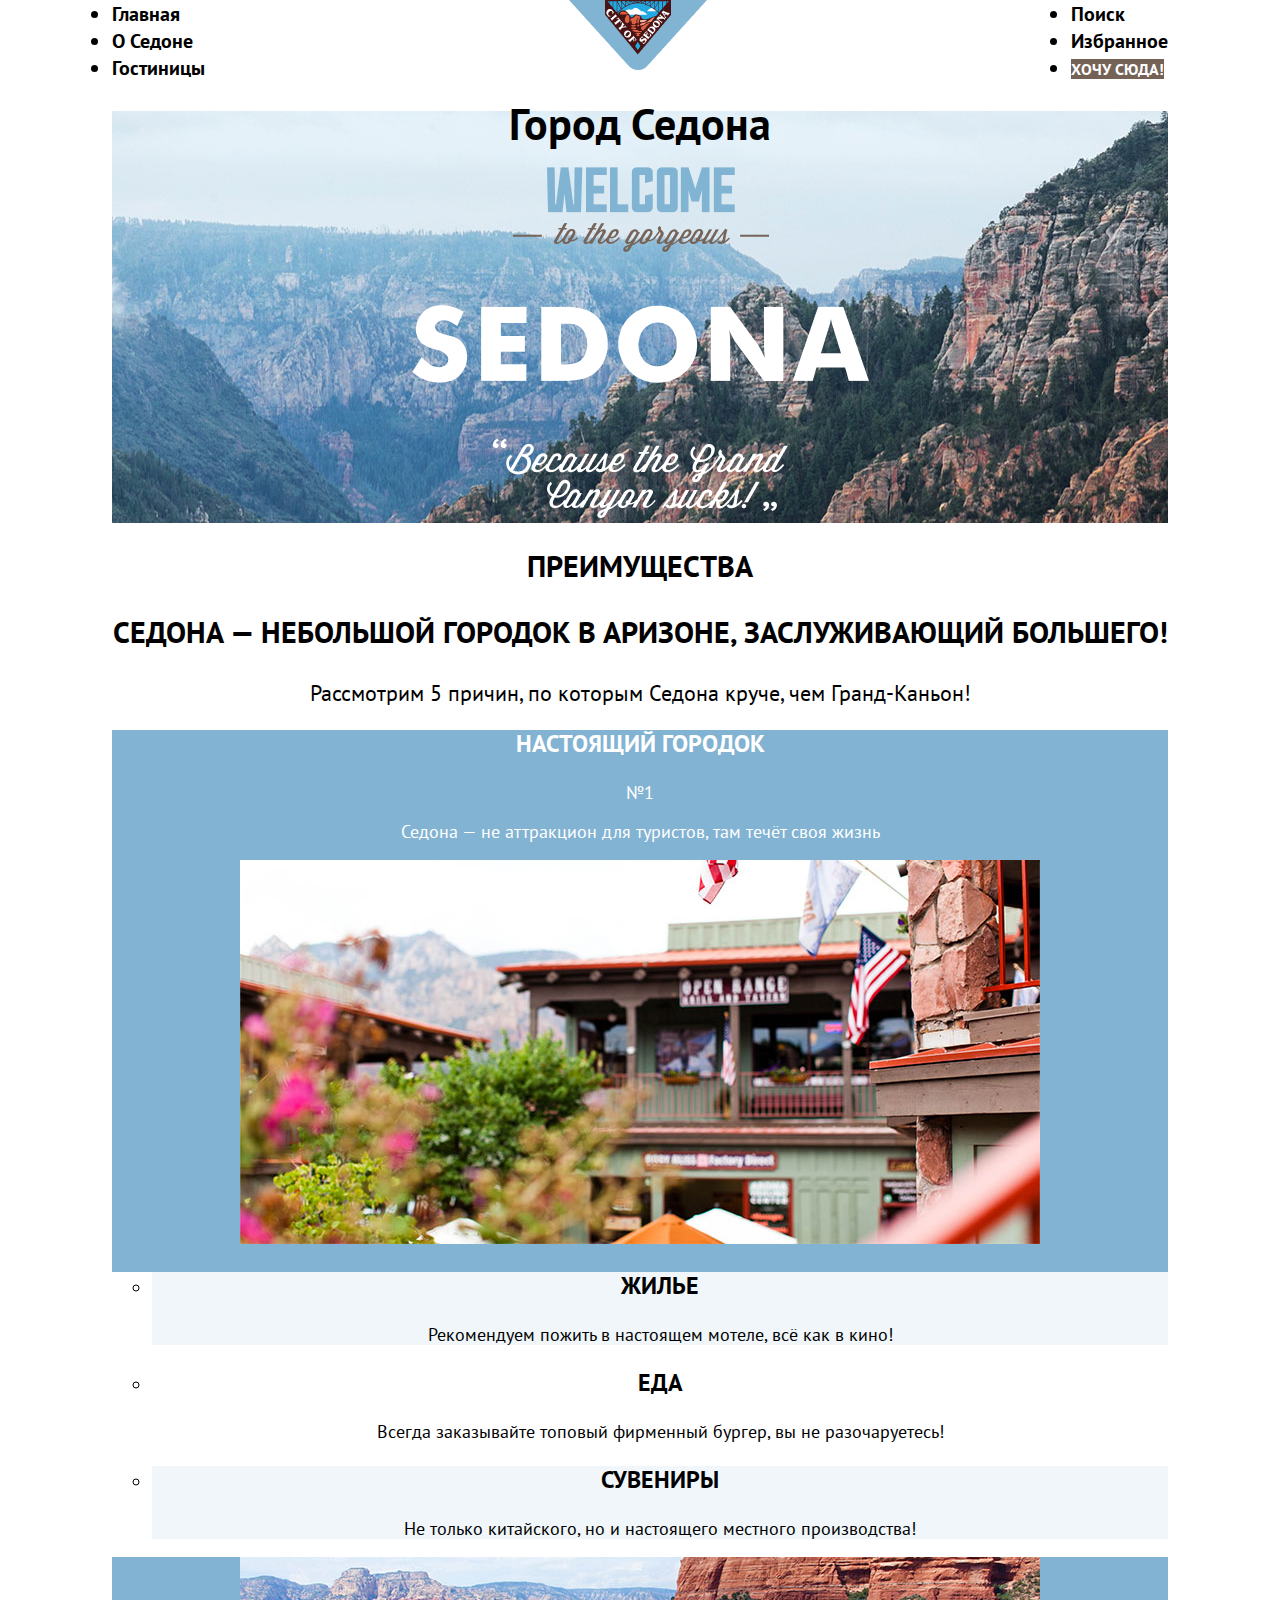
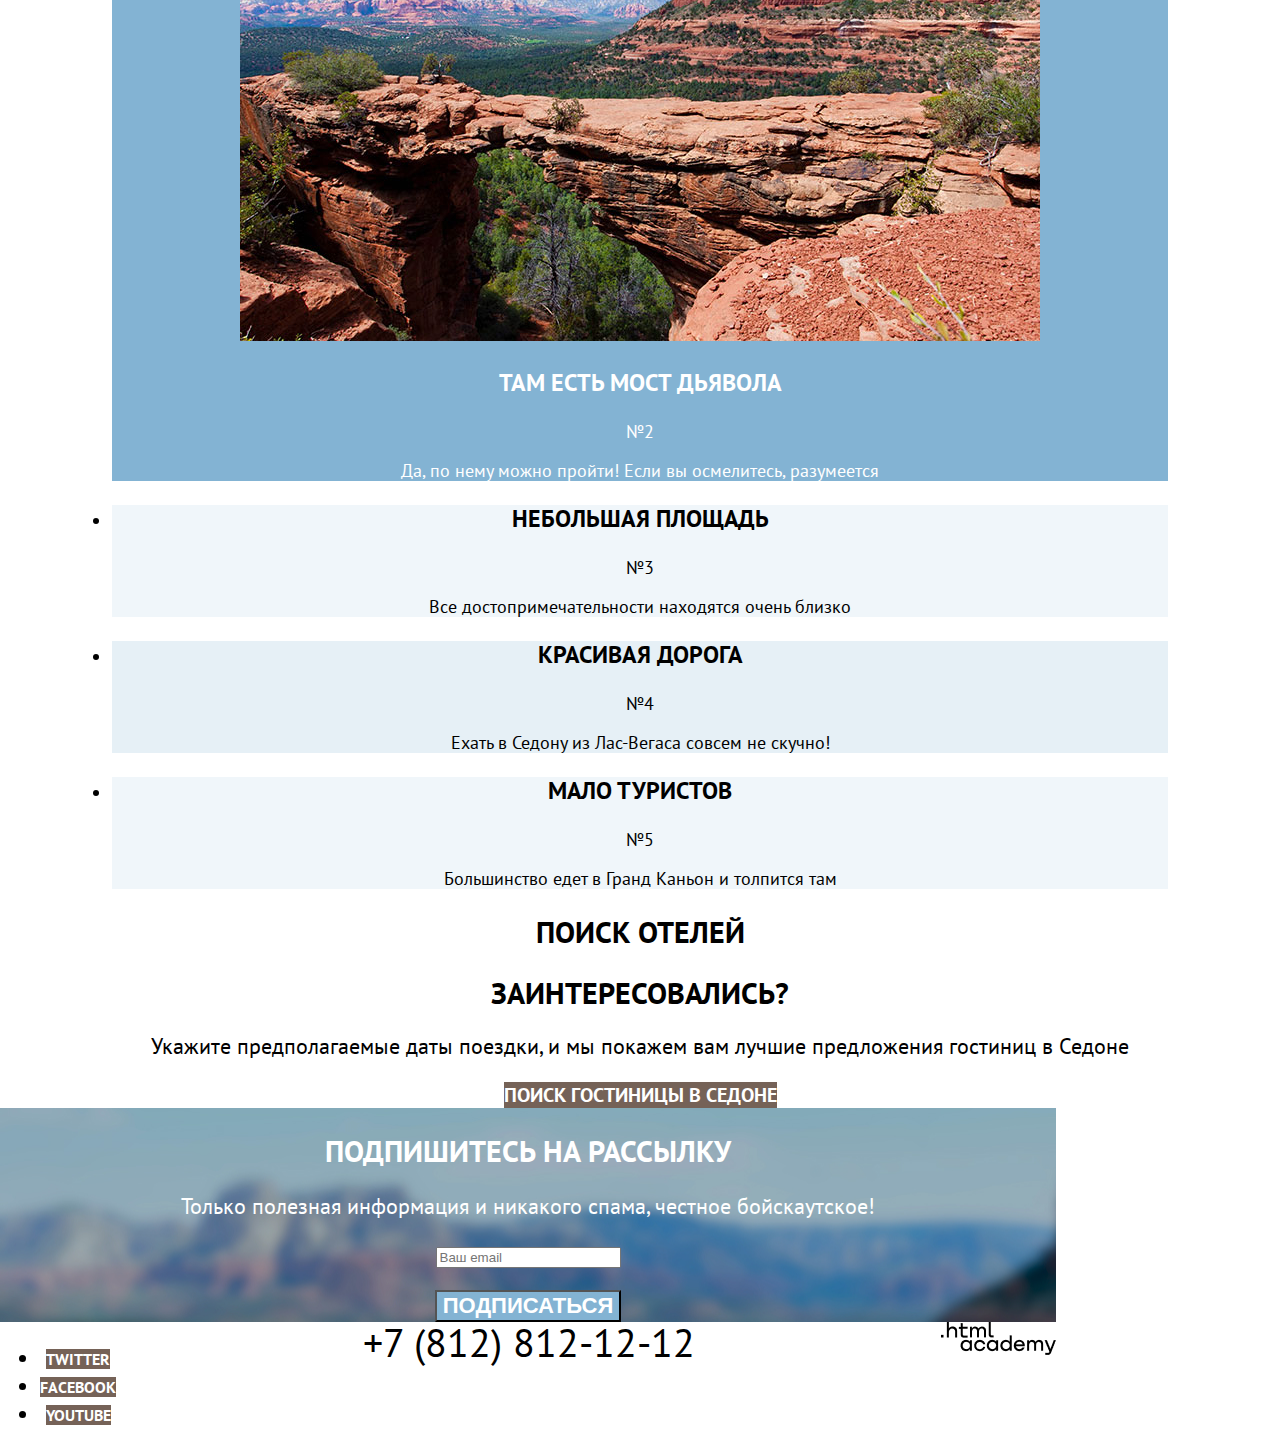
==== index.html @ 702e954a "Update index.html" ====
<!DOCTYPE html>
<html lang="ru">

<head>
    <meta charset="utf-8">
    <title>HTML Academy: Седона</title>
    <link rel="stylesheet" href="styles/styles.css">
</head>

<body>
    <div class="container">
        <header class="page-header">
            <nav class="main-navigation">
                <ul class="navigation-list">
                    <li class="navigation-item">
                        <a href="index.html" class="navigation-link navigation-link-current"> Главная </a>
                    </li>
                    <li class="navigation-item">
                        <a href="#" class="navigation-link">О Седоне </a>
                    </li>
                    <li class="navigation-item">
                        <a href="catalog.html" class="navigation-link">Гостиницы </a>
                    </li>
                </ul>

                <a href="" class="sedona-logo">
                    <img src="img/sedona.png" alt="Седона" width="138" height="70">
                </a>

                <ul class="navigation-list navigation-user">
                    <li class="navigation-item">
                        <a href="#" class="navigation-link">
                            <span class="visually-hidden">
                            Поиск
                        </span>
                        </a>
                    </li>
                    <li class="navigation-item">
                        <a href="#" class="navigation-link">
                            <span class="visually-hidden">
                            Избранное
                        </span>
                        </a>
                    </li>
                    <li class="navigation-item">
                        <a href="#" class="navigation-link button"> 
                        Хочу сюда! 
                        </a>
                    </li>
                </ul>
            </nav>
        </header>

        <main class="main-index main-container">
            <div class="page-container">
                <div class="welcome">
                    <h1 class="visually-hidden">
                        Город Седона
                    </h1>
                    <img src="img/welcome.png" alt="Welcome to Sedona" class="welcome-to-sedona" width="457" height="351">
                </div>
                <section class="advantages">
                    <div class="container-head-reasons">
                        <h2 class="visually-hidden h2">
                            Преимущества
                        </h2>
                        <p class="sedona-description">
                            Седона — небольшой городок в Аризоне, заслуживающий большего!
                        </p>
                        <p class="sedona-reasons">
                            Рассмотрим 5 причин, по которым Седона круче, чем Гранд-Каньон!
                        </p>
                    </div>
                    <ul class="advantages-list">
                        <li class="advantages-item real-town">
                            <div class="container-advantage">
                                <h3 class="advantages-name">
                                    Настоящий городок
                                </h3>
                                <p class="advantages-number">
                                    №1
                                </p>
                                <p class="advantages-description">
                                    Седона — не аттракцион для туристов, там течёт своя жизнь
                                </p>
                            </div>
                            <img src="img/real-town.jpg" class="real-town-img" alt="Вид города Седона" width="800" height="384">
                            <ul class="real-town-reasons-list">
                                <li class="real-town-reasons-item">
                                    <h3 class="reason-name">
                                        Жилье
                                    </h3>
                                    <p class="reason-description">
                                        Рекомендуем пожить в настоящем мотеле, всё как в кино!
                                    </p>
                                </li>
                                <li class="real-town-reasons-item">
                                    <h3 class="reason-name">
                                        Еда
                                    </h3>
                                    <p class="reason-description">
                                        Всегда заказывайте топовый фирменный бургер, вы не разочаруетесь!
                                    </p>
                                </li>
                                <li class="real-town-reasons-item">
                                    <h3 class="reason-name">
                                        Сувениры
                                    </h3>
                                    <p class="reason-description">
                                        Не только китайского, но и настоящего местного производства!
                                    </p>
                                </li>
                            </ul>
                        </li>
                        <li class="advantages-item">
                            <img src="img/devil-bridge.jpg" class="devil-bridge-img" alt="Мост дьявола" width="800" height="384">
                            <div class="container-advantage">
                                <h3 class="advantages-name">
                                    Там есть мост дьявола
                                </h3>
                                <p class="advantages-number">
                                    №2
                                </p>
                                <p class="advantages-description">
                                    Да, по нему можно пройти! Если вы осмелитесь, разумеется
                                </p>
                            </div>
                        </li>
                        <li class="advantages-item">
                            <div class="container-advantage">
                                <h3 class="advantages-name">
                                    Небольшая площадь
                                </h3>
                                <p class="advantages-number">
                                    №3
                                </p>
                                <p class="advantages-description">
                                    Все достопримечательности находятся очень близко
                                </p>
                            </div>
                        </li>
                        <li class="advantages-item">
                            <div class="container-advantage">
                                <h3 class="advantages-name">
                                    Красивая дорога
                                </h3>
                                <p class="advantages-number">
                                    №4
                                </p>
                                <p class="advantages-description">
                                    Ехать в Седону из Лас-Вегаса совсем не скучно!
                                </p>
                            </div>
                        </li>
                        <li class="advantages-item">
                            <div class="container-advantage">
                                <h3 class="advantages-name">
                                    Мало туристов
                                </h3>
                                <p class="advantages-number">
                                    №5
                                </p>
                                <p class="advantages-description">
                                    Большинство едет в Гранд Каньон и толпится там
                                </p>
                            </div>
                        </li>
                    </ul>
                </section>
                <section class="search-hotel">
                    <h2 class="visually-hidden h2">
                        Поиск отелей
                    </h2>
                    <div class="interested">
                        Заинтересовались?
                    </div>
                    <p class="interested-description">
                        Укажите предполагаемые даты поездки, и мы покажем вам лучшие предложения гостиниц в Седоне
                    </p>
                    <a href="" class="button search-hotel-button">
                        ПОИСК ГОСТИНИЦЫ В седоне
                    </a>
                </section>
            </div>
        </main>
        <footer class="page-footer">
            <div class="page-footer-container">
                <section class="index-mailing">
                    <h2 class="h2">
                        Подпишитесь на рассылку
                    </h2>
                    <p class="mailing-text">
                        Только полезная информация и никакого спама, честное бойскаутское!
                    </p>
                    <form class="mailing-form">
                        <p class="mailing-email">
                            <input class="field" placeholder="Ваш email" type="email" name="mailing-email" required>
                        </p>
                        <button class="mailing-button button" type="submit">
                        Подписаться
                        </button>
                    </form>
                </section>
                <section class="contacts">
                    <ul class="links-list">
                        <li class="links-item">
                            <a class="button" href="#">
                                <span class="visually-hidden">Twitter</span>
                            </a>
                        </li>
                        <li class="links-item">
                            <a class="button" href="#">
                                <span class="visually-hidden">Facebook</span>
                            </a>
                        </li>
                        <li class="links-item">
                            <a class="button" href="#">
                                <span class="visually-hidden">Youtube</span>
                            </a>
                        </li>
                    </ul>

                    <a href="tel: +78128121212" class="phone-number"> +7 (812) 812-12-12 </a>

                    <a class="html-academy" href="https://htmlacademy.ru/">
                        <img src="img/logo_htmlacademy.png" class="academy-logo" href="#" alt="html academy" width="115" height="34">
                    </a>
                </section>
            </div>
        </footer>
    </div>
</body>

</html>
---- styles/styles.css ----
@font-face {
    font-family: "PT Sans";
    font-style: normal;
    font-weight: 400;
    src: url("../fonts/ptsans-400.woff2") format("woff2");
    font-display: swap;
}

@font-face {
    font-family: "PT Sans";
    font-style: normal;
    font-weight: 700;
    src: url("../fonts/ptsans-700.woff2") format("woff2");
    font-display: swap;
}

html {
    height: 100%;
}

body {
    margin: 0;
    display: flex;
    flex-direction: column;
    min-height: 100%;
    font-family: "PT Sans", sans-serif;
    font-size: 22px;
    line-height: 26px;
    color: #000000;
    background-color: #ffffff;
}

.main-container {
    flex-grow: 1;
}

.main-navigation {
    display: flex;
    margin: 0 auto;
    width: 1056px;
}

.navigation-list {
    margin: 0;
    padding: 0;
}

.sedona-logo {
    margin: 0 auto;
}

.page-container {
    width: 1056px;
    margin: 0 auto;
}

.welcome {
    display: block;
    margin: 0 auto;
}

.advantages-list {
    margin: 0;
    padding: 0;
}

.page-footer-container {
    width: 1056px;
    display: flex;
    flex-direction: column;
}

.contacts {
    display: flex;
}

.contacts .phone-number {
    margin: 0 auto;
}

.filters-form {
    display: flex;
}

.hotel-list-head {
    display: flex;
}

.page-navigation {
    display: flex;
    margin: 0;
}

.hotels {
    display: flex;
    flex-direction: column;
}

.pagination {
    margin-right: auto;
    display: flex;
    gap: 8px;
}

.pagination-item {
    display: block;
    width: 55px;
    height: 55px;
    background-color: #83B3D3;
    text-align: center;
}

.pagination-current-item {
    background-color: #F2F2F2;
}

.main-index {
    text-align: center;
}

.page-header {
    color: #000000;
    background-color: #FFFFFF;
}

.navigation-link {
    font-weight: 700;
    font-size: 20px;
    line-height: 26px;
    color: #000000;
    text-align: center;
    background-color: #FFFFFF;
    text-decoration: none;
}

.button {
    color: #000000;
    text-decoration: none;
    text-transform: uppercase;
    color: #ffffff;
    background-color: #756257;
    font-weight: 700;
    font-size: 16px;
}

.welcome {
    background-image: url(../img/index-background.jpg);
}

.index-mailing {
    background-image: url(../img/footer-background.jpg);
}

.sedona-description,
.h2,
.interested {
    text-transform: uppercase;
    font-weight: 700;
    font-size: 30px;
    line-height: 36px;
}

.advantages-item:nth-child(1),
.advantages-item:nth-child(2) {
    background: #83B3D3;
    color: #FFFFFF;
}

.advantages-item:nth-child(2n+3) {
    background: rgba(131, 179, 211, 0.12);
}

.advantages-item:nth-child(1) ul {
    color: black;
    background-color: #ffffff;
}

.advantages-item:nth-child(1) .real-town-reasons-item:nth-child(2n+1) {
    background-color: rgba(131, 179, 211, 0.12);
}

.advantages-item:nth-last-child(2) {
    background: rgba(131, 179, 211, 0.2);
}

.advantages-name,
.reason-name {
    text-transform: uppercase;
    font-size: 24px;
    line-height: 28px;
}

.advantages-list,
.real-town-reasons-list {
    font-size: 18px;
    line-height: 21px;
}

.phone-number {
    color: #000000;
    text-decoration: none;
    font-size: 40px;
    line-height: 40px;
}

.index-mailing {
    color: #ffffff;
}

.mailing-button {
    background-color: #83B3D3;
    text-transform: uppercase;
    color: #ffffff;
    font-weight: 700;
    font-size: 22px;
    line-height: 26px;
}

.pages-link {
    font-weight: normal;
    font-size: 16px;
    line-height: 21px;
    color: #FFFFFF;
    text-decoration: none;
}

.inner-header {
    color: #ffffff;
    background-color: #83B3D3;
}

.filters {
    background-color: #83B3D3;
    background: url(../img/catalog-background-filters.jpg);
    color: #ffffff;
}

.submit-button {
    color: #ffffff;
    background-color: #83B3D3;
    line-height: 21px;
}

.reset-button {
    text-transform: capitalize;
    background-color: rgba(0, 0, 0, 0);
    font-weight: 400;
    color: #ffffff;
}

.searched {
    font-weight: bold;
    font-size: 30px;
    line-height: 39px;
    text-transform: uppercase;
}

.button-more {
    font-size: 16px;
    background: #756257;
    color: #ffffff;
}

.button-favorite {
    font-size: 16px;
    background-color: #83B3D3;
    color: #ffffff;
}

.favorited {
    background-color: #7DB54F;
}

.rank {
    text-align: center;
    text-transform: uppercase;
    background: #F2F2F2;
}

.pagination-link {
    font-weight: bold;
    font-size: 20px;
    line-height: 26px;
    text-align: center;
    background-color: #83B3D3;
    color: #ffffff;
    text-decoration: none;
}

.pagination-current-link {
    color: #000000;
    background-color: #F2F2F2;
}

.button-show-more {
    font-weight: bold;
    font-size: 20px;
    line-height: 26px;
    text-align: center;
    background-color: #83B3D3;
    align-self: center;
}

.filter-title {
    font-size: 20px;
    line-height: 26px;
    font-weight: 700;
}

.inner-header-title {
    font-weight: 700;
    font-size: 60px;
    line-height: 78px;
}

.page-footer {
    text-align: center;
    font-size: 22px;
    line-height: 26px;
}

.hotel-name {
    font-weight: bold;
    font-size: 24px;
    line-height: 31px;
}

.search-hotel-button {
    font-size: 20px;
}

.num-per-page {
    font-size: 18px;
    line-height: 23px;
}

.mailing-text {
    font-size: 22px;
    line-height: 26px;
}
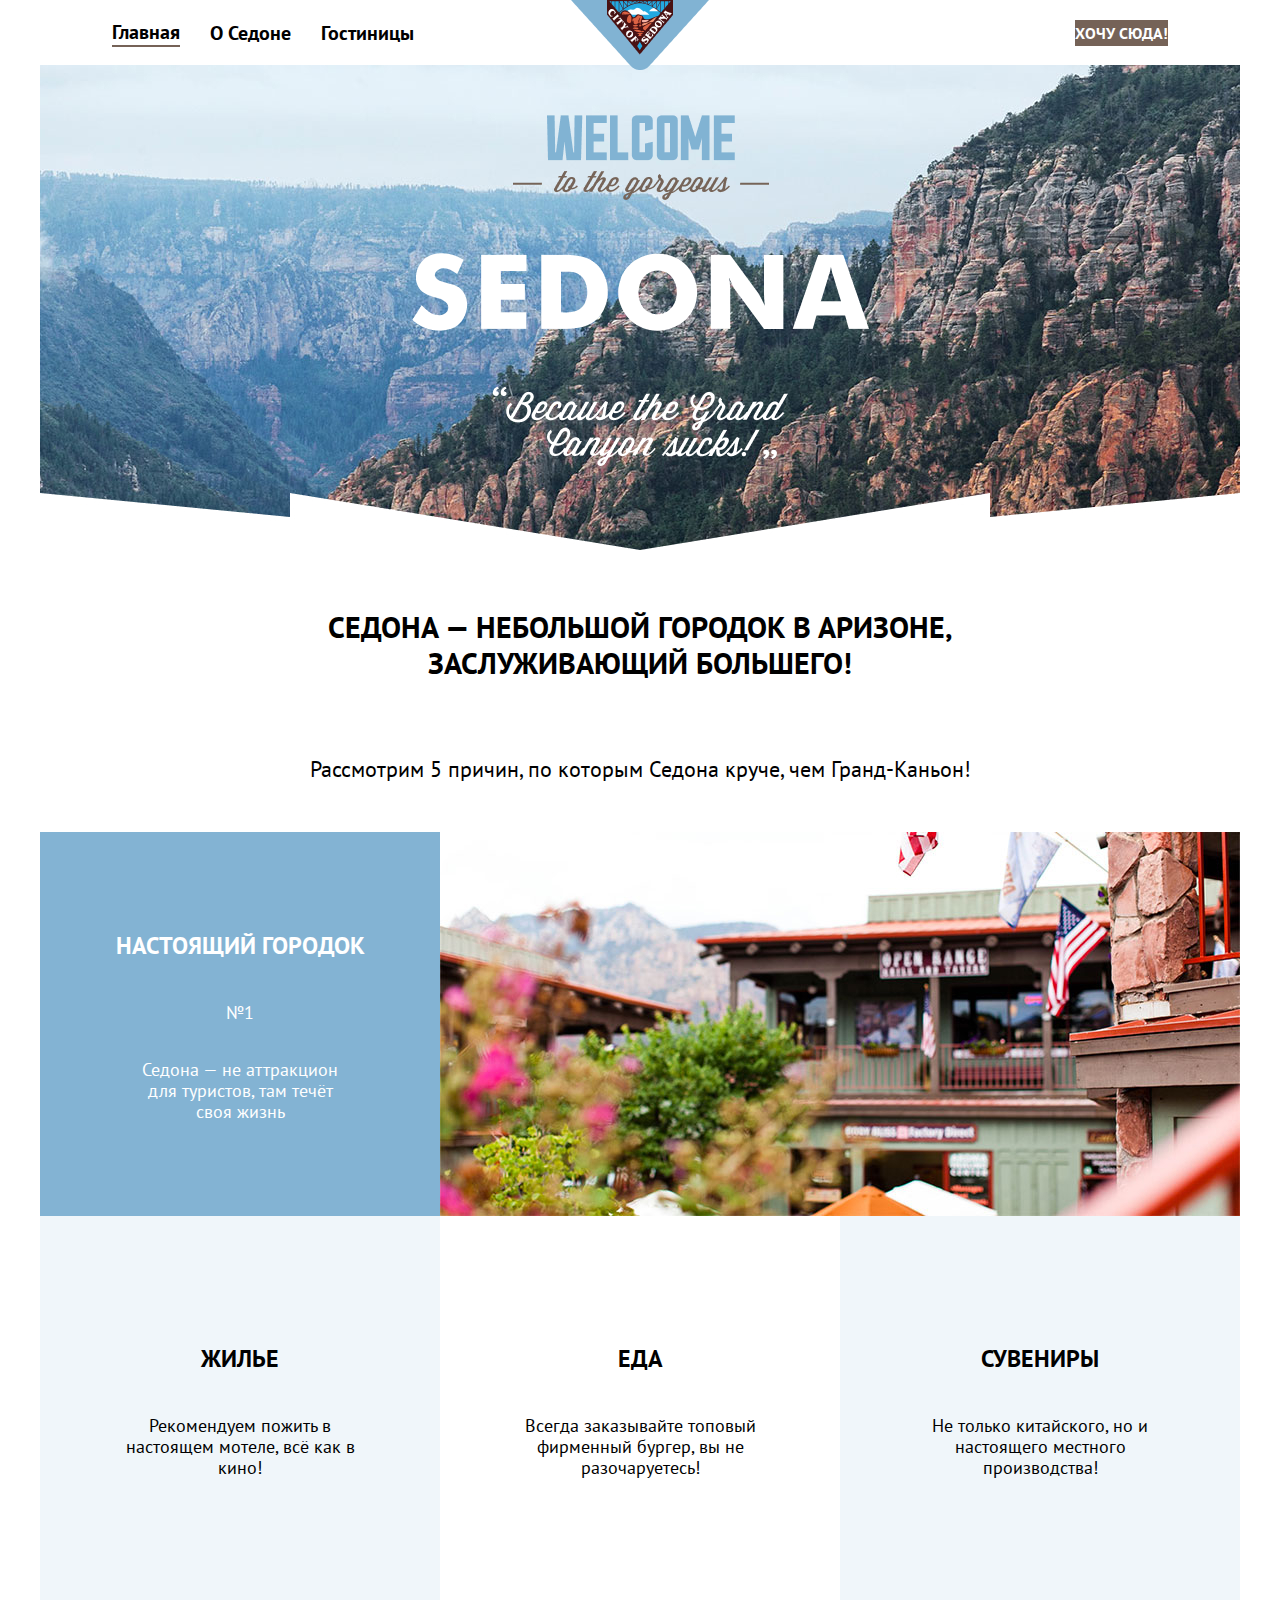
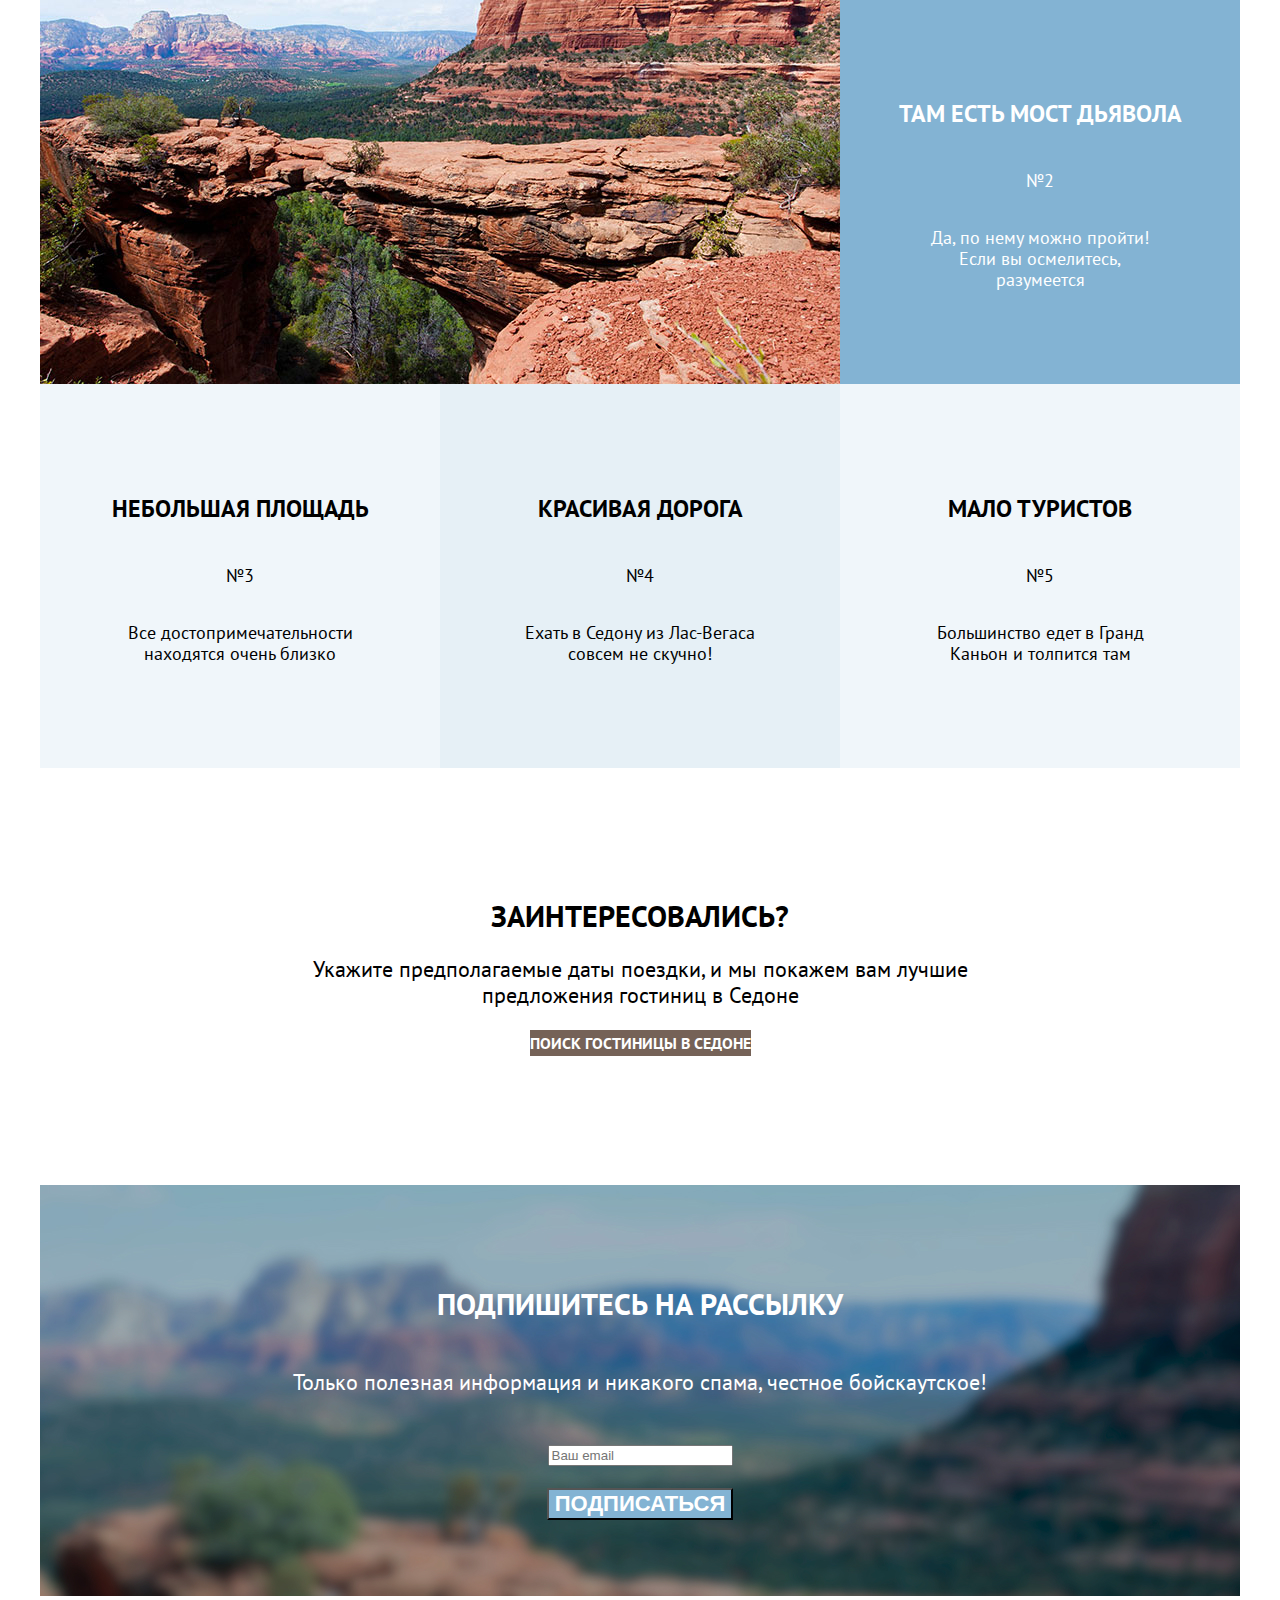
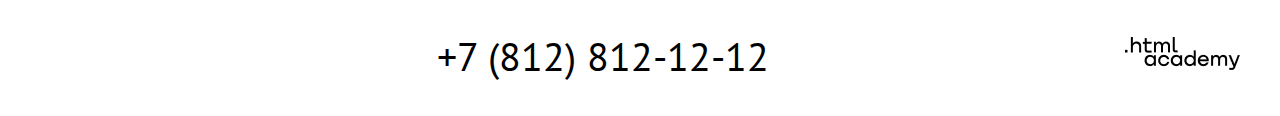
==== commit 213ad428: "Update index.html" ====
--- a/index.html
+++ b/index.html
@@ -177,7 +177,7 @@
                     <p class="interested-description">
                         Укажите предполагаемые даты поездки, и мы покажем вам лучшие предложения гостиниц в Седоне
                     </p>
-                    <a href="" class="button search-hotel-button">
+                    <a href="" class="button">
                         ПОИСК ГОСТИНИЦЫ В седоне
                     </a>
                 </section>
--- a/styles/styles.css
+++ b/styles/styles.css
@@ -34,29 +34,82 @@
     flex-grow: 1;
 }
 
+.visually-hidden {
+    position: absolute;
+    width: 1px;
+    height: 1px;
+    margin: -1px;
+    padding: 0;
+    border: 0;
+    clip: rect(0 0 0 0);
+    overflow: hidden;
+}
+
+.container {
+    margin: 0 auto;
+    width: 1200px;
+}
+
 .main-navigation {
     display: flex;
-    margin: 0 auto;
-    width: 1056px;
+    padding-left: 72px;
+    padding-right: 72px;
+    height: 65px;
+    justify-content: center;
+}
+
+.navigation-link-current {
+    border-bottom: 2px solid #756257;
 }
 
 .navigation-list {
     margin: 0;
     padding: 0;
+    list-style-type: none;
+    display: flex;
+    flex-wrap: wrap;
+    gap: 30px;
+    align-items: center;
+    margin-right: auto;
+}
+
+.navigation-list.navigation-user {
+    margin-right: 0;
+    margin-left: auto;
+}
+
+.navigation-user .navigation-link {
+    min-width: 16px;
+    min-height: 16px;
 }
 
 .sedona-logo {
-    margin: 0 auto;
-}
-
-.page-container {
-    width: 1056px;
-    margin: 0 auto;
+    position: absolute;
+    left: auto;
+    right: auto;
 }
 
 .welcome {
     display: block;
     margin: 0 auto;
+    height: 485px;
+}
+
+.welcome-to-sedona {
+    padding-top: 50px;
+}
+
+.container-head-reasons {
+    height: 282px;
+    display: flex;
+    flex-direction: column;
+    align-items: center;
+    justify-content: center;
+    gap: 23px;
+}
+
+.sedona-description {
+    width: 720px;
 }
 
 .advantages-list {
@@ -65,13 +118,14 @@
 }
 
 .page-footer-container {
-    width: 1056px;
     display: flex;
     flex-direction: column;
 }
 
 .contacts {
     display: flex;
+    height: 120px;
+    align-items: center;
 }
 
 .contacts .phone-number {
@@ -100,6 +154,113 @@
     margin-right: auto;
     display: flex;
     gap: 8px;
+}
+
+.links-list {
+    display: flex;
+    list-style-type: none;
+}
+
+.advantages-list {
+    display: grid;
+    grid-template-columns: 400px 400px 400px;
+    grid-template-rows: 384px 384px 384px 384px;
+    grid-template-areas: "r1 r1 r1" "r1 r1 r1" "r2 r2 r2" "r3 r4 r5";
+}
+
+.advantages-description {
+    width: 250px;
+}
+
+.reason-description {
+    width: 250px;
+}
+
+.real-town {
+    grid-area: r1;
+    display: grid;
+    grid-template-columns: 400px 400px 400px;
+    grid-template-rows: 384px 384px;
+    grid-template-areas: "reason photo photo" "r r r";
+}
+
+.container-town {
+    grid-area: reason;
+}
+
+.real-town-img {
+    grid-area: photo;
+}
+
+.real-town .advantages-description {
+    width: 220px;
+}
+
+.real-town-reasons-list {
+    grid-area: r;
+    display: grid;
+    grid-template-columns: 400px 400px 400px;
+}
+
+.real-town-reasons-item,
+.container-advantage {
+    height: 100%;
+    display: flex;
+    flex-direction: column;
+    justify-content: center;
+    align-items: center;
+    column-gap: 25px;
+}
+
+.advantages-item:nth-child(2) {
+    grid-area: r2;
+    display: grid;
+    grid-template-columns: 400px 400px 400px;
+}
+
+.devil-bridge-img {
+    grid-column: 1/3;
+}
+
+.advantages-item:nth-child(3) {
+    grid-area: r3;
+}
+
+.advantages-item:nth-child(4) {
+    grid-area: r4;
+}
+
+.advantages-item:nth-child(5) {
+    grid-area: r5;
+}
+
+.real-town-reasons-list {
+    padding: 0;
+    list-style-type: none;
+}
+
+.advantages-list {
+    list-style-type: none;
+}
+
+.search-hotel {
+    height: 417px;
+    display: flex;
+    flex-direction: column;
+    justify-content: center;
+    align-items: center;
+}
+
+.interested-description {
+    width: 720px;
+}
+
+.index-mailing {
+    height: 411px;
+    display: flex;
+    flex-direction: column;
+    justify-content: center;
+    align-items: center;
 }
 
 .pagination-item {
@@ -124,6 +285,7 @@
 }
 
 .navigation-link {
+    display: block;
     font-weight: 700;
     font-size: 20px;
     line-height: 26px;
@@ -224,15 +386,13 @@
     text-decoration: none;
 }
 
-.inner-header {
-    color: #ffffff;
-    background-color: #83B3D3;
-}
-
-.filters {
+.catalog-head {
+    margin: 0 auto;
     background-color: #83B3D3;
     background: url(../img/catalog-background-filters.jpg);
     color: #ffffff;
+    height: 408px;
+    padding: auto 72px;
 }
 
 .submit-button {
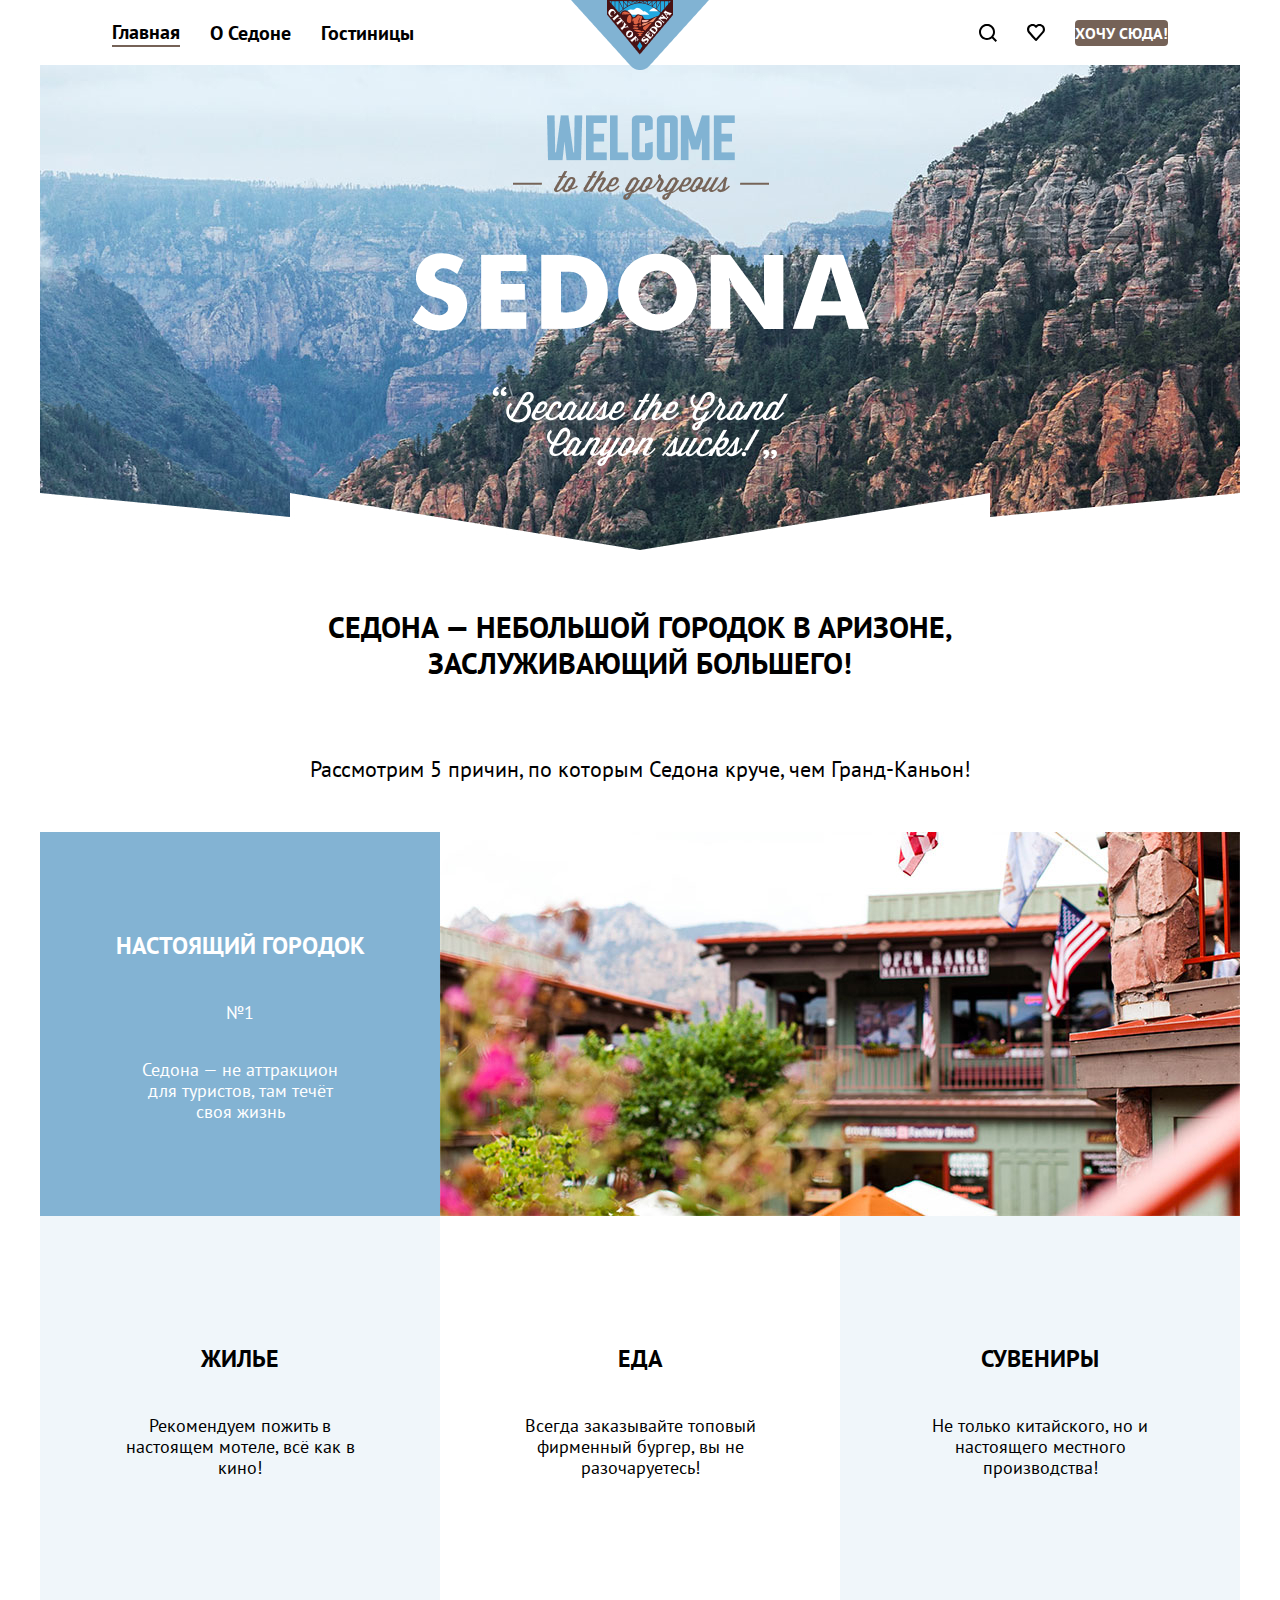
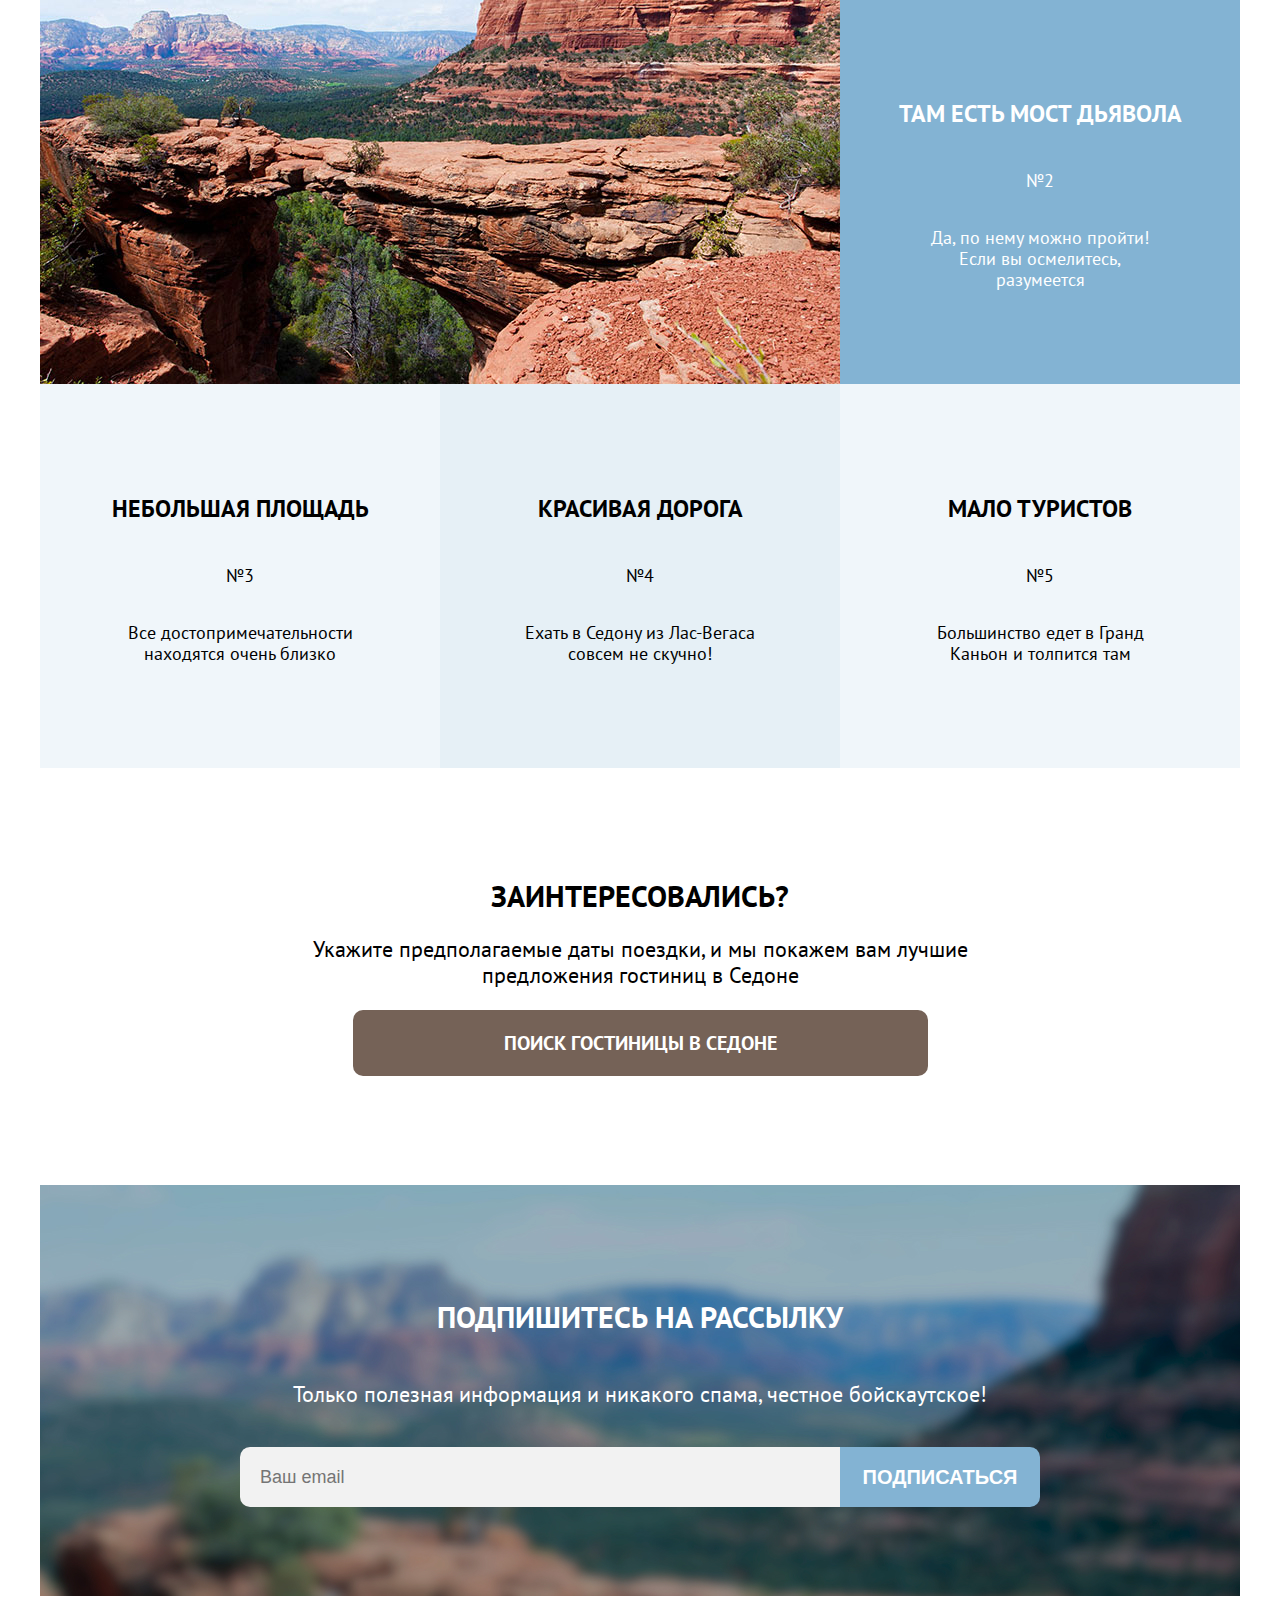
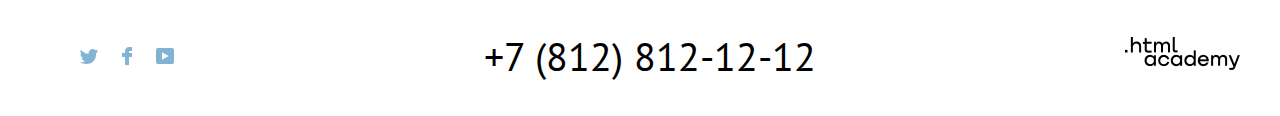
==== commit dfd340e6: "Update index.html" ====
--- a/index.html
+++ b/index.html
@@ -52,136 +52,134 @@
         </header>
 
         <main class="main-index main-container">
-            <div class="page-container">
-                <div class="welcome">
-                    <h1 class="visually-hidden">
-                        Город Седона
-                    </h1>
-                    <img src="img/welcome.png" alt="Welcome to Sedona" class="welcome-to-sedona" width="457" height="351">
+            <div class="welcome">
+                <h1 class="visually-hidden">
+                    Город Седона
+                </h1>
+                <img src="img/welcome.png" alt="Welcome to Sedona" class="welcome-to-sedona" width="457" height="351">
+            </div>
+            <section class="advantages">
+                <div class="container-head-reasons">
+                    <h2 class="visually-hidden h2">
+                        Преимущества
+                    </h2>
+                    <p class="sedona-description">
+                        Седона — небольшой городок в Аризоне, заслуживающий большего!
+                    </p>
+                    <p class="sedona-reasons">
+                        Рассмотрим 5 причин, по которым Седона круче, чем Гранд-Каньон!
+                    </p>
                 </div>
-                <section class="advantages">
-                    <div class="container-head-reasons">
-                        <h2 class="visually-hidden h2">
-                            Преимущества
-                        </h2>
-                        <p class="sedona-description">
-                            Седона — небольшой городок в Аризоне, заслуживающий большего!
-                        </p>
-                        <p class="sedona-reasons">
-                            Рассмотрим 5 причин, по которым Седона круче, чем Гранд-Каньон!
-                        </p>
-                    </div>
-                    <ul class="advantages-list">
-                        <li class="advantages-item real-town">
-                            <div class="container-advantage">
-                                <h3 class="advantages-name">
-                                    Настоящий городок
+                <ul class="advantages-list">
+                    <li class="advantages-item real-town">
+                        <div class="container-advantage">
+                            <h3 class="advantages-name">
+                                Настоящий городок
+                            </h3>
+                            <p class="advantages-number">
+                                №1
+                            </p>
+                            <p class="advantages-description">
+                                Седона — не аттракцион для туристов, там течёт своя жизнь
+                            </p>
+                        </div>
+                        <img src="img/real-town.jpg" class="real-town-img" alt="Вид города Седона" width="800" height="384">
+                        <ul class="real-town-reasons-list">
+                            <li class="real-town-reasons-item">
+                                <h3 class="reason-name">
+                                    Жилье
                                 </h3>
-                                <p class="advantages-number">
-                                    №1
+                                <p class="reason-description">
+                                    Рекомендуем пожить в настоящем мотеле, всё как в кино!
                                 </p>
-                                <p class="advantages-description">
-                                    Седона — не аттракцион для туристов, там течёт своя жизнь
+                            </li>
+                            <li class="real-town-reasons-item">
+                                <h3 class="reason-name">
+                                    Еда
+                                </h3>
+                                <p class="reason-description">
+                                    Всегда заказывайте топовый фирменный бургер, вы не разочаруетесь!
                                 </p>
-                            </div>
-                            <img src="img/real-town.jpg" class="real-town-img" alt="Вид города Седона" width="800" height="384">
-                            <ul class="real-town-reasons-list">
-                                <li class="real-town-reasons-item">
-                                    <h3 class="reason-name">
-                                        Жилье
-                                    </h3>
-                                    <p class="reason-description">
-                                        Рекомендуем пожить в настоящем мотеле, всё как в кино!
-                                    </p>
-                                </li>
-                                <li class="real-town-reasons-item">
-                                    <h3 class="reason-name">
-                                        Еда
-                                    </h3>
-                                    <p class="reason-description">
-                                        Всегда заказывайте топовый фирменный бургер, вы не разочаруетесь!
-                                    </p>
-                                </li>
-                                <li class="real-town-reasons-item">
-                                    <h3 class="reason-name">
-                                        Сувениры
-                                    </h3>
-                                    <p class="reason-description">
-                                        Не только китайского, но и настоящего местного производства!
-                                    </p>
-                                </li>
-                            </ul>
-                        </li>
-                        <li class="advantages-item">
-                            <img src="img/devil-bridge.jpg" class="devil-bridge-img" alt="Мост дьявола" width="800" height="384">
-                            <div class="container-advantage">
-                                <h3 class="advantages-name">
-                                    Там есть мост дьявола
+                            </li>
+                            <li class="real-town-reasons-item">
+                                <h3 class="reason-name">
+                                    Сувениры
                                 </h3>
-                                <p class="advantages-number">
-                                    №2
+                                <p class="reason-description">
+                                    Не только китайского, но и настоящего местного производства!
                                 </p>
-                                <p class="advantages-description">
-                                    Да, по нему можно пройти! Если вы осмелитесь, разумеется
-                                </p>
-                            </div>
-                        </li>
-                        <li class="advantages-item">
-                            <div class="container-advantage">
-                                <h3 class="advantages-name">
-                                    Небольшая площадь
-                                </h3>
-                                <p class="advantages-number">
-                                    №3
-                                </p>
-                                <p class="advantages-description">
-                                    Все достопримечательности находятся очень близко
-                                </p>
-                            </div>
-                        </li>
-                        <li class="advantages-item">
-                            <div class="container-advantage">
-                                <h3 class="advantages-name">
-                                    Красивая дорога
-                                </h3>
-                                <p class="advantages-number">
-                                    №4
-                                </p>
-                                <p class="advantages-description">
-                                    Ехать в Седону из Лас-Вегаса совсем не скучно!
-                                </p>
-                            </div>
-                        </li>
-                        <li class="advantages-item">
-                            <div class="container-advantage">
-                                <h3 class="advantages-name">
-                                    Мало туристов
-                                </h3>
-                                <p class="advantages-number">
-                                    №5
-                                </p>
-                                <p class="advantages-description">
-                                    Большинство едет в Гранд Каньон и толпится там
-                                </p>
-                            </div>
-                        </li>
-                    </ul>
-                </section>
-                <section class="search-hotel">
-                    <h2 class="visually-hidden h2">
-                        Поиск отелей
-                    </h2>
-                    <div class="interested">
-                        Заинтересовались?
-                    </div>
-                    <p class="interested-description">
-                        Укажите предполагаемые даты поездки, и мы покажем вам лучшие предложения гостиниц в Седоне
-                    </p>
-                    <a href="" class="button">
+                            </li>
+                        </ul>
+                    </li>
+                    <li class="advantages-item">
+                        <img src="img/devil-bridge.jpg" class="devil-bridge-img" alt="Мост дьявола" width="800" height="384">
+                        <div class="container-advantage">
+                            <h3 class="advantages-name">
+                                Там есть мост дьявола
+                            </h3>
+                            <p class="advantages-number">
+                                №2
+                            </p>
+                            <p class="advantages-description">
+                                Да, по нему можно пройти! Если вы осмелитесь, разумеется
+                            </p>
+                        </div>
+                    </li>
+                    <li class="advantages-item">
+                        <div class="container-advantage">
+                            <h3 class="advantages-name">
+                                Небольшая площадь
+                            </h3>
+                            <p class="advantages-number">
+                                №3
+                            </p>
+                            <p class="advantages-description">
+                                Все достопримечательности находятся очень близко
+                            </p>
+                        </div>
+                    </li>
+                    <li class="advantages-item">
+                        <div class="container-advantage">
+                            <h3 class="advantages-name">
+                                Красивая дорога
+                            </h3>
+                            <p class="advantages-number">
+                                №4
+                            </p>
+                            <p class="advantages-description">
+                                Ехать в Седону из Лас-Вегаса совсем не скучно!
+                            </p>
+                        </div>
+                    </li>
+                    <li class="advantages-item">
+                        <div class="container-advantage">
+                            <h3 class="advantages-name">
+                                Мало туристов
+                            </h3>
+                            <p class="advantages-number">
+                                №5
+                            </p>
+                            <p class="advantages-description">
+                                Большинство едет в Гранд Каньон и толпится там
+                            </p>
+                        </div>
+                    </li>
+                </ul>
+            </section>
+            <section class="search-hotel">
+                <h2 class="visually-hidden h2">
+                    Поиск отелей
+                </h2>
+                <div class="interested">
+                    Заинтересовались?
+                </div>
+                <p class="interested-description">
+                    Укажите предполагаемые даты поездки, и мы покажем вам лучшие предложения гостиниц в Седоне
+                </p>
+                <a href="" class="button">
                         ПОИСК ГОСТИНИЦЫ В седоне
                     </a>
-                </section>
-            </div>
+            </section>
         </main>
         <footer class="page-footer">
             <div class="page-footer-container">
@@ -220,10 +218,10 @@
                         </li>
                     </ul>
 
-                    <a href="tel: +78128121212" class="phone-number"> +7 (812) 812-12-12 </a>
+                    <a href="tel:+78128121212" class="phone-number"> +7 (812) 812-12-12 </a>
 
                     <a class="html-academy" href="https://htmlacademy.ru/">
-                        <img src="img/logo_htmlacademy.png" class="academy-logo" href="#" alt="html academy" width="115" height="34">
+                        <img src="img/logo_htmlacademy.png" class="academy-logo" alt="html academy" width="115" height="34">
                     </a>
                 </section>
             </div>
--- a/styles/styles.css
+++ b/styles/styles.css
@@ -79,8 +79,8 @@
 }
 
 .navigation-user .navigation-link {
-    min-width: 16px;
-    min-height: 16px;
+    min-width: 18px;
+    min-height: 18px;
 }
 
 .sedona-logo {
@@ -133,21 +133,147 @@
 }
 
 .filters-form {
-    display: flex;
+    display: grid;
+    grid-template-columns: 210px 310px 290px 160px;
+}
+
+.filter-group {
+    border: 0;
+    padding: 0;
+}
+
+.filter-list {
+    list-style-type: none;
+    padding: 0;
+    margin-top: 30px;
+}
+
+.filter-item {
+    margin-bottom: 13px;
 }
 
 .hotel-list-head {
     display: flex;
+    height: 48px;
+    margin: 48px 0;
+    padding: 0;
+}
+
+.sorting-form {
+    height: 100%;
+    margin-left: auto;
+    margin-right: 80px;
+}
+
+#sorting {
+    height: 100%;
+}
+
+.hotel-list-head .button {
+    display: block;
+    width: 48px;
+    height: 48px;
+    border: 2px solid #E6E6E6;
+    border-radius: 4px;
+    background: none;
+    margin-left: 8px;
+}
+
+.hotel-list-head .button:nth-child(1) {
+    background-image: url(../img/table.svg);
+    background-repeat: no-repeat;
+    background-position: center;
+}
+
+.hotel-list-head .button:nth-child(2) {
+    background-image: url(../img/slideshow.svg);
+    background-repeat: no-repeat;
+    background-position: center;
+}
+
+.hotel-list-head .button:nth-child(3) {
+    background-image: url(../img/list.svg);
+    background-repeat: no-repeat;
+    background-position: center;
+    margin: 0;
+}
+
+.cost-input {
+    display: flex;
+    width: 290px;
+    margin-top: 30px;
+}
+
+.cost-label {
+    position: absolute;
+    width: 130px;
+    height: 48px;
+    color: rgba(255, 255, 255, 0.3);
+    text-align: end;
+    vertical-align: middle;
+    padding-top: 12px;
+}
+
+.cost {
+    display: inline-block;
+    background: none;
+    font-size: 18px;
+    line-height: 23px;
+    color: rgba(255, 255, 255);
+    width: 130px;
+    height: 48px;
+    border: none;
+    padding-left: 10px;
+}
+
+.cost-from {
+    border: 2px solid #FFFFFF;
+    border-radius: 4px 0 0 4px;
+}
+
+.cost-to {
+    border: 2px solid #FFFFFF;
+    border-radius: 0 4px 4px 0;
+}
+
+.cost-range-container {
+    height: 48px;
+    width: 290px;
+}
+
+.cost-range {
+    width: 290px;
+    position: absolute;
 }
 
 .page-navigation {
     display: flex;
     margin: 0;
+    align-items: center;
+    justify-content: space-between;
+    width: 100%;
+}
+
+.num-per-page-form {
+    height: 48px;
+}
+
+.num-per-page-options {
+    width: 160px;
+    height: 100%;
+    border: 2px solid #E6E6E6;
+    border-radius: 4px;
+    font-size: 18px;
+    line-height: 23px;
+    color: #333333;
+    margin-left: 50px;
+    padding-left: 17px;
 }
 
 .hotels {
     display: flex;
     flex-direction: column;
+    padding: 0 72px;
 }
 
 .pagination {
@@ -159,6 +285,7 @@
 .links-list {
     display: flex;
     list-style-type: none;
+    gap: 20px;
 }
 
 .advantages-list {
@@ -190,6 +317,7 @@
 
 .real-town-img {
     grid-area: photo;
+    display: block;
 }
 
 .real-town .advantages-description {
@@ -220,6 +348,7 @@
 
 .devil-bridge-img {
     grid-column: 1/3;
+    display: block;
 }
 
 .advantages-item:nth-child(3) {
@@ -261,6 +390,95 @@
     flex-direction: column;
     justify-content: center;
     align-items: center;
+}
+
+.hotels-item {
+    padding: 0;
+    margin: 0;
+}
+
+.hotels-list {
+    list-style-type: none;
+    padding: 0;
+}
+
+.hotel-card {
+    display: grid;
+    grid-template-columns: auto 1fr 160px;
+    column-gap: 37px;
+    border-top: 1px solid #E6E6E6;
+    padding-bottom: 28px;
+    padding-top: 28px;
+}
+
+.hotel-description {
+    height: 120px;
+    display: grid;
+    grid-template-columns: 150px 1fr;
+    grid-template-rows: 30px 53px 37px;
+    column-gap: 8px;
+}
+
+.hotel-name {
+    grid-column: 1/3;
+    margin: 0;
+}
+
+.hotel-type,
+.hotel-price {
+    margin: 0;
+}
+
+.hotel-rank {
+    display: flex;
+    flex-direction: column;
+    justify-content: space-between;
+    align-items: center;
+}
+
+.stars {
+    background-image: url('../img/star.svg');
+    background-repeat: repeat-x;
+    background-position-y: center;
+    background-position-x: left;
+    width: 18px;
+    height: 18px;
+}
+
+.hotels-item:nth-child(1) .stars {
+    width: 72px;
+}
+
+.hotels-item:nth-child(2) .stars {
+    width: 54px;
+}
+
+.hotels-item:nth-child(3) .stars {
+    width: 36px;
+}
+
+.hotels-item:nth-child(4) .stars {
+    width: 36px;
+}
+
+.rank {
+    display: block;
+    background-color: background: #F2F2F2;
+    border-radius: 4px;
+    width: 160px;
+    padding-top: 8px;
+    padding-bottom: 8px;
+    font-size: 16px;
+    line-height: 21px;
+    text-align: center;
+    text-transform: uppercase;
+}
+
+.button-more,
+.button-favorite {
+    padding-top: 7px;
+    padding-bottom: 7px;
+    text-align: center;
 }
 
 .pagination-item {
@@ -269,6 +487,7 @@
     height: 55px;
     background-color: #83B3D3;
     text-align: center;
+    border-radius: 4px;
 }
 
 .pagination-current-item {
@@ -303,14 +522,12 @@
     background-color: #756257;
     font-weight: 700;
     font-size: 16px;
+    border-radius: 4px;
+    cursor: pointer;
 }
 
 .welcome {
     background-image: url(../img/index-background.jpg);
-}
-
-.index-mailing {
-    background-image: url(../img/footer-background.jpg);
 }
 
 .sedona-description,
@@ -378,6 +595,10 @@
     line-height: 26px;
 }
 
+.pages-item {
+    display: inline-block;
+}
+
 .pages-link {
     font-weight: normal;
     font-size: 16px;
@@ -387,12 +608,28 @@
 }
 
 .catalog-head {
+    display: flex;
+    flex-direction: column;
     margin: 0 auto;
     background-color: #83B3D3;
     background: url(../img/catalog-background-filters.jpg);
     color: #ffffff;
     height: 408px;
-    padding: auto 72px;
+    padding: 0 72px;
+}
+
+.buttons {
+    display: flex;
+    flex-direction: column;
+    margin-top: 56px;
+    margin-left: 80px;
+    width: 160px;
+}
+
+.submit-button,
+.reset-button {
+    height: 48px;
+    border: 0;
 }
 
 .submit-button {
@@ -413,18 +650,21 @@
     font-size: 30px;
     line-height: 39px;
     text-transform: uppercase;
+    margin: 0;
 }
 
 .button-more {
     font-size: 16px;
     background: #756257;
     color: #ffffff;
+    width: 150px;
 }
 
 .button-favorite {
     font-size: 16px;
     background-color: #83B3D3;
     color: #ffffff;
+    width: 160px;
 }
 
 .favorited {
@@ -442,9 +682,10 @@
     font-size: 20px;
     line-height: 26px;
     text-align: center;
-    background-color: #83B3D3;
     color: #ffffff;
     text-decoration: none;
+    display: block;
+    padding-top: 15px;
 }
 
 .pagination-current-link {
@@ -452,25 +693,46 @@
     background-color: #F2F2F2;
 }
 
+.hotels-list {
+    margin: 0;
+}
+
+.show-more {
+    margin: 0;
+    display: block;
+    border-top: 1px solid #E6E6E6;
+    border-bottom: 1px solid #E6E6E6;
+    width: 100%;
+    text-align: center;
+    padding-top: 30px;
+    padding-bottom: 30px;
+}
+
 .button-show-more {
+    margin: auto;
     font-weight: bold;
     font-size: 20px;
     line-height: 26px;
     text-align: center;
     background-color: #83B3D3;
-    align-self: center;
+    padding-bottom: 9px;
+    padding-top: 9px;
+    width: 625px;
+    border: none;
 }
 
 .filter-title {
     font-size: 20px;
     line-height: 26px;
     font-weight: 700;
+    margin: 0;
 }
 
 .inner-header-title {
     font-weight: 700;
     font-size: 60px;
     line-height: 78px;
+    margin-bottom: 0;
 }
 
 .page-footer {
@@ -485,8 +747,12 @@
     line-height: 31px;
 }
 
-.search-hotel-button {
+.search-hotel .button {
     font-size: 20px;
+    width: 575px;
+    padding-top: 20px;
+    padding-bottom: 20px;
+    border-radius: 10px;
 }
 
 .num-per-page {
@@ -497,4 +763,114 @@
 .mailing-text {
     font-size: 22px;
     line-height: 26px;
+    margin-bottom: 40px;
+}
+
+.navigation-user .navigation-item:nth-child(1) .navigation-link {
+    background-image: url('../img/search.svg');
+    background-repeat: no-repeat;
+    background-position: center;
+}
+
+.navigation-user .navigation-item:nth-child(2) .navigation-link {
+    background-image: url('../img/heart.svg');
+    background-repeat: no-repeat;
+    background-position: center;
+}
+
+.pages {
+    display: flex;
+    margin: 0;
+    padding: 0;
+    padding-left: 2px;
+    margin-top: 10px;
+    margin-bottom: 45px;
+}
+
+.pages-item {
+    padding-right: 10px;
+}
+
+.pages-link {
+    display: block;
+}
+
+.pages .pages-item:nth-child(1) .pages-link {
+    min-width: 28px;
+    min-height: 21px;
+    background-image: url('../img/home2.svg');
+    background-repeat: no-repeat;
+    background-position: center;
+}
+
+.links-list .links-item .button {
+    display: block;
+    width: 18px;
+    height: 18px;
+    background-color: #ffffff;
+}
+
+.links-list .links-item:nth-child(1) .button {
+    background-image: url('../img/twitter.svg');
+    background-repeat: no-repeat;
+    background-position: center;
+}
+
+.links-list .links-item:nth-child(2) .button {
+    background-image: url('../img/facebook.svg');
+    background-repeat: no-repeat;
+    background-position: center;
+}
+
+.links-list .links-item:nth-child(3) .button {
+    background-image: url('../img/youtube.svg');
+    background-repeat: no-repeat;
+    background-position: center;
+}
+
+.index-mailing {
+    background-image: url(../img/footer-background.jpg);
+}
+
+.mailing {
+    padding-top: 70px;
+    padding-bottom: 130px;
+}
+
+.mailing-form {
+    margin-left: auto;
+    margin-right: auto;
+    width: 800px;
+    display: grid;
+    gap: 0;
+    grid-template-columns: 3fr 1fr;
+    height: 60px;
+}
+
+.mailing-form .mailing-email {
+    margin: 0;
+    width: 100%;
+    height: 60px;
+}
+
+.mailing-form .mailing-email .field {
+    margin: 0;
+    width: 580px;
+    font-size: 18px;
+    line-height: 26px;
+    padding: 0;
+    padding-left: 20px;
+    border: 0;
+    color: #000000;
+    background-color: #F2F2F2;
+    border-radius: 10px 0px 0px 10px;
+    height: 60px;
+}
+
+.mailing-form .mailing-button {
+    border: 0;
+    border-radius: 0px 10px 10px 0px;
+    font-size: 20px;
+    line-height: 26px;
+    height: 60px;
 }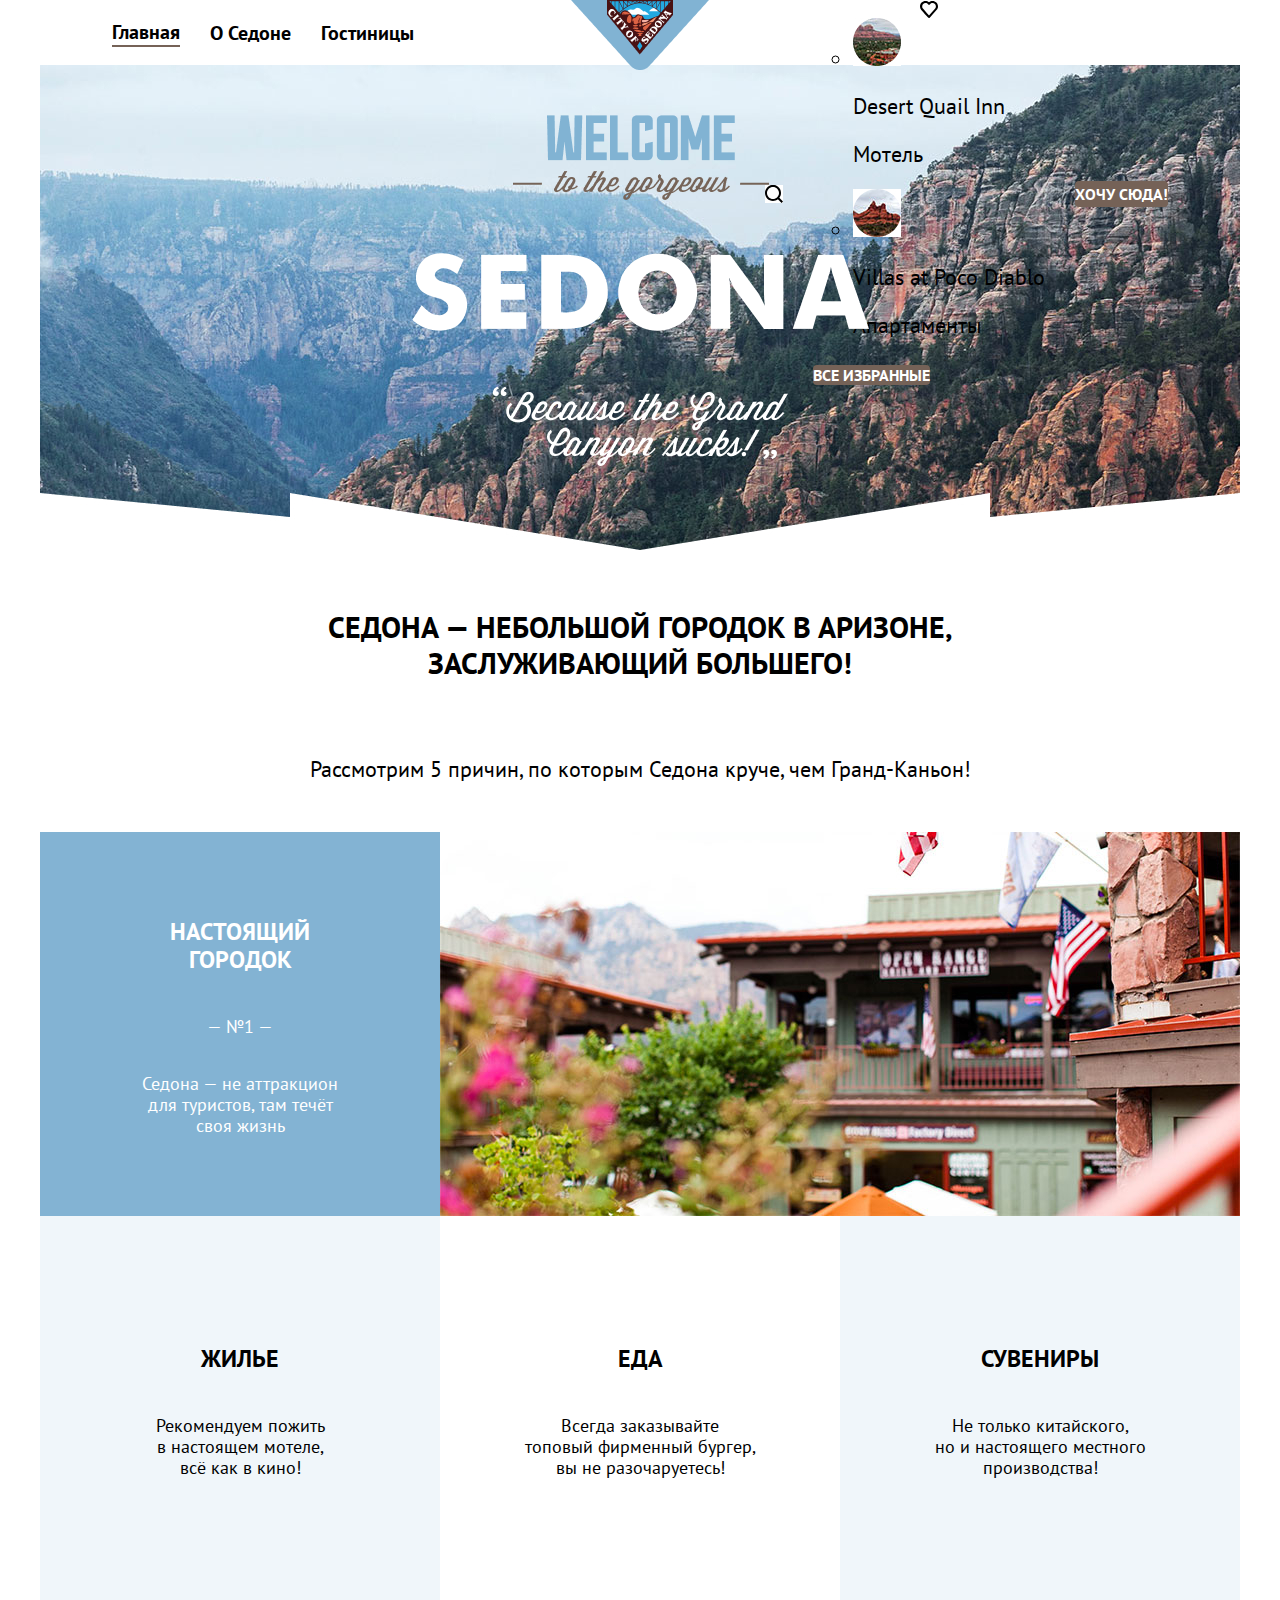
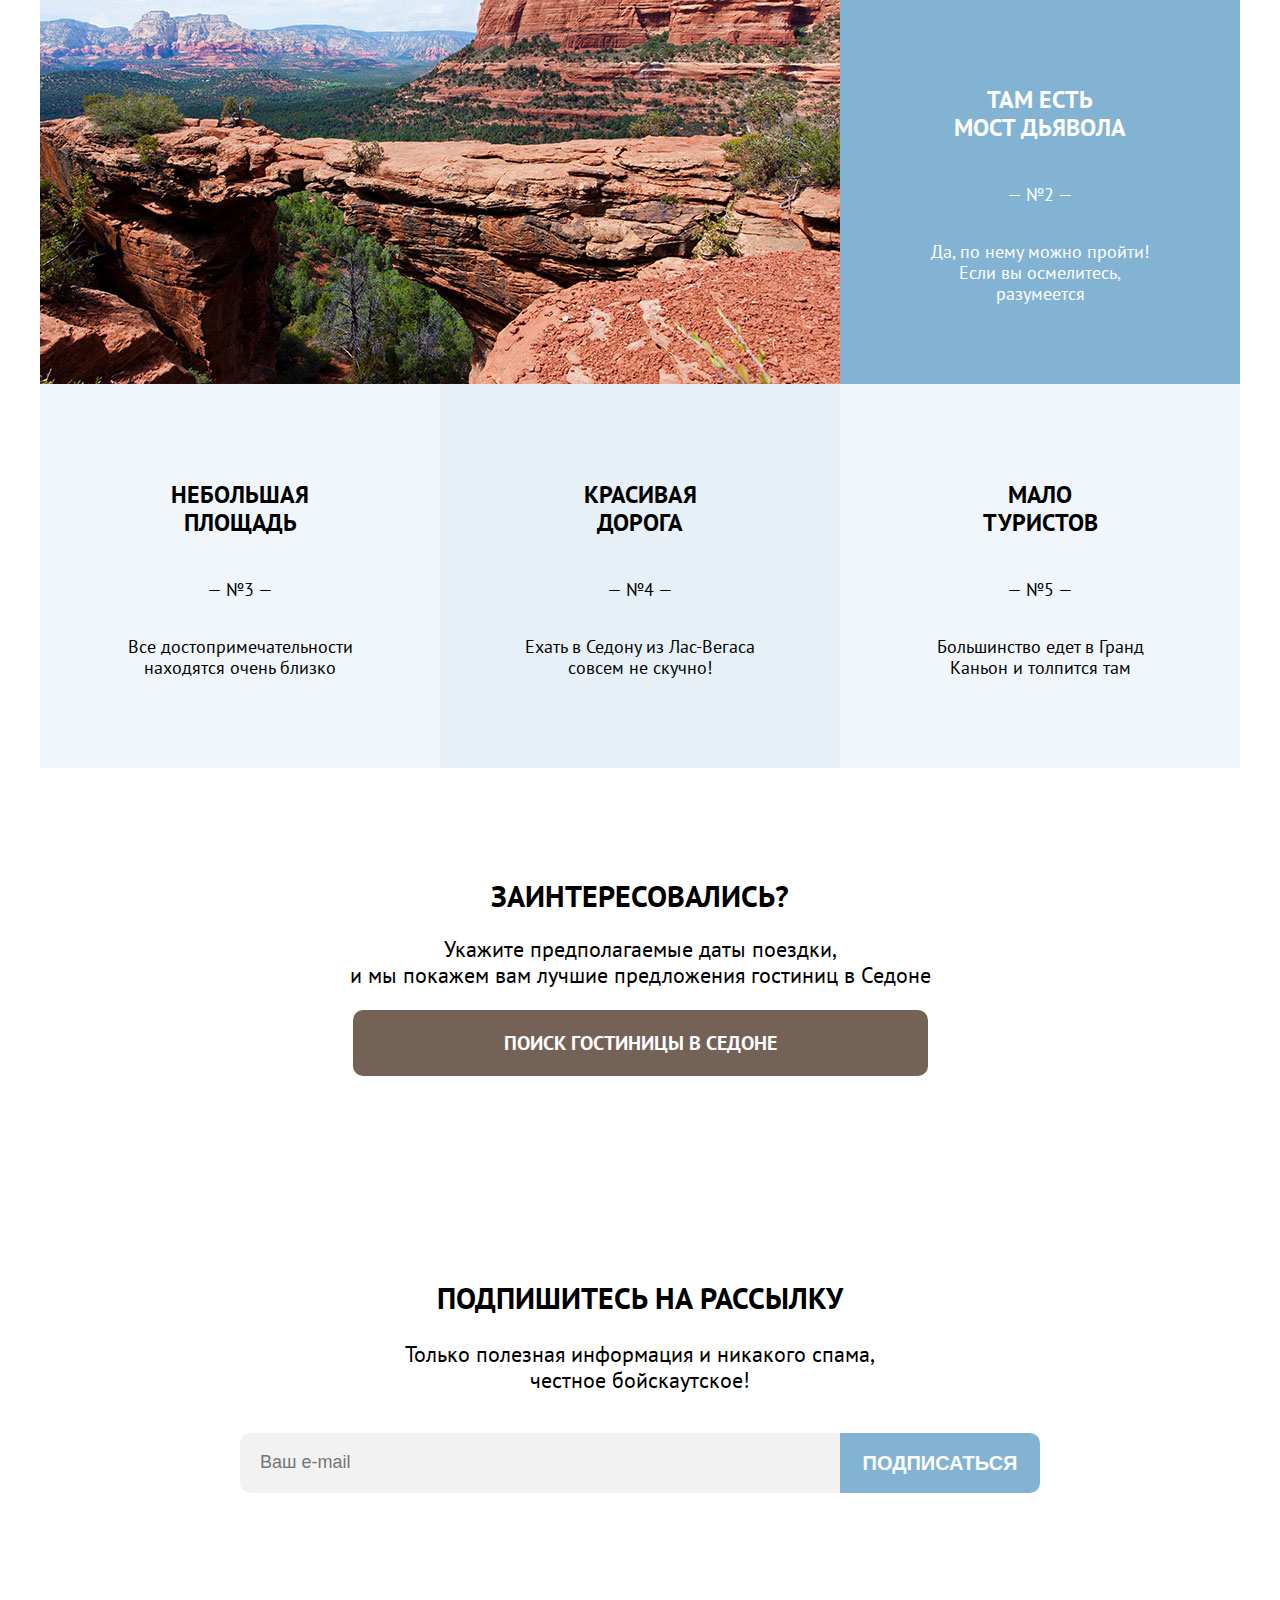
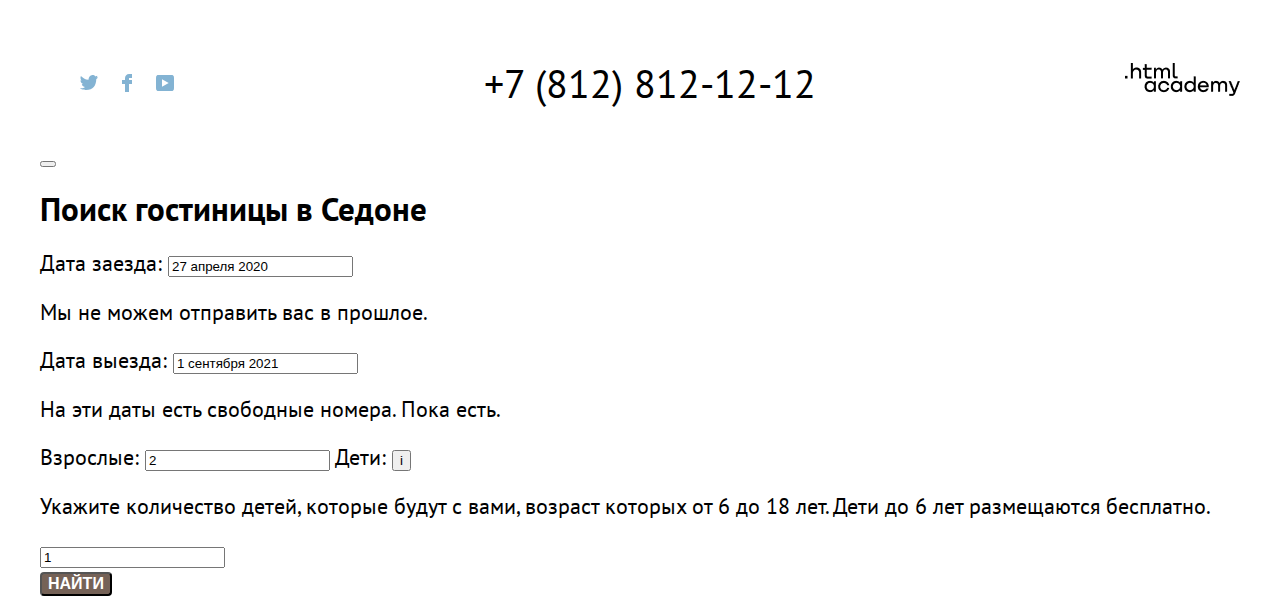
==== commit e8983c20: "Update index.html" ====
--- a/index.html
+++ b/index.html
@@ -41,6 +41,32 @@
                             Избранное
                         </span>
                         </a>
+                        <div class="popover popover-cart">
+                            <span class="triangle"></span>
+                            <ul class="favorite-hotel-list">
+                                <li class="favorite-hotel-item">
+                                    <img src="img/desert_small.jpg" class="favorite-hotel-pic" alt="Desert Quail Inn" width="48" height="48">
+                                    <div class="favorite-hotel-description">
+                                        <p class="favorite-hotel-name"> Desert Quail Inn </p>
+                                        <p class="favorite-hotel-type"> Мотель </p>
+                                    </div>
+                                    <a href="#" class="button-delete">
+                                        <span class="visually-hidden"> Удалить </span>
+                                    </a>
+                                </li>
+                                <li class="favorite-hotel-item">
+                                    <img src="img/villas_small.jpg" class="favorite-hotel-pic" alt="Villas at Poco Diablo" width="48" height="48">
+                                    <div class="favorite-hotel-description">
+                                        <p class="favorite-hotel-name"> Villas at Poco Diablo </p>
+                                        <p class="favorite-hotel-type"> Апартаменты </p>
+                                    </div>
+                                    <a href="#" class="button-delete">
+                                        <span class="visually-hidden"> Удалить </span>
+                                    </a>
+                                </li>
+                            </ul>
+                            <a class="all-favorite button"> <span> ВСЕ ИЗБРАННЫЕ </span> </a>
+                        </div>
                     </li>
                     <li class="navigation-item">
                         <a href="#" class="navigation-link button"> 
@@ -74,10 +100,10 @@
                     <li class="advantages-item real-town">
                         <div class="container-advantage">
                             <h3 class="advantages-name">
-                                Настоящий городок
-                            </h3>
-                            <p class="advantages-number">
-                                №1
+                                Настоящий <br> городок
+                            </h3>
+                            <p class="advantages-number">
+                                &#8212; №1 &#8212;
                             </p>
                             <p class="advantages-description">
                                 Седона — не аттракцион для туристов, там течёт своя жизнь
@@ -90,7 +116,7 @@
                                     Жилье
                                 </h3>
                                 <p class="reason-description">
-                                    Рекомендуем пожить в настоящем мотеле, всё как в кино!
+                                    Рекомендуем пожить<br> в настоящем мотеле, <br>всё как в кино!
                                 </p>
                             </li>
                             <li class="real-town-reasons-item">
@@ -98,7 +124,7 @@
                                     Еда
                                 </h3>
                                 <p class="reason-description">
-                                    Всегда заказывайте топовый фирменный бургер, вы не разочаруетесь!
+                                    Всегда заказывайте <br> топовый фирменный бургер,<br> вы не разочаруетесь!
                                 </p>
                             </li>
                             <li class="real-town-reasons-item">
@@ -106,7 +132,7 @@
                                     Сувениры
                                 </h3>
                                 <p class="reason-description">
-                                    Не только китайского, но и настоящего местного производства!
+                                    Не только китайского,<br> но и настоящего местного <br>производства!
                                 </p>
                             </li>
                         </ul>
@@ -115,10 +141,10 @@
                         <img src="img/devil-bridge.jpg" class="devil-bridge-img" alt="Мост дьявола" width="800" height="384">
                         <div class="container-advantage">
                             <h3 class="advantages-name">
-                                Там есть мост дьявола
-                            </h3>
-                            <p class="advantages-number">
-                                №2
+                                Там есть <br> мост дьявола
+                            </h3>
+                            <p class="advantages-number">
+                                &#8212; №2 &#8212;
                             </p>
                             <p class="advantages-description">
                                 Да, по нему можно пройти! Если вы осмелитесь, разумеется
@@ -128,10 +154,10 @@
                     <li class="advantages-item">
                         <div class="container-advantage">
                             <h3 class="advantages-name">
-                                Небольшая площадь
-                            </h3>
-                            <p class="advantages-number">
-                                №3
+                                Небольшая <br> площадь
+                            </h3>
+                            <p class="advantages-number">
+                                &#8212; №3 &#8212;
                             </p>
                             <p class="advantages-description">
                                 Все достопримечательности находятся очень близко
@@ -141,10 +167,10 @@
                     <li class="advantages-item">
                         <div class="container-advantage">
                             <h3 class="advantages-name">
-                                Красивая дорога
-                            </h3>
-                            <p class="advantages-number">
-                                №4
+                                Красивая <br> дорога
+                            </h3>
+                            <p class="advantages-number">
+                                &#8212; №4 &#8212;
                             </p>
                             <p class="advantages-description">
                                 Ехать в Седону из Лас-Вегаса совсем не скучно!
@@ -154,10 +180,10 @@
                     <li class="advantages-item">
                         <div class="container-advantage">
                             <h3 class="advantages-name">
-                                Мало туристов
-                            </h3>
-                            <p class="advantages-number">
-                                №5
+                                Мало <br> туристов
+                            </h3>
+                            <p class="advantages-number">
+                                &#8212; №5 &#8212;
                             </p>
                             <p class="advantages-description">
                                 Большинство едет в Гранд Каньон и толпится там
@@ -174,7 +200,7 @@
                     Заинтересовались?
                 </div>
                 <p class="interested-description">
-                    Укажите предполагаемые даты поездки, и мы покажем вам лучшие предложения гостиниц в Седоне
+                    Укажите предполагаемые даты поездки, <br> и мы покажем вам лучшие предложения гостиниц в Седоне
                 </p>
                 <a href="" class="button">
                         ПОИСК ГОСТИНИЦЫ В седоне
@@ -183,16 +209,16 @@
         </main>
         <footer class="page-footer">
             <div class="page-footer-container">
-                <section class="index-mailing">
+                <section class="mailing">
                     <h2 class="h2">
                         Подпишитесь на рассылку
                     </h2>
                     <p class="mailing-text">
-                        Только полезная информация и никакого спама, честное бойскаутское!
+                        Только полезная информация и никакого спама, <br> честное бойскаутское!
                     </p>
                     <form class="mailing-form">
                         <p class="mailing-email">
-                            <input class="field" placeholder="Ваш email" type="email" name="mailing-email" required>
+                            <input class="field" placeholder="Ваш e-mail" type="email" name="mailing-email" required>
                         </p>
                         <button class="mailing-button button" type="submit">
                         Подписаться
@@ -226,6 +252,44 @@
                 </section>
             </div>
         </footer>
+        <div class="modal-container modal-container-close">
+            <div class="modal">
+                <button class="modal-close-button">
+                <span class="visually-hidden">Закрыть</span>
+                </button>
+                <section class="modal-content">
+                    <h2 class="modal-title">Поиск гостиницы в Седоне</h2>
+                    <form class="modal-form" action="" method="post">
+                        <div class="field-group">
+                            <label for="date-start"> Дата заезда:</label>
+                            <input class="field" type="text" id="date-start" name="date-start" placeholder="01.01.2020" value="27 апреля 2020">
+                            <p class="form-comment  form-comment-error"> Мы не можем отправить вас в прошлое. </p>
+                        </div>
+                        <div class="field-group">
+                            <label for="date-end"> Дата выезда:</label>
+                            <input class="field" type="text" id="date-end" name="date-end" placeholder="01.01.2020" value="1 сентября 2021">
+                            <p class="form-comment"> На эти даты есть свободные номера. Пока есть. </p>
+                        </div>
+                        <div class="field-group">
+                            <label for="num-adults"> Взрослые:</label>
+                            <input class="field" type="number" id="num-adults" name="num-adults" placeholder="01.01.2020" value="2">
+                            <span class="children">
+                            <label for="num-children"> Дети: </label>
+                            <button class="info" type="button">
+                                i
+                                <span class="visually-hidden">Посмотреть дополнительную информацию</span>
+                            </button>
+                            <p class="info-pop">
+                                <span class="modal-triangle"></span> Укажите количество детей, которые будут с вами, возраст которых от 6 до 18 лет. Дети до 6 лет размещаются бесплатно.
+                            </p>
+                            </span>
+                            <input class="field" type="number" id="num-children" name="num-children" value="1">
+                        </div>
+                        <button class="button modal-form-submit" type="submit">Найти</button>
+                    </form>
+                </section>
+            </div>
+        </div>
     </div>
 </body>
 
--- a/styles/styles.css
+++ b/styles/styles.css
@@ -210,7 +210,6 @@
     height: 48px;
     color: rgba(255, 255, 255, 0.3);
     text-align: end;
-    vertical-align: middle;
     padding-top: 12px;
 }
 
@@ -463,7 +462,7 @@
 
 .rank {
     display: block;
-    background-color: background: #F2F2F2;
+    background-color: #F2F2F2;
     border-radius: 4px;
     width: 160px;
     padding-top: 8px;
@@ -597,6 +596,7 @@
 
 .pages-item {
     display: inline-block;
+    vertical-align: middle;
 }
 
 .pages-link {
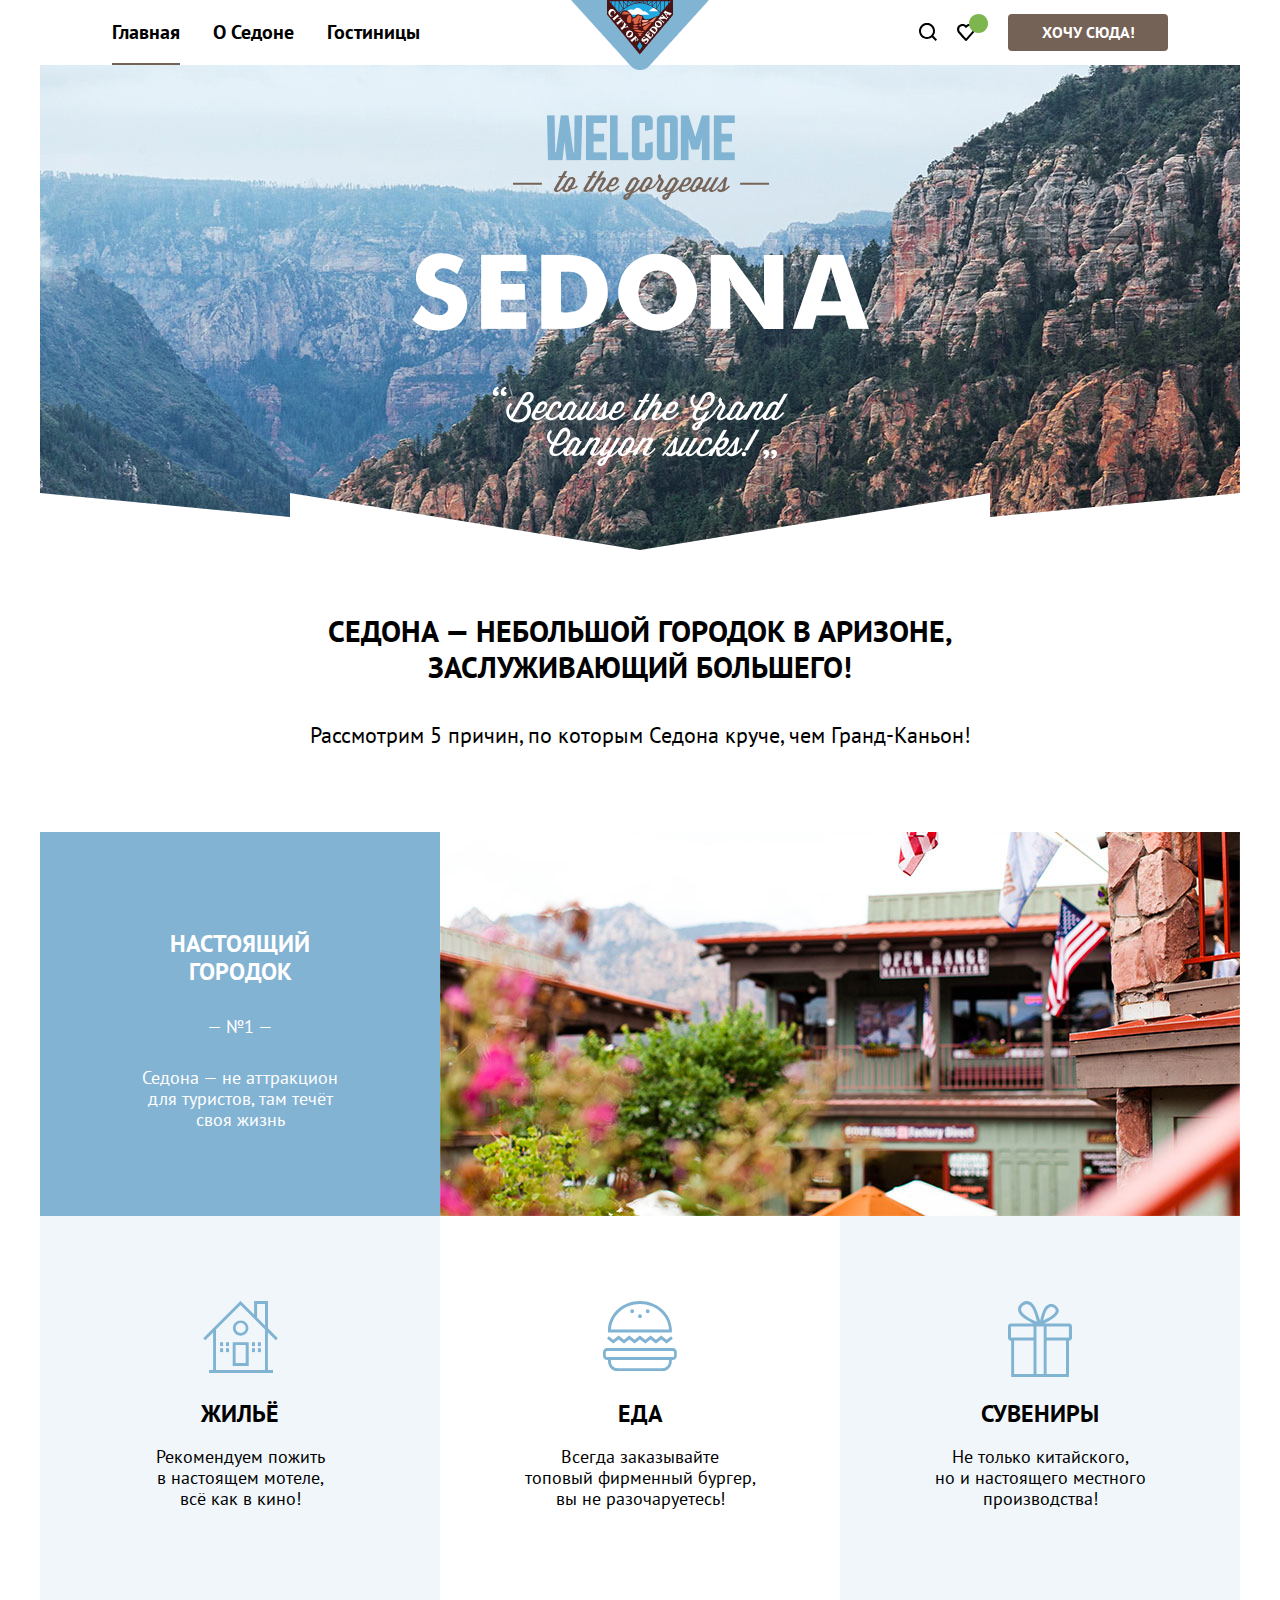
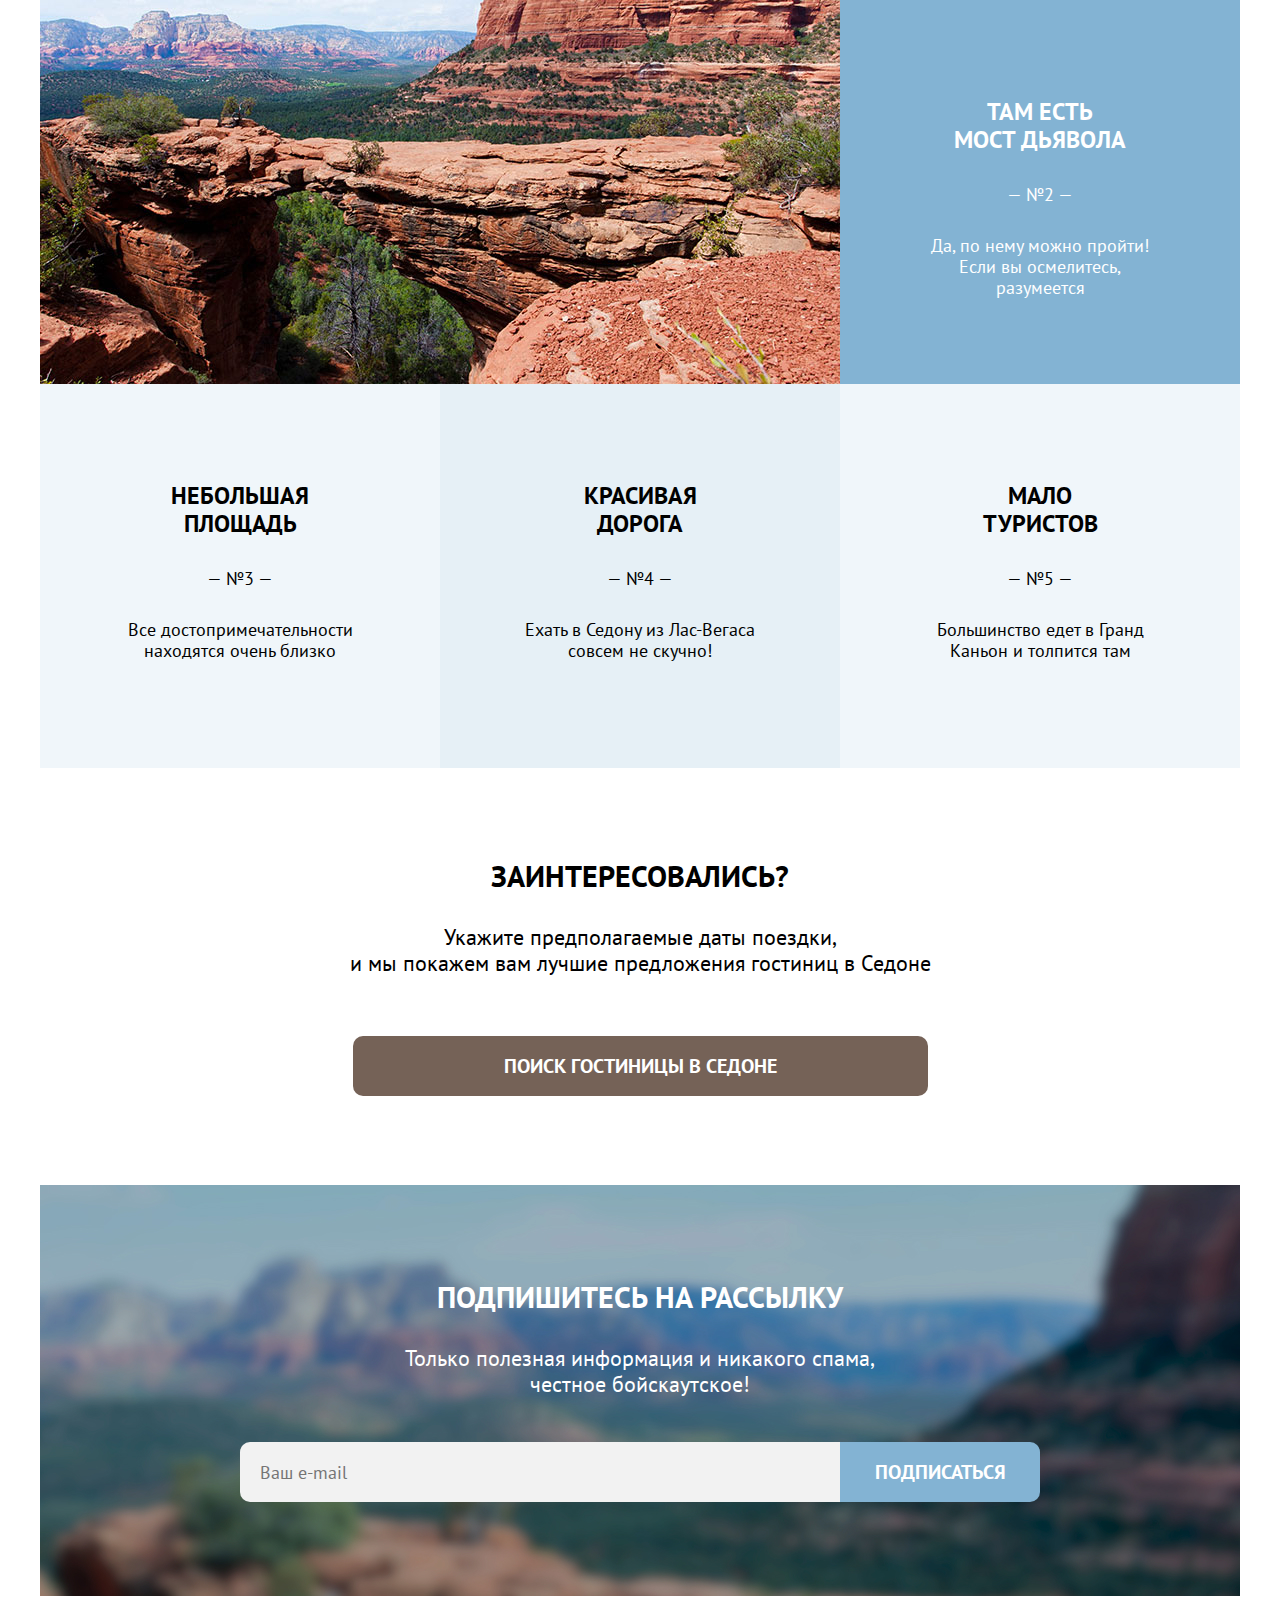
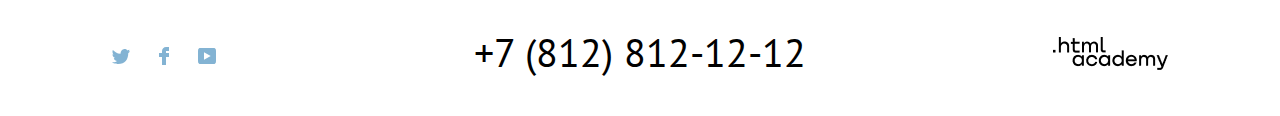
==== commit 0813f264: "Update index.html" ====
--- a/index.html
+++ b/index.html
@@ -65,7 +65,9 @@
                                     </a>
                                 </li>
                             </ul>
-                            <a class="all-favorite button"> <span> ВСЕ ИЗБРАННЫЕ </span> </a>
+                            <a class="all-favorite button">
+                                <div class="all-favotite-text">ВСЕ ИЗБРАННЫЕ</div>
+                            </a>
                         </div>
                     </li>
                     <li class="navigation-item">
@@ -113,7 +115,7 @@
                         <ul class="real-town-reasons-list">
                             <li class="real-town-reasons-item">
                                 <h3 class="reason-name">
-                                    Жилье
+                                    Жильё
                                 </h3>
                                 <p class="reason-description">
                                     Рекомендуем пожить<br> в настоящем мотеле, <br>всё как в кино!
@@ -203,8 +205,8 @@
                     Укажите предполагаемые даты поездки, <br> и мы покажем вам лучшие предложения гостиниц в Седоне
                 </p>
                 <a href="" class="button">
-                        ПОИСК ГОСТИНИЦЫ В седоне
-                    </a>
+                    ПОИСК ГОСТИНИЦЫ В седоне
+                </a>
             </section>
         </main>
         <footer class="page-footer">
@@ -254,7 +256,7 @@
         </footer>
         <div class="modal-container modal-container-close">
             <div class="modal">
-                <button class="modal-close-button">
+                <button class="modal-close-button button">
                 <span class="visually-hidden">Закрыть</span>
                 </button>
                 <section class="modal-content">
@@ -272,7 +274,11 @@
                         </div>
                         <div class="field-group">
                             <label for="num-adults"> Взрослые:</label>
-                            <input class="field" type="number" id="num-adults" name="num-adults" placeholder="01.01.2020" value="2">
+                            <input class="field" type="number" id="num-adults" name="num-adults" value="2" min="0">
+                            <div class="plus plus-1"> </div>
+                            <div class="plus plus-2"> </div>
+                            <div class="minus minus-1"> </div>
+                            <div class="minus minus-2"> </div>
                             <span class="children">
                             <label for="num-children"> Дети: </label>
                             <button class="info" type="button">
@@ -283,7 +289,7 @@
                                 <span class="modal-triangle"></span> Укажите количество детей, которые будут с вами, возраст которых от 6 до 18 лет. Дети до 6 лет размещаются бесплатно.
                             </p>
                             </span>
-                            <input class="field" type="number" id="num-children" name="num-children" value="1">
+                            <input class="field" type="number" id="num-children" name="num-children" value="1" min="0">
                         </div>
                         <button class="button modal-form-submit" type="submit">Найти</button>
                     </form>
--- a/styles/styles.css
+++ b/styles/styles.css
@@ -48,39 +48,35 @@
 .container {
     margin: 0 auto;
     width: 1200px;
+    text-align: center;
 }
 
 .main-navigation {
     display: flex;
     padding-left: 72px;
     padding-right: 72px;
-    height: 65px;
+    min-height: 65px;
     justify-content: center;
 }
 
-.navigation-link-current {
-    border-bottom: 2px solid #756257;
-}
-
 .navigation-list {
     margin: 0;
     padding: 0;
     list-style-type: none;
     display: flex;
     flex-wrap: wrap;
-    gap: 30px;
+    gap: 33px;
     align-items: center;
     margin-right: auto;
+    max-width: 450px;
 }
 
 .navigation-list.navigation-user {
+    margin: auto;
     margin-right: 0;
-    margin-left: auto;
-}
-
-.navigation-user .navigation-link {
-    min-width: 18px;
-    min-height: 18px;
+    gap: 20px;
+    height: 37px;
+    align-items: flex-start;
 }
 
 .sedona-logo {
@@ -105,11 +101,12 @@
     flex-direction: column;
     align-items: center;
     justify-content: center;
-    gap: 23px;
 }
 
 .sedona-description {
     width: 720px;
+    margin-top: 0;
+    margin-bottom: 15px;
 }
 
 .advantages-list {
@@ -125,16 +122,18 @@
 .contacts {
     display: flex;
     height: 120px;
+    margin: 0 72px;
     align-items: center;
-}
-
-.contacts .phone-number {
-    margin: 0 auto;
+    justify-content: space-between;
+}
+
+.catalog-head {
+    text-align: left;
 }
 
 .filters-form {
     display: grid;
-    grid-template-columns: 210px 310px 290px 160px;
+    grid-template-columns: 215px 310px 290px 160px;
 }
 
 .filter-group {
@@ -149,7 +148,9 @@
 }
 
 .filter-item {
-    margin-bottom: 13px;
+    margin-bottom: 12px;
+    font-size: 18px;
+    line-height: 24px;
 }
 
 .hotel-list-head {
@@ -157,45 +158,75 @@
     height: 48px;
     margin: 48px 0;
     padding: 0;
+    margin-bottom: 38px;
 }
 
 .sorting-form {
     height: 100%;
+    width: 287px;
     margin-left: auto;
     margin-right: 80px;
 }
 
 #sorting {
     height: 100%;
+    width: 100%;
+    padding-left: 20px;
+    font: inherit;
+    font-size: 18px;
+    line-height: 23px;
+    border: 2px solid #E6E6E6;
+    box-sizing: border-box;
+    border-radius: 4px;
+}
+
+#sorting:hover,
+#sorting:active,
+#sorting:focus {
+    border-color: #83B3D3;
+}
+
+.hotels-list {
+    margin: 0;
+    padding: 0;
 }
 
 .hotel-list-head .button {
     display: block;
-    width: 48px;
-    height: 48px;
+    width: 44px;
+    height: 44px;
     border: 2px solid #E6E6E6;
     border-radius: 4px;
     background: none;
     margin-left: 8px;
 }
 
-.hotel-list-head .button:nth-child(1) {
+.hotel-list-head .button:hover,
+.hotel-list-head .button:active,
+.hotel-list-head .button:focus {
+    border-color: #83B3D3;
+}
+
+.hotel-list-head .button+.selected {
+    border: 2px solid #000000;
+}
+
+.hotel-list-head .button:nth-of-type(1) {
     background-image: url(../img/table.svg);
     background-repeat: no-repeat;
     background-position: center;
 }
 
-.hotel-list-head .button:nth-child(2) {
+.hotel-list-head .button:nth-of-type(2) {
     background-image: url(../img/slideshow.svg);
     background-repeat: no-repeat;
     background-position: center;
 }
 
-.hotel-list-head .button:nth-child(3) {
+.hotel-list-head .button:nth-of-type(3) {
     background-image: url(../img/list.svg);
     background-repeat: no-repeat;
     background-position: center;
-    margin: 0;
 }
 
 .cost-input {
@@ -211,43 +242,50 @@
     color: rgba(255, 255, 255, 0.3);
     text-align: end;
     padding-top: 12px;
+    font-size: 18px;
+    line-height: 23px;
 }
 
 .cost {
     display: inline-block;
+    font: inherit;
     background: none;
     font-size: 18px;
     line-height: 23px;
     color: rgba(255, 255, 255);
-    width: 130px;
-    height: 48px;
+    width: 80px;
+    height: 40px;
     border: none;
-    padding-left: 10px;
+    padding-left: 20px;
+    padding-right: 40px;
 }
 
 .cost-from {
     border: 2px solid #FFFFFF;
+    border-right: 1px solid #FFFFFF;
     border-radius: 4px 0 0 4px;
+}
+
+.cost-from:hover,
+.cost-from:active,
+.cost-from:focus,
+.cost-to:hover,
+.cost-to:active,
+.cost-to:focus {
+    border: 2px solid #83B3D3;
 }
 
 .cost-to {
     border: 2px solid #FFFFFF;
+    border-left: 1px solid #FFFFFF;
     border-radius: 0 4px 4px 0;
 }
 
-.cost-range-container {
-    height: 48px;
-    width: 290px;
-}
-
-.cost-range {
-    width: 290px;
-    position: absolute;
-}
-
 .page-navigation {
     display: flex;
     margin: 0;
+    padding: 0;
+    margin-top: 8px;
     align-items: center;
     justify-content: space-between;
     width: 100%;
@@ -266,7 +304,14 @@
     line-height: 23px;
     color: #333333;
     margin-left: 50px;
-    padding-left: 17px;
+    padding-left: 10px;
+    padding-right: 20px;
+}
+
+.num-per-page-options:hover,
+.num-per-page-options:focus,
+.num-per-page-options:active {
+    border-color: #83B3D3;
 }
 
 .hotels {
@@ -279,12 +324,14 @@
     margin-right: auto;
     display: flex;
     gap: 8px;
+    padding: 0;
 }
 
 .links-list {
+    padding: 0;
     display: flex;
     list-style-type: none;
-    gap: 20px;
+    gap: 25px;
 }
 
 .advantages-list {
@@ -329,14 +376,32 @@
     grid-template-columns: 400px 400px 400px;
 }
 
-.real-town-reasons-item,
+.real-town-reasons-item {
+    height: 100%;
+    display: flex;
+    flex-direction: column;
+    align-items: center;
+    column-gap: 25px;
+}
+
+.reason-name {
+    margin-top: 184px;
+    margin-bottom: 0px;
+}
+
 .container-advantage {
     height: 100%;
     display: flex;
     flex-direction: column;
-    justify-content: center;
     align-items: center;
-    column-gap: 25px;
+    gap: 30px;
+    padding-top: 98px;
+}
+
+.advantages-name,
+.advantages-number,
+.advantages-description {
+    margin: 0;
 }
 
 .advantages-item:nth-child(2) {
@@ -379,16 +444,14 @@
     align-items: center;
 }
 
+.interested {
+    margin: 0;
+}
+
 .interested-description {
     width: 720px;
-}
-
-.index-mailing {
-    height: 411px;
-    display: flex;
-    flex-direction: column;
-    justify-content: center;
-    align-items: center;
+    margin-top: 30px;
+    margin-bottom: 60px;
 }
 
 .hotels-item {
@@ -406,15 +469,16 @@
     grid-template-columns: auto 1fr 160px;
     column-gap: 37px;
     border-top: 1px solid #E6E6E6;
-    padding-bottom: 28px;
+    padding-bottom: 32px;
     padding-top: 28px;
+    text-align: left;
 }
 
 .hotel-description {
     height: 120px;
     display: grid;
     grid-template-columns: 150px 1fr;
-    grid-template-rows: 30px 53px 37px;
+    grid-template-rows: 30px 55px 37px;
     column-gap: 8px;
 }
 
@@ -426,6 +490,8 @@
 .hotel-type,
 .hotel-price {
     margin: 0;
+    font-size: 18px;
+    line-height: 23px;
 }
 
 .hotel-rank {
@@ -433,31 +499,32 @@
     flex-direction: column;
     justify-content: space-between;
     align-items: center;
+    padding-top: 6px;
 }
 
 .stars {
-    background-image: url('../img/star.svg');
+    background-image: url('../img/star2.svg');
     background-repeat: repeat-x;
     background-position-y: center;
     background-position-x: left;
-    width: 18px;
+    width: 24px;
     height: 18px;
 }
 
 .hotels-item:nth-child(1) .stars {
+    width: 96px;
+}
+
+.hotels-item:nth-child(2) .stars {
     width: 72px;
 }
 
-.hotels-item:nth-child(2) .stars {
-    width: 54px;
-}
-
 .hotels-item:nth-child(3) .stars {
-    width: 36px;
+    width: 48px;
 }
 
 .hotels-item:nth-child(4) .stars {
-    width: 36px;
+    width: 48px;
 }
 
 .rank {
@@ -514,6 +581,7 @@
 }
 
 .button {
+    font: inherit;
     color: #000000;
     text-decoration: none;
     text-transform: uppercase;
@@ -525,6 +593,40 @@
     cursor: pointer;
 }
 
+.navigation-link:hover,
+.navigation-link:focus,
+.navigation-link:active {
+    color: rgba(0, 0, 0, 0.5);
+}
+
+.button:hover,
+.button:active,
+.button:focus,
+.pagination-link:hover,
+.pagination-link:active,
+.pagination-link:focus,
+.pages-link:hover,
+.pages-link:active,
+.pages-link:focus {
+    color: #E6E6E6;
+    text-decoration: underline;
+}
+
+.pages-item:nth-child(1):hover,
+.pages-item:nth-child(1):active,
+.pages-item:nth-child(1):focus {
+    border-bottom: 2px solid #E6E6E6;
+}
+
+.pagination-current-link:hover,
+.pagination-current-link:active,
+.pagination-current-link:focus,
+.phone-number:hover,
+.phone-number:active,
+.phone-number:focus {
+    color: rgba(0, 0, 0, 0.5);
+}
+
 .welcome {
     background-image: url(../img/index-background.jpg);
 }
@@ -549,7 +651,7 @@
 }
 
 .advantages-item:nth-child(1) ul {
-    color: black;
+    color: #000000;
     background-color: #ffffff;
 }
 
@@ -574,15 +676,19 @@
     line-height: 21px;
 }
 
+.contacts {
+    position: relative;
+}
+
 .phone-number {
+    position: absolute;
+    top: 36px;
+    left: 362px;
+    font: inherit;
     color: #000000;
     text-decoration: none;
     font-size: 40px;
     line-height: 40px;
-}
-
-.index-mailing {
-    color: #ffffff;
 }
 
 .mailing-button {
@@ -639,8 +745,11 @@
 }
 
 .reset-button {
+    margin-top: 10px;
     text-transform: capitalize;
     background-color: rgba(0, 0, 0, 0);
+    font-size: 18px;
+    line-height: 23px;
     font-weight: 400;
     color: #ffffff;
 }
@@ -715,8 +824,8 @@
     line-height: 26px;
     text-align: center;
     background-color: #83B3D3;
-    padding-bottom: 9px;
-    padding-top: 9px;
+    padding-bottom: 15px;
+    padding-top: 15px;
     width: 625px;
     border: none;
 }
@@ -732,7 +841,8 @@
     font-weight: 700;
     font-size: 60px;
     line-height: 78px;
-    margin-bottom: 0;
+    margin: 0;
+    margin-top: 32px;
 }
 
 .page-footer {
@@ -749,10 +859,12 @@
 
 .search-hotel .button {
     font-size: 20px;
+    line-height: 36px;
     width: 575px;
-    padding-top: 20px;
-    padding-bottom: 20px;
+    padding-top: 12px;
+    padding-bottom: 12px;
     border-radius: 10px;
+    margin: 0;
 }
 
 .num-per-page {
@@ -769,13 +881,17 @@
 .navigation-user .navigation-item:nth-child(1) .navigation-link {
     background-image: url('../img/search.svg');
     background-repeat: no-repeat;
-    background-position: center;
+    background-position: left bottom;
+    width: 18px;
+    height: 27px;
 }
 
 .navigation-user .navigation-item:nth-child(2) .navigation-link {
-    background-image: url('../img/heart.svg');
-    background-repeat: no-repeat;
-    background-position: center;
+    background-image: url('../img/favourites.svg');
+    background-repeat: no-repeat;
+    background-position: left bottom;
+    width: 31px;
+    height: 27px;
 }
 
 .pages {
@@ -783,7 +899,7 @@
     margin: 0;
     padding: 0;
     padding-left: 2px;
-    margin-top: 10px;
+    margin-top: 0px;
     margin-bottom: 45px;
 }
 
@@ -828,13 +944,35 @@
     background-position: center;
 }
 
-.index-mailing {
+.mailing {
+    height: 317px;
+    display: flex;
+    flex-direction: column;
+    align-items: center;
     background-image: url(../img/footer-background.jpg);
-}
-
-.mailing {
-    padding-top: 70px;
-    padding-bottom: 130px;
+    color: #ffffff;
+    padding-top: 94px;
+}
+
+.catalog {
+    padding-top: 60px;
+    background: none;
+    color: #000000;
+    padding-bottom: 50px;
+}
+
+.mailing .h2 {
+    margin: 0;
+}
+
+.mailing .mailing-text {
+    margin: 0;
+    margin-top: 30px;
+}
+
+.mailing .mailing-form {
+    margin: 0;
+    margin-top: 45px;
 }
 
 .mailing-form {
@@ -856,6 +994,7 @@
 .mailing-form .mailing-email .field {
     margin: 0;
     width: 580px;
+    font: inherit;
     font-size: 18px;
     line-height: 26px;
     padding: 0;
@@ -873,4 +1012,437 @@
     font-size: 20px;
     line-height: 26px;
     height: 60px;
+}
+
+.navigation-item .button {
+    display: inline-block;
+    width: 160px;
+    height: 29px;
+    padding-top: 8px;
+    font-size: 16px;
+    line-height: 21px;
+}
+
+.navigation-list:nth-child(1) .navigation-item {
+    height: 46px;
+    padding-top: 19px;
+}
+
+.navigation-list:nth-child(1) .navigation-item .navigation-link {
+    height: 44px;
+    background: none;
+}
+
+.navigation-link-current {
+    border-bottom: 2px solid #756257;
+}
+
+.real-town-reasons-item:nth-child(1) {
+    background-image: url(../img/housing.svg);
+    background-repeat: no-repeat;
+    background-position: center 85px;
+}
+
+.real-town-reasons-item:nth-child(2) {
+    background-image: url(../img/food.svg);
+    background-repeat: no-repeat;
+    background-position: center 85px;
+}
+
+.real-town-reasons-item:nth-child(3) {
+    background-image: url(../img/gift.svg);
+    background-repeat: no-repeat;
+    background-position: center 85px;
+}
+
+.control {
+    position: relative;
+    display: block;
+    padding-left: 39px;
+}
+
+.control-input[type="checkbox"]+.control-mark {
+    position: absolute;
+    top: 2px;
+    left: 0;
+    width: 20px;
+    height: 20px;
+    border-radius: 4px;
+    background-color: #ffffff;
+}
+
+.control-input[type="radio"]+.control-mark {
+    position: absolute;
+    top: 2px;
+    left: 0;
+    width: 20px;
+    height: 20px;
+    border-radius: 50%;
+    background-color: #ffffff;
+}
+
+.control:hover .control-mark,
+.control:active .control-mark,
+.control:focus .control-mark {
+    background-color: #83b3d3;
+}
+
+.control-input[type="checkbox"]:checked+.control-mark {
+    background-image: url(../img/checked.svg);
+    background-repeat: no-repeat;
+    background-position: center;
+}
+
+.control-input[type="radio"]:checked+.control-mark::before {
+    position: absolute;
+    top: 5px;
+    left: 5px;
+    width: 10px;
+    height: 10px;
+    background-color: #3F5E72;
+    border-radius: 50%;
+    content: "";
+}
+
+.range-scale {
+    margin-top: 32px;
+    position: relative;
+    height: 4px;
+    margin-bottom: 16px;
+    background-color: rgba(255, 255, 255, 0.3);
+}
+
+.range-bar {
+    position: absolute;
+    height: 4px;
+    background-color: #ffffff;
+}
+
+.range-toggle {
+    position: absolute;
+    width: 20px;
+    height: 20px;
+    background: #FFFFFF;
+    border-radius: 5px;
+    cursor: pointer;
+    border: none;
+}
+
+.range-toggle:hover {
+    background-color: #83B3D3;
+}
+
+.range-toggle:active,
+.range-toggle:focus {
+    outline: 3px solid #83B3D3;
+}
+
+.toggle-min {
+    top: -8px;
+    left: 0px;
+}
+
+.toggle-max {
+    top: -8px;
+    right: 0px;
+}
+
+.range-wrapper-inputs {
+    display: flex;
+    justify-content: center;
+}
+
+.cost::-webkit-outer-spin-button,
+.cost::-webkit-inner-spin-button {
+    appearance: none;
+    margin: 0;
+}
+
+.catalog-filter-label {
+    display: flex;
+    margin-right: 5px;
+}
+
+.range-input {
+    width: 30px;
+    padding: 0 2px;
+    font: inherit;
+    text-align: center;
+    background-color: transparent;
+    border: none;
+    appearance: textfield;
+}
+
+.range-input::-webkit-outer-spin-button,
+.range-input::-webkit-inner-spin-button {
+    appearance: none;
+    margin: 0;
+}
+
+.mailing-form:hover,
+.mailing-form:active,
+.mailing-form:focus {
+    border: 1px solid #83B3D3;
+    border-radius: 10px;
+}
+
+.navigation-item {
+    position: relative;
+}
+
+.popover {
+    position: absolute;
+    width: 398px;
+    min-height: 232px;
+    left: -190px;
+    top: 40px;
+    background: #FFFFFF;
+    border: 1px solid #E6E6E6;
+    box-sizing: border-box;
+    box-shadow: 0px 25px 50px rgba(0, 0, 0, 0.15);
+    border-radius: 20px;
+    z-index: 1;
+    box-sizing: border-box;
+    display: none;
+}
+
+.popover-open {
+    display: block;
+}
+
+.favorite-hotel-list {
+    list-style-type: none;
+    margin: 0;
+    padding: 0;
+    width: 350px;
+}
+
+.favorite-hotel-item {
+    width: 350px;
+    margin: 25px;
+    margin-bottom: 0;
+    padding: 0;
+    display: grid;
+    grid-template-columns: 48px 1fr 16px;
+    gap: 17px;
+}
+
+.button-delete {
+    width: 16px;
+    background-color: #ffffff;
+    background-image: url(../img/delete.svg);
+    background-repeat: no-repeat;
+    background-position: center;
+}
+
+.favorite-hotel-name {
+    font-weight: bold;
+    font-size: 18px;
+    line-height: 21px;
+    text-align: left;
+    padding: 0;
+    margin: 0;
+}
+
+.favorite-hotel-type {
+    padding: 0;
+    margin: 0;
+    text-align: left;
+    font-size: 16px;
+    line-height: 21px;
+}
+
+.all-favorite {
+    position: absolute;
+    bottom: -2px;
+    left: -2px;
+    padding: 20px 120px;
+    width: 100%;
+    height: 60px;
+    background-color: #756257;
+    border-radius: 0px 0px 20px 20px;
+    font-size: 16px;
+    line-height: 21px;
+}
+
+.triangle {
+    width: 20px;
+    height: 9px;
+    background-image: url(../img/triangle.svg);
+    background-position: center;
+    background-repeat: no-repeat;
+    position: absolute;
+    top: -9px;
+    left: 188px;
+}
+
+.modal-container {
+    font: inherit;
+    position: fixed;
+    top: 0;
+    left: 0;
+    display: flex;
+    width: 100%;
+    height: 100%;
+    background-color: rgba(255, 255, 255, 0.8);
+}
+
+.modal-container-close {
+    display: none;
+}
+
+.modal {
+    position: relative;
+    margin: auto;
+    width: 575px;
+    height: 421px;
+    background: #FFFFFF;
+    border-radius: 30px;
+    padding: 70px;
+}
+
+.modal-close-button {
+    position: absolute;
+    right: 70px;
+    top: 70px;
+    width: 53px;
+    height: 53px;
+    border-radius: 50%;
+    background: #F2F2F2;
+    border: none;
+}
+
+.modal-close-button::before,
+.modal-close-button::after {
+    position: absolute;
+    top: 24px;
+    left: 16px;
+    width: 20px;
+    height: 2px;
+    background-color: #242424;
+    content: "";
+}
+
+.modal-close-button::before {
+    transform: rotate(45deg);
+}
+
+.modal-close-button::after {
+    transform: rotate(-45deg);
+}
+
+.modal-content {
+    text-align: left;
+}
+
+.modal-form {
+    font-weight: bold;
+    font-size: 18px;
+    line-height: 40px;
+    padding: 0;
+    margin: 0;
+}
+
+.field-group {
+    margin: 0;
+    padding: 0;
+    display: grid;
+    grid-template-columns: 155px 420px;
+    grid-template-rows: 50px auto;
+    gap: 0;
+    margin-bottom: 20px;
+    font-weight: bold;
+    font-size: 18px;
+}
+
+.field-group:nth-of-type(3) {
+    height: 50px;
+    grid-template-columns: 155px 133px 153px 133px;
+}
+
+.field-group .field {
+    font-weight: bold;
+    font-size: 18px;
+    padding-left: 20px;
+    padding-right: 20px;
+    border: 0;
+    background: #F2F2F2;
+    border-radius: 4px;
+}
+
+.field-group .field[type="number"] {
+    text-align: center;
+}
+
+.children {
+    margin-left: 56px;
+}
+
+.form-comment {
+    grid-row: 2;
+    grid-column: 2;
+    font-weight: normal;
+    font-size: 16px;
+    line-height: 20px;
+    margin: 0;
+    padding: 0;
+}
+
+.modal-form-submit {
+    position: absolute;
+    bottom: 70px;
+    width: 575px;
+    height: 60px;
+    background-color: #83B3D3;
+    font: inherit;
+    font-weight: bold;
+    font-size: 20px;
+    line-height: 40px;
+    border: 0;
+}
+
+.form-comment-error {
+    color: red;
+}
+
+.info {
+    color: #ffffff;
+    background-color: #83B3D3;
+    width: 25px;
+    height: 25px;
+    border: 0;
+    border-radius: 50%;
+    margin-left: 4px;
+}
+
+.info-pop {
+    z-index: 1;
+    position: absolute;
+    right: 100px;
+    font-weight: normal;
+    padding: 18px 22px 18px 18px;
+    font-size: 16px;
+    line-height: 20px;
+    color: #FFFFFF;
+    width: 216px;
+    height: 107px;
+    background: #333333;
+    box-shadow: 0px 15px 30px rgba(0, 0, 0, 0.3);
+    border-radius: 10px;
+    display: none;
+}
+
+.info-pop-open {
+    display: block;
+}
+
+.modal-triangle {
+    position: absolute;
+    top: -9px;
+    left: 110px;
+    width: 20px;
+    height: 10px;
+    background-image: url(../img/modal-triangle.svg);
+    background-repeat: no-repeat;
+    background-position: center;
 }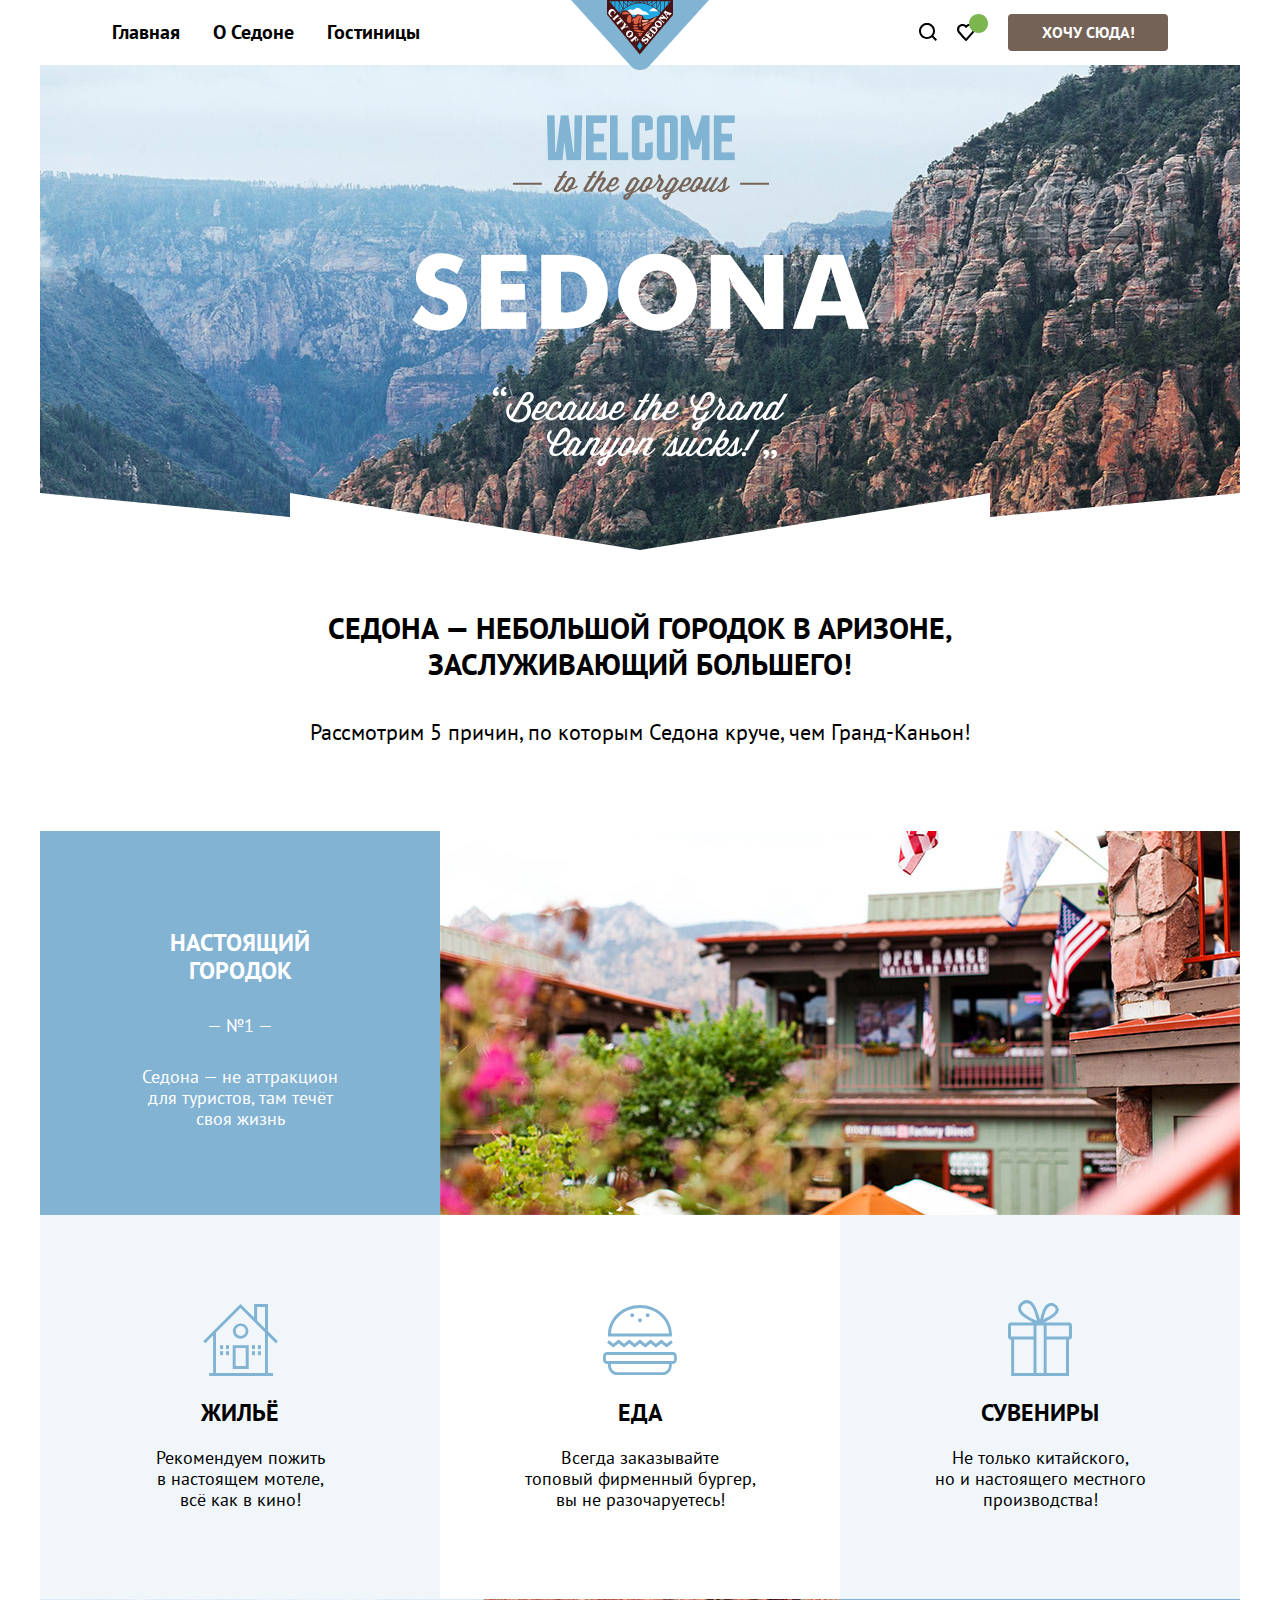
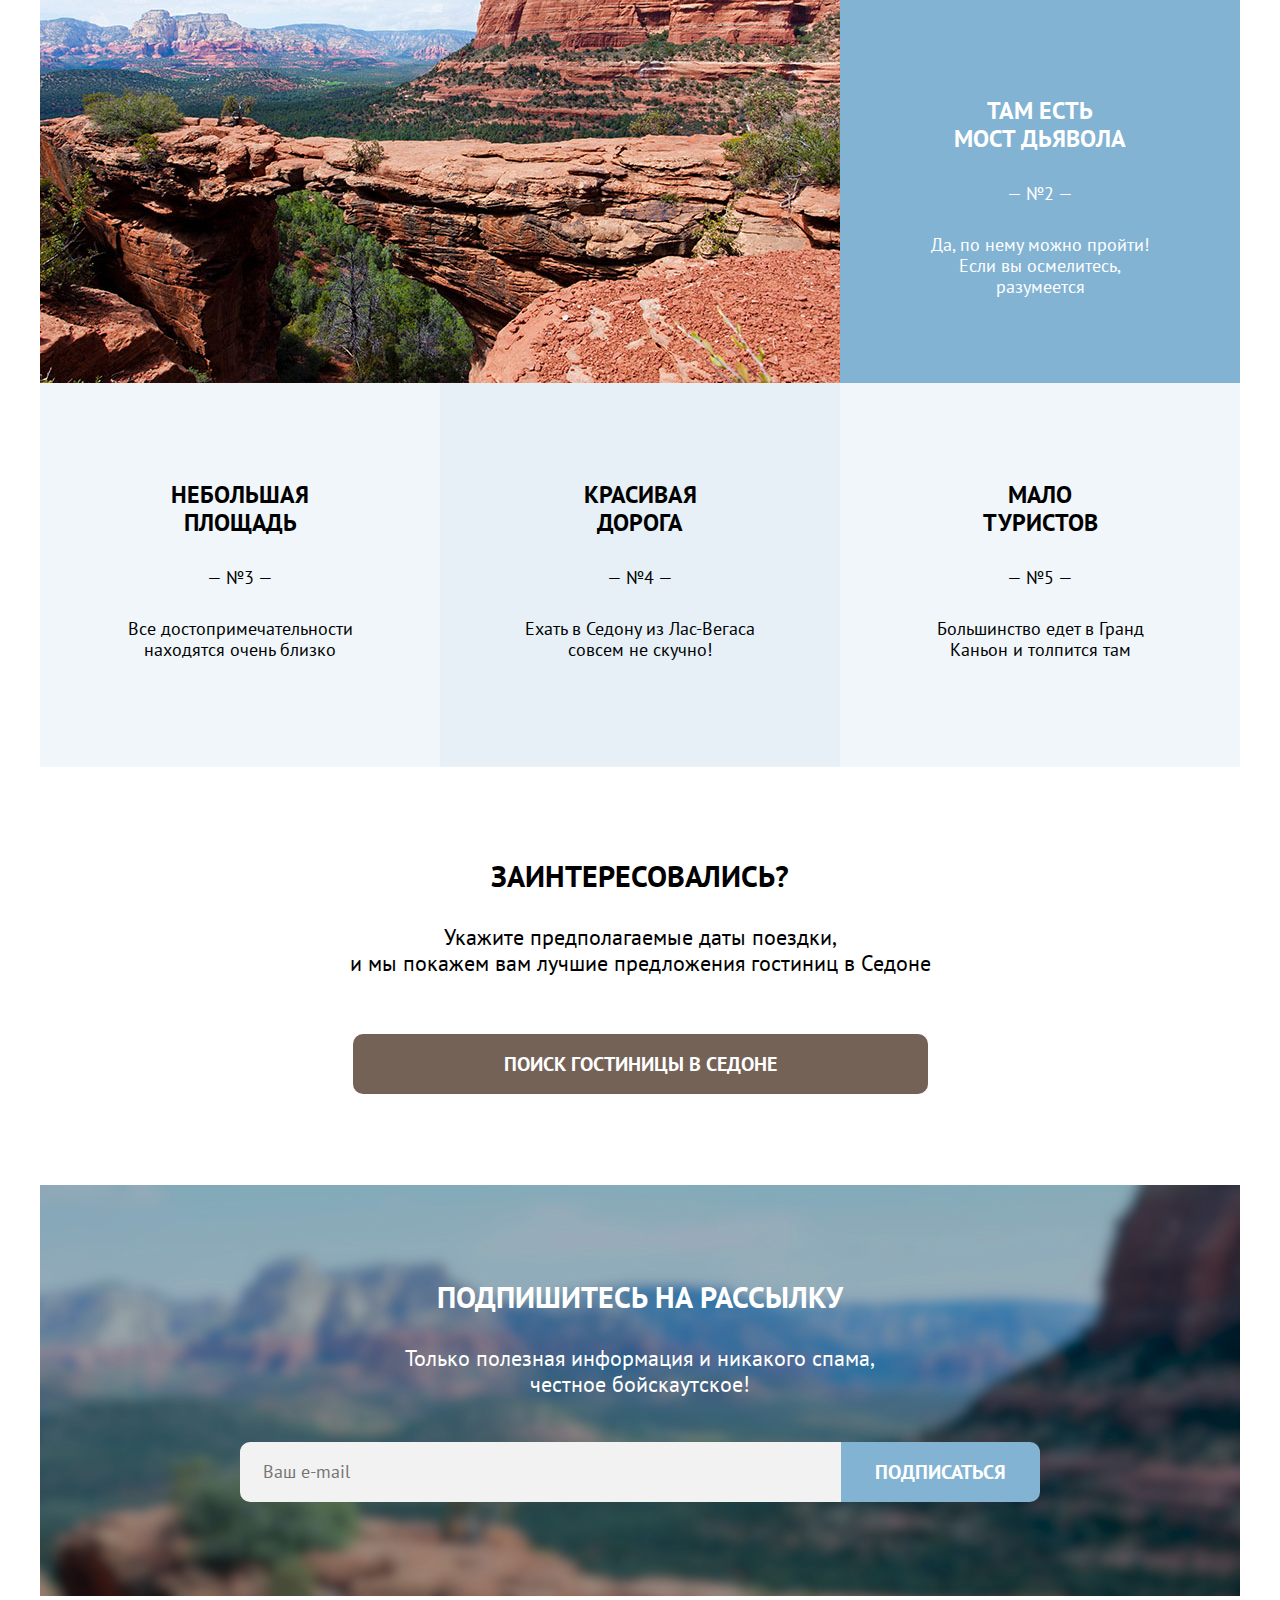
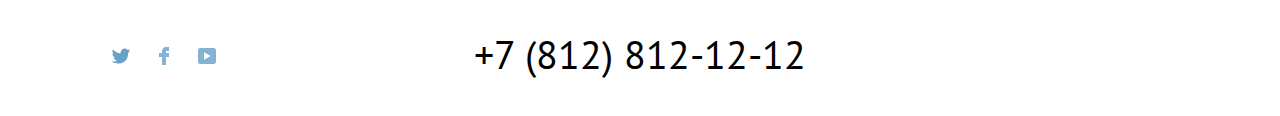
==== commit 4fc9987e: "Update index.html" ====
--- a/index.html
+++ b/index.html
@@ -12,8 +12,8 @@
         <header class="page-header">
             <nav class="main-navigation">
                 <ul class="navigation-list">
-                    <li class="navigation-item">
-                        <a href="index.html" class="navigation-link navigation-link-current"> Главная </a>
+                    <li class="navigation-item navigation-item-current">
+                        <a href="index.html" class="navigation-link"> Главная </a>
                     </li>
                     <li class="navigation-item">
                         <a href="#" class="navigation-link">О Седоне </a>
@@ -29,40 +29,44 @@
 
                 <ul class="navigation-list navigation-user">
                     <li class="navigation-item">
-                        <a href="#" class="navigation-link">
+                        <a href="#" class="navigation-link search-icon">
                             <span class="visually-hidden">
                             Поиск
                         </span>
                         </a>
                     </li>
                     <li class="navigation-item">
-                        <a href="#" class="navigation-link">
+                        <a href="#" class="navigation-link favorite-icon">
                             <span class="visually-hidden">
                             Избранное
                         </span>
                         </a>
-                        <div class="popover popover-cart">
+                        <div class="popover popover-cart -popover-open">
                             <span class="triangle"></span>
                             <ul class="favorite-hotel-list">
                                 <li class="favorite-hotel-item">
-                                    <img src="img/desert_small.jpg" class="favorite-hotel-pic" alt="Desert Quail Inn" width="48" height="48">
-                                    <div class="favorite-hotel-description">
-                                        <p class="favorite-hotel-name"> Desert Quail Inn </p>
-                                        <p class="favorite-hotel-type"> Мотель </p>
-                                    </div>
-                                    <a href="#" class="button-delete">
+                                    <a class="favorite-hotel" href="#">
+                                        <img src="img/desert-small.jpg" class="favorite-hotel-pic" alt="Desert Quail Inn" width="48" height="48">
+                                        <div class="favorite-hotel-description">
+                                            <p class="favorite-hotel-name"> Desert Quail Inn </p>
+                                            <p class="favorite-hotel-type"> Мотель </p>
+                                        </div>
+                                    </a>
+                                    <button type="button" class="button-delete">
                                         <span class="visually-hidden"> Удалить </span>
                                     </a>
                                 </li>
                                 <li class="favorite-hotel-item">
-                                    <img src="img/villas_small.jpg" class="favorite-hotel-pic" alt="Villas at Poco Diablo" width="48" height="48">
-                                    <div class="favorite-hotel-description">
-                                        <p class="favorite-hotel-name"> Villas at Poco Diablo </p>
-                                        <p class="favorite-hotel-type"> Апартаменты </p>
-                                    </div>
-                                    <a href="#" class="button-delete">
+                                    <a class="favorite-hotel" href="#">
+                                        <img src="img/villas-small.jpg" class="favorite-hotel-pic" alt="Villas at Poco Diablo" width="48" height="48">
+                                        <div class="favorite-hotel-description">
+                                            <p class="favorite-hotel-name"> Villas at Poco Diablo </p>
+                                            <p class="favorite-hotel-type"> Апартаменты </p>
+                                        </div>
+                                    </a>
+                                    <button type="button" class="button-delete">
                                         <span class="visually-hidden"> Удалить </span>
-                                    </a>
+                                    </button>
                                 </li>
                             </ul>
                             <a class="all-favorite button">
@@ -220,10 +224,10 @@
                     </p>
                     <form class="mailing-form">
                         <p class="mailing-email">
-                            <input class="field" placeholder="Ваш e-mail" type="email" name="mailing-email" required>
+                            <input class="field" placeholder="Ваш e-mail" type="email" name="mailing-email">
                         </p>
                         <button class="mailing-button button" type="submit">
-                        Подписаться
+                            Подписаться
                         </button>
                     </form>
                 </section>
@@ -249,7 +253,7 @@
                     <a href="tel:+78128121212" class="phone-number"> +7 (812) 812-12-12 </a>
 
                     <a class="html-academy" href="https://htmlacademy.ru/">
-                        <img src="img/logo_htmlacademy.png" class="academy-logo" alt="html academy" width="115" height="34">
+
                     </a>
                 </section>
             </div>
--- a/styles/styles.css
+++ b/styles/styles.css
@@ -96,7 +96,7 @@
 }
 
 .container-head-reasons {
-    height: 282px;
+    padding: 60px 0 64px 0;
     display: flex;
     flex-direction: column;
     align-items: center;
@@ -131,7 +131,14 @@
     text-align: left;
 }
 
+.filters {
+    padding: 0;
+    margin: 0;
+}
+
 .filters-form {
+    margin: 0;
+    padding: 0;
     display: grid;
     grid-template-columns: 215px 310px 290px 160px;
 }
@@ -148,41 +155,46 @@
 }
 
 .filter-item {
+    margin: 0;
     margin-bottom: 12px;
+    padding: 0;
     font-size: 18px;
     line-height: 24px;
 }
 
 .hotel-list-head {
     display: flex;
-    height: 48px;
-    margin: 48px 0;
-    padding: 0;
-    margin-bottom: 38px;
+    min-height: 48px;
+    padding: 44px 0 42px 0;
 }
 
 .sorting-form {
     height: 100%;
     width: 287px;
     margin-left: auto;
-    margin-right: 80px;
-}
-
-#sorting {
-    height: 100%;
-    width: 100%;
-    padding-left: 20px;
+    margin-right: 74px;
+}
+
+.sorting {
+    height: 48px;
+    width: 287px;
+    padding-left: 18px;
+    padding-right: 40px;
     font: inherit;
     font-size: 18px;
     line-height: 23px;
     border: 2px solid #E6E6E6;
     box-sizing: border-box;
     border-radius: 4px;
-}
-
-#sorting:hover,
-#sorting:active,
-#sorting:focus {
+    appearance: none;
+    background-image: url(../img/select_arrow.svg);
+    background-repeat: no-repeat;
+    background-position: 253px 50%;
+}
+
+.sorting:: .sorting:hover,
+.sorting:active,
+.sorting:focus {
     border-color: #83B3D3;
 }
 
@@ -232,7 +244,7 @@
 .cost-input {
     display: flex;
     width: 290px;
-    margin-top: 30px;
+    margin-top: 36px;
 }
 
 .cost-label {
@@ -248,15 +260,16 @@
 
 .cost {
     display: inline-block;
+    vertical-align: middle;
     font: inherit;
     background: none;
     font-size: 18px;
     line-height: 23px;
     color: rgba(255, 255, 255);
-    width: 80px;
+    width: 84px;
     height: 40px;
     border: none;
-    padding-left: 20px;
+    padding-left: 16px;
     padding-right: 40px;
 }
 
@@ -296,16 +309,20 @@
 }
 
 .num-per-page-options {
-    width: 160px;
+    width: 162px;
     height: 100%;
     border: 2px solid #E6E6E6;
     border-radius: 4px;
     font-size: 18px;
     line-height: 23px;
     color: #333333;
-    margin-left: 50px;
-    padding-left: 10px;
-    padding-right: 20px;
+    margin-left: 46px;
+    padding-left: 16px;
+    padding-right: 40px;
+    appearance: none;
+    background-image: url(../img/select_arrow.svg);
+    background-repeat: no-repeat;
+    background-position: 126px 50%;
 }
 
 .num-per-page-options:hover,
@@ -337,7 +354,7 @@
 .advantages-list {
     display: grid;
     grid-template-columns: 400px 400px 400px;
-    grid-template-rows: 384px 384px 384px 384px;
+    grid-template-rows: auto auto auto auto;
     grid-template-areas: "r1 r1 r1" "r1 r1 r1" "r2 r2 r2" "r3 r4 r5";
 }
 
@@ -345,7 +362,14 @@
     width: 250px;
 }
 
+.reason-name {
+    padding: 0;
+    margin: 0;
+}
+
 .reason-description {
+    padding: 0;
+    margin: 0;
     width: 250px;
 }
 
@@ -353,7 +377,7 @@
     grid-area: r1;
     display: grid;
     grid-template-columns: 400px 400px 400px;
-    grid-template-rows: 384px 384px;
+    grid-template-rows: auto auto;
     grid-template-areas: "reason photo photo" "r r r";
 }
 
@@ -377,34 +401,33 @@
 }
 
 .real-town-reasons-item {
-    height: 100%;
+    min-height: 121px;
+    padding: 184px 75px 79px 75px;
     display: flex;
     flex-direction: column;
     align-items: center;
-    column-gap: 25px;
-}
-
-.reason-name {
-    margin-top: 184px;
-    margin-bottom: 0px;
+    gap: 20px;
 }
 
 .container-advantage {
-    height: 100%;
+    min-height: 207px;
+    padding: 98px 75px 79px 75px;
     display: flex;
     flex-direction: column;
     align-items: center;
     gap: 30px;
-    padding-top: 98px;
 }
 
 .advantages-name,
 .advantages-number,
 .advantages-description {
     margin: 0;
+    height: auto;
 }
 
 .advantages-item:nth-child(2) {
+    margin: 0;
+    padding: 0;
     grid-area: r2;
     display: grid;
     grid-template-columns: 400px 400px 400px;
@@ -429,6 +452,7 @@
 
 .real-town-reasons-list {
     padding: 0;
+    margin: 0;
     list-style-type: none;
 }
 
@@ -437,7 +461,7 @@
 }
 
 .search-hotel {
-    height: 417px;
+    padding: 91px 312px;
     display: flex;
     flex-direction: column;
     justify-content: center;
@@ -449,9 +473,9 @@
 }
 
 .interested-description {
-    width: 720px;
+    width: 625px;
     margin-top: 30px;
-    margin-bottom: 60px;
+    margin-bottom: 58px;
 }
 
 .hotels-item {
@@ -469,26 +493,32 @@
     grid-template-columns: auto 1fr 160px;
     column-gap: 37px;
     border-top: 1px solid #E6E6E6;
-    padding-bottom: 32px;
-    padding-top: 28px;
+    padding: 0;
+    margin: 0;
+    padding-bottom: 30px;
+    padding-top: 30px;
     text-align: left;
 }
 
 .hotel-description {
-    height: 120px;
+    padding: 0;
+    margin: 0;
+    min-height: 120px;
     display: grid;
     grid-template-columns: 150px 1fr;
-    grid-template-rows: 30px 55px 37px;
+    grid-template-rows: auto 55px 37px;
     column-gap: 8px;
 }
 
 .hotel-name {
     grid-column: 1/3;
     margin: 0;
+    padding: 0;
 }
 
 .hotel-type,
 .hotel-price {
+    padding: 0;
     margin: 0;
     font-size: 18px;
     line-height: 23px;
@@ -595,8 +625,11 @@
 
 .navigation-link:hover,
 .navigation-link:focus,
-.navigation-link:active {
-    color: rgba(0, 0, 0, 0.5);
+.navigation-link:active,
+.phone-number:hover,
+.phone-number:active,
+.phone-number:focus {
+    color: #83B3D3;
 }
 
 .button:hover,
@@ -620,10 +653,7 @@
 
 .pagination-current-link:hover,
 .pagination-current-link:active,
-.pagination-current-link:focus,
-.phone-number:hover,
-.phone-number:active,
-.phone-number:focus {
+.pagination-current-link:focus {
     color: rgba(0, 0, 0, 0.5);
 }
 
@@ -682,7 +712,7 @@
 
 .phone-number {
     position: absolute;
-    top: 36px;
+    top: 38px;
     left: 362px;
     font: inherit;
     color: #000000;
@@ -716,18 +746,20 @@
 .catalog-head {
     display: flex;
     flex-direction: column;
-    margin: 0 auto;
+    margin: 0;
     background-color: #83B3D3;
     background: url(../img/catalog-background-filters.jpg);
+    background-position: center;
+    background-size: cover;
     color: #ffffff;
-    height: 408px;
-    padding: 0 72px;
+    min-height: 338px;
+    padding: 35px 72px;
 }
 
 .buttons {
     display: flex;
     flex-direction: column;
-    margin-top: 56px;
+    margin-top: 62px;
     margin-left: 80px;
     width: 160px;
 }
@@ -745,7 +777,7 @@
 }
 
 .reset-button {
-    margin-top: 10px;
+    margin-top: 6px;
     text-transform: capitalize;
     background-color: rgba(0, 0, 0, 0);
     font-size: 18px;
@@ -757,7 +789,7 @@
 .searched {
     font-weight: bold;
     font-size: 30px;
-    line-height: 39px;
+    line-height: 48px;
     text-transform: uppercase;
     margin: 0;
 }
@@ -795,6 +827,8 @@
     text-decoration: none;
     display: block;
     padding-top: 15px;
+    padding-bottom: 15px;
+    border-radius: 4px;
 }
 
 .pagination-current-link {
@@ -804,6 +838,7 @@
 
 .hotels-list {
     margin: 0;
+    padding: 0;
 }
 
 .show-more {
@@ -835,14 +870,19 @@
     line-height: 26px;
     font-weight: 700;
     margin: 0;
+    padding: 0;
+}
+
+.inner-header {
+    padding: 0;
+    margin: 0;
 }
 
 .inner-header-title {
     font-weight: 700;
     font-size: 60px;
-    line-height: 78px;
-    margin: 0;
-    margin-top: 32px;
+    line-height: 72px;
+    margin: 0;
 }
 
 .page-footer {
@@ -854,7 +894,6 @@
 .hotel-name {
     font-weight: bold;
     font-size: 24px;
-    line-height: 31px;
 }
 
 .search-hotel .button {
@@ -945,20 +984,19 @@
 }
 
 .mailing {
-    height: 317px;
+    padding: 94px 200px;
     display: flex;
     flex-direction: column;
     align-items: center;
     background-image: url(../img/footer-background.jpg);
     color: #ffffff;
-    padding-top: 94px;
 }
 
 .catalog {
-    padding-top: 60px;
+    padding-top: 66px;
     background: none;
     color: #000000;
-    padding-bottom: 50px;
+    padding-bottom: 136px;
 }
 
 .mailing .h2 {
@@ -993,17 +1031,16 @@
 
 .mailing-form .mailing-email .field {
     margin: 0;
-    width: 580px;
+    width: 555px;
     font: inherit;
     font-size: 18px;
     line-height: 26px;
-    padding: 0;
-    padding-left: 20px;
+    padding: 0 23px;
     border: 0;
     color: #000000;
     background-color: #F2F2F2;
     border-radius: 10px 0px 0px 10px;
-    height: 60px;
+    min-height: 60px;
 }
 
 .mailing-form .mailing-button {
@@ -1016,6 +1053,7 @@
 
 .navigation-item .button {
     display: inline-block;
+    vertical-align: middle;
     width: 160px;
     height: 29px;
     padding-top: 8px;
@@ -1040,13 +1078,13 @@
 .real-town-reasons-item:nth-child(1) {
     background-image: url(../img/housing.svg);
     background-repeat: no-repeat;
-    background-position: center 85px;
+    background-position: center 89px;
 }
 
 .real-town-reasons-item:nth-child(2) {
     background-image: url(../img/food.svg);
     background-repeat: no-repeat;
-    background-position: center 85px;
+    background-position: center 90px;
 }
 
 .real-town-reasons-item:nth-child(3) {
@@ -1055,7 +1093,14 @@
     background-position: center 85px;
 }
 
+.filter-name {
+    padding: 0;
+    margin: 0;
+}
+
 .control {
+    margin: 0;
+    padding: 0;
     position: relative;
     display: block;
     padding-left: 39px;
@@ -1105,7 +1150,7 @@
 }
 
 .range-scale {
-    margin-top: 32px;
+    margin-top: 30px;
     position: relative;
     height: 4px;
     margin-bottom: 16px;
@@ -1179,13 +1224,6 @@
     margin: 0;
 }
 
-.mailing-form:hover,
-.mailing-form:active,
-.mailing-form:focus {
-    border: 1px solid #83B3D3;
-    border-radius: 10px;
-}
-
 .navigation-item {
     position: relative;
 }
@@ -1195,7 +1233,7 @@
     width: 398px;
     min-height: 232px;
     left: -190px;
-    top: 40px;
+    top: 48px;
     background: #FFFFFF;
     border: 1px solid #E6E6E6;
     box-sizing: border-box;
@@ -1219,12 +1257,16 @@
 
 .favorite-hotel-item {
     width: 350px;
-    margin: 25px;
+    margin: 24px;
     margin-bottom: 0;
     padding: 0;
     display: grid;
     grid-template-columns: 48px 1fr 16px;
     gap: 17px;
+}
+
+.favorite-hotel-description {
+    vertical-align: middle;
 }
 
 .button-delete {
@@ -1232,7 +1274,7 @@
     background-color: #ffffff;
     background-image: url(../img/delete.svg);
     background-repeat: no-repeat;
-    background-position: center;
+    background-position: center 12px;
 }
 
 .favorite-hotel-name {
@@ -1253,16 +1295,21 @@
 }
 
 .all-favorite {
+    display: inline-block;
     position: absolute;
     bottom: -2px;
     left: -2px;
+    min-height: 20px;
+    font-size: 16px;
+    line-height: 20px;
+    vertical-align: middle;
     padding: 20px 120px;
-    width: 100%;
-    height: 60px;
     background-color: #756257;
     border-radius: 0px 0px 20px 20px;
-    font-size: 16px;
-    line-height: 21px;
+}
+
+.all-favotite-text {
+    margin-top: 10px;
 }
 
 .triangle {
@@ -1295,16 +1342,26 @@
     position: relative;
     margin: auto;
     width: 575px;
-    height: 421px;
+    min-height: 430px;
     background: #FFFFFF;
     border-radius: 30px;
-    padding: 70px;
+    padding: 60px 68px 70px 68px;
+}
+
+.modal-title {
+    font-weight: bold;
+    font-size: 30px;
+    line-height: 40px;
+    margin: 0;
+    padding: 0;
+    text-transform: uppercase;
+    margin-bottom: 65px;
 }
 
 .modal-close-button {
     position: absolute;
     right: 70px;
-    top: 70px;
+    top: 60px;
     width: 53px;
     height: 53px;
     border-radius: 50%;
@@ -1312,12 +1369,18 @@
     border: none;
 }
 
+.modal-close-button:hover,
+.modal-close-button:active,
+.modal-close-button:focus {
+    background-color: rgba(0, 0, 0, 0.2);
+}
+
 .modal-close-button::before,
 .modal-close-button::after {
     position: absolute;
-    top: 24px;
-    left: 16px;
-    width: 20px;
+    top: 25px;
+    left: 19px;
+    width: 16px;
     height: 2px;
     background-color: #242424;
     content: "";
@@ -1398,11 +1461,12 @@
     font-weight: bold;
     font-size: 20px;
     line-height: 40px;
+    border-radius: 10px;
     border: 0;
 }
 
 .form-comment-error {
-    color: red;
+    color: #ff0000;
 }
 
 .info {
@@ -1413,6 +1477,14 @@
     border: 0;
     border-radius: 50%;
     margin-left: 4px;
+}
+
+.info:hover,
+.info:active,
+.info:focus {
+    opacity: 0.7;
+    color: #E6E6E6;
+    text-decoration: underline;
 }
 
 .info-pop {
@@ -1445,4 +1517,126 @@
     background-image: url(../img/modal-triangle.svg);
     background-repeat: no-repeat;
     background-position: center;
+}
+
+.field[type="number"] {
+    position: relative;
+    display: block;
+}
+
+.mailing-form .field:hover,
+.mailing-form .field:active,
+.mailing-form .field:focus {
+    background-color: #f4faff;
+}
+
+.field[type="number"]::-webkit-outer-spin-button,
+.field[type="number"]::-webkit-inner-spin-button {
+    position: absolute;
+    top: -40px;
+    left: 55px;
+    height: 130px;
+    width: 50px;
+    transform: rotate(90deg);
+    opacity: 0;
+    background: none;
+    cursor: pointer;
+}
+
+.minus {
+    display: block;
+    position: absolute;
+    left: 245px;
+    width: 13px;
+    height: 13px;
+}
+
+.plus {
+    display: block;
+    position: absolute;
+    left: 325px;
+    width: 13px;
+    height: 13px;
+}
+
+.minus::before {
+    position: absolute;
+    top: 25px;
+    width: 13px;
+    height: 2px;
+    background-color: rgba(0, 0, 0, 0.3);
+    content: "";
+}
+
+.plus::before {
+    position: absolute;
+    top: 25px;
+    width: 13px;
+    height: 2px;
+    background-color: rgba(0, 0, 0, 0.3);
+    content: "";
+}
+
+.plus::after {
+    position: absolute;
+    top: 25px;
+    width: 13px;
+    height: 2px;
+    background-color: rgba(0, 0, 0, 0.3);
+    content: "";
+    transform: rotate(90deg);
+}
+
+.minus-2 {
+    z-index: 1;
+    left: 530px;
+}
+
+.plus-2 {
+    z-index: 1;
+    left: 610px;
+}
+
+.control-input:disabled+.control-mark {
+    background-color: rgb(201, 173, 173);
+}
+
+.button:disabled {
+    background-color: rgb(145, 143, 143);
+}
+
+.button:disabled:hover,
+.button:disabled:focus {
+    color: #ffffff;
+    text-decoration: none;
+    cursor: default;
+}
+
+.mailing-form .field:disabled,
+.cost:disabled,
+.num-per-page-options:disabled {
+    background-color: rgb(145, 143, 143);
+    color: #ffffff;
+    cursor: default;
+    border-color: #ffffff;
+}
+
+.sorting:disabled {
+    background-color: rgb(145, 143, 143);
+    color: #ffffff;
+}
+
+.modal .field:hover,
+.modal .field:focus,
+.modal .field:active {
+    background-color: #f4faff;
+}
+
+.button-disabled,
+.modal .field:disabled,
+.info:disabled,
+.modal .field:hover:disabled,
+.info:hover:disabled {
+    background-color: rgb(145, 143, 143);
+    cursor: default;
 }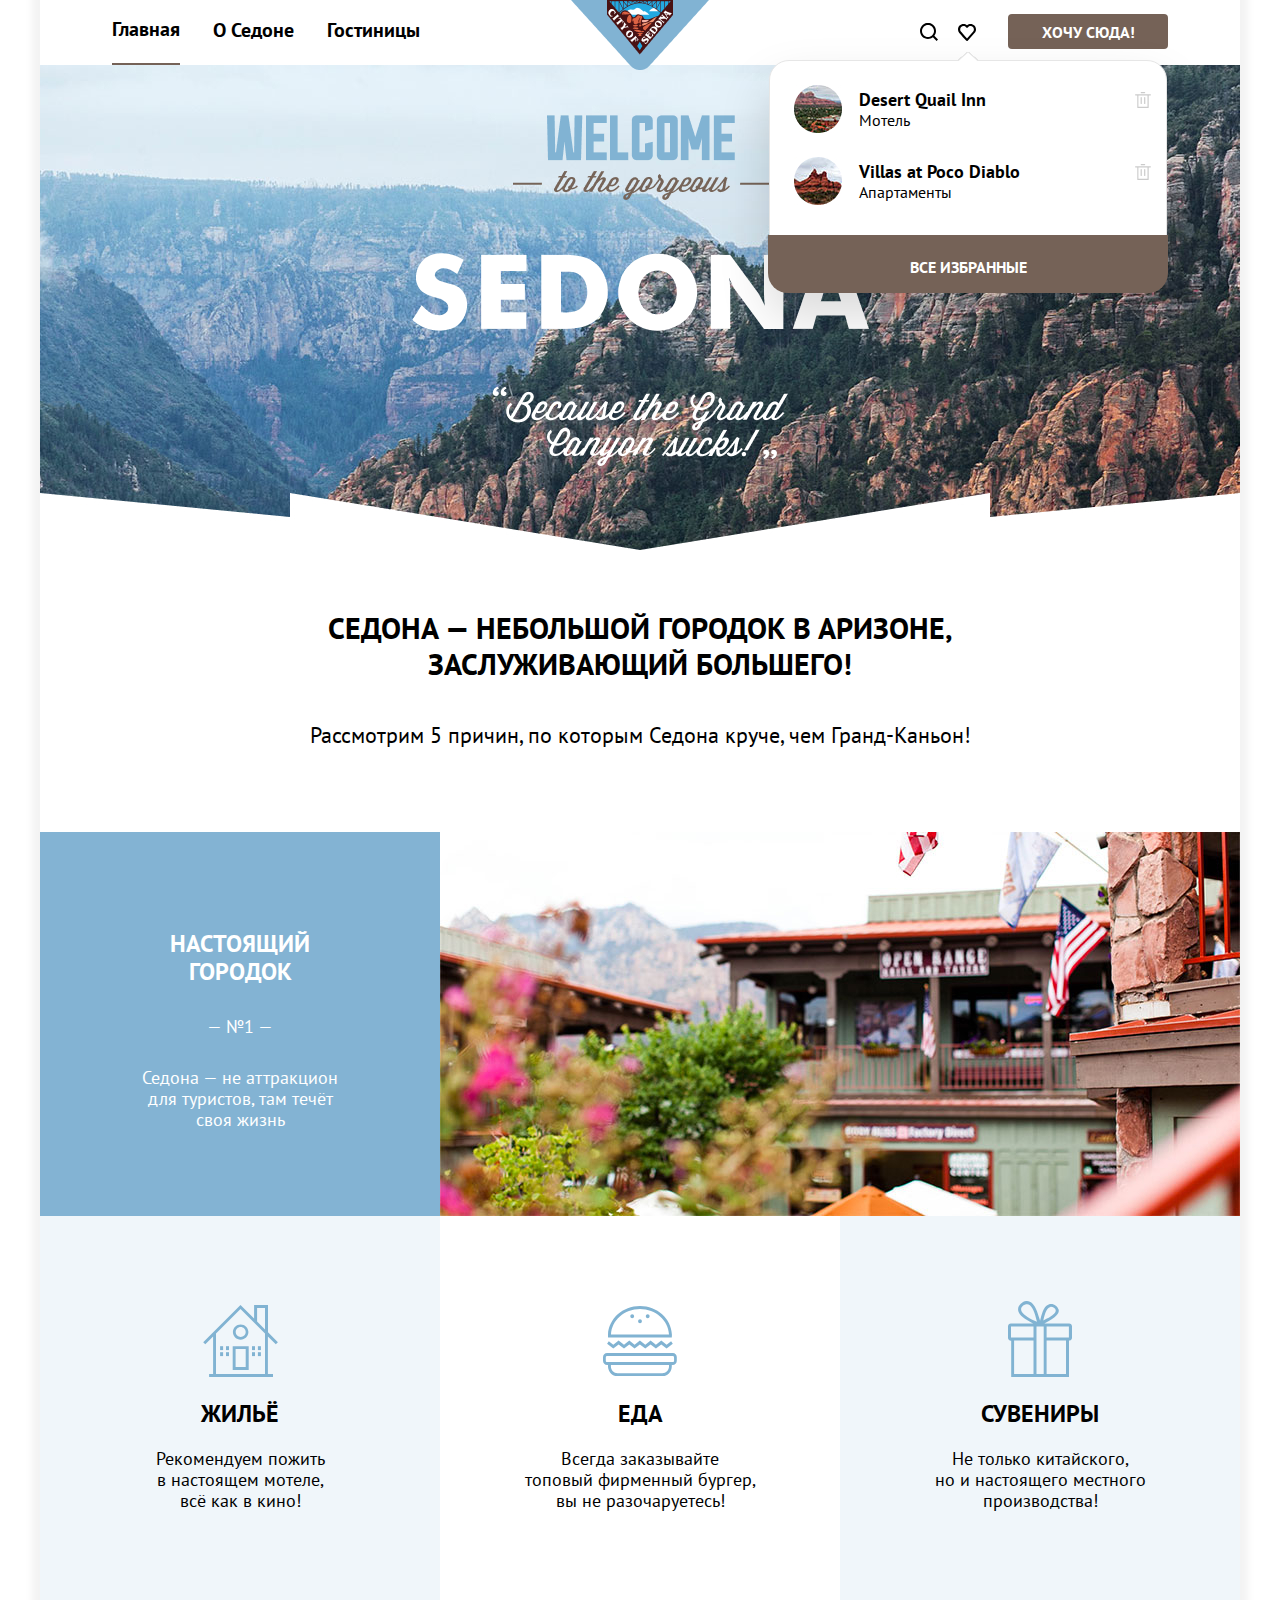
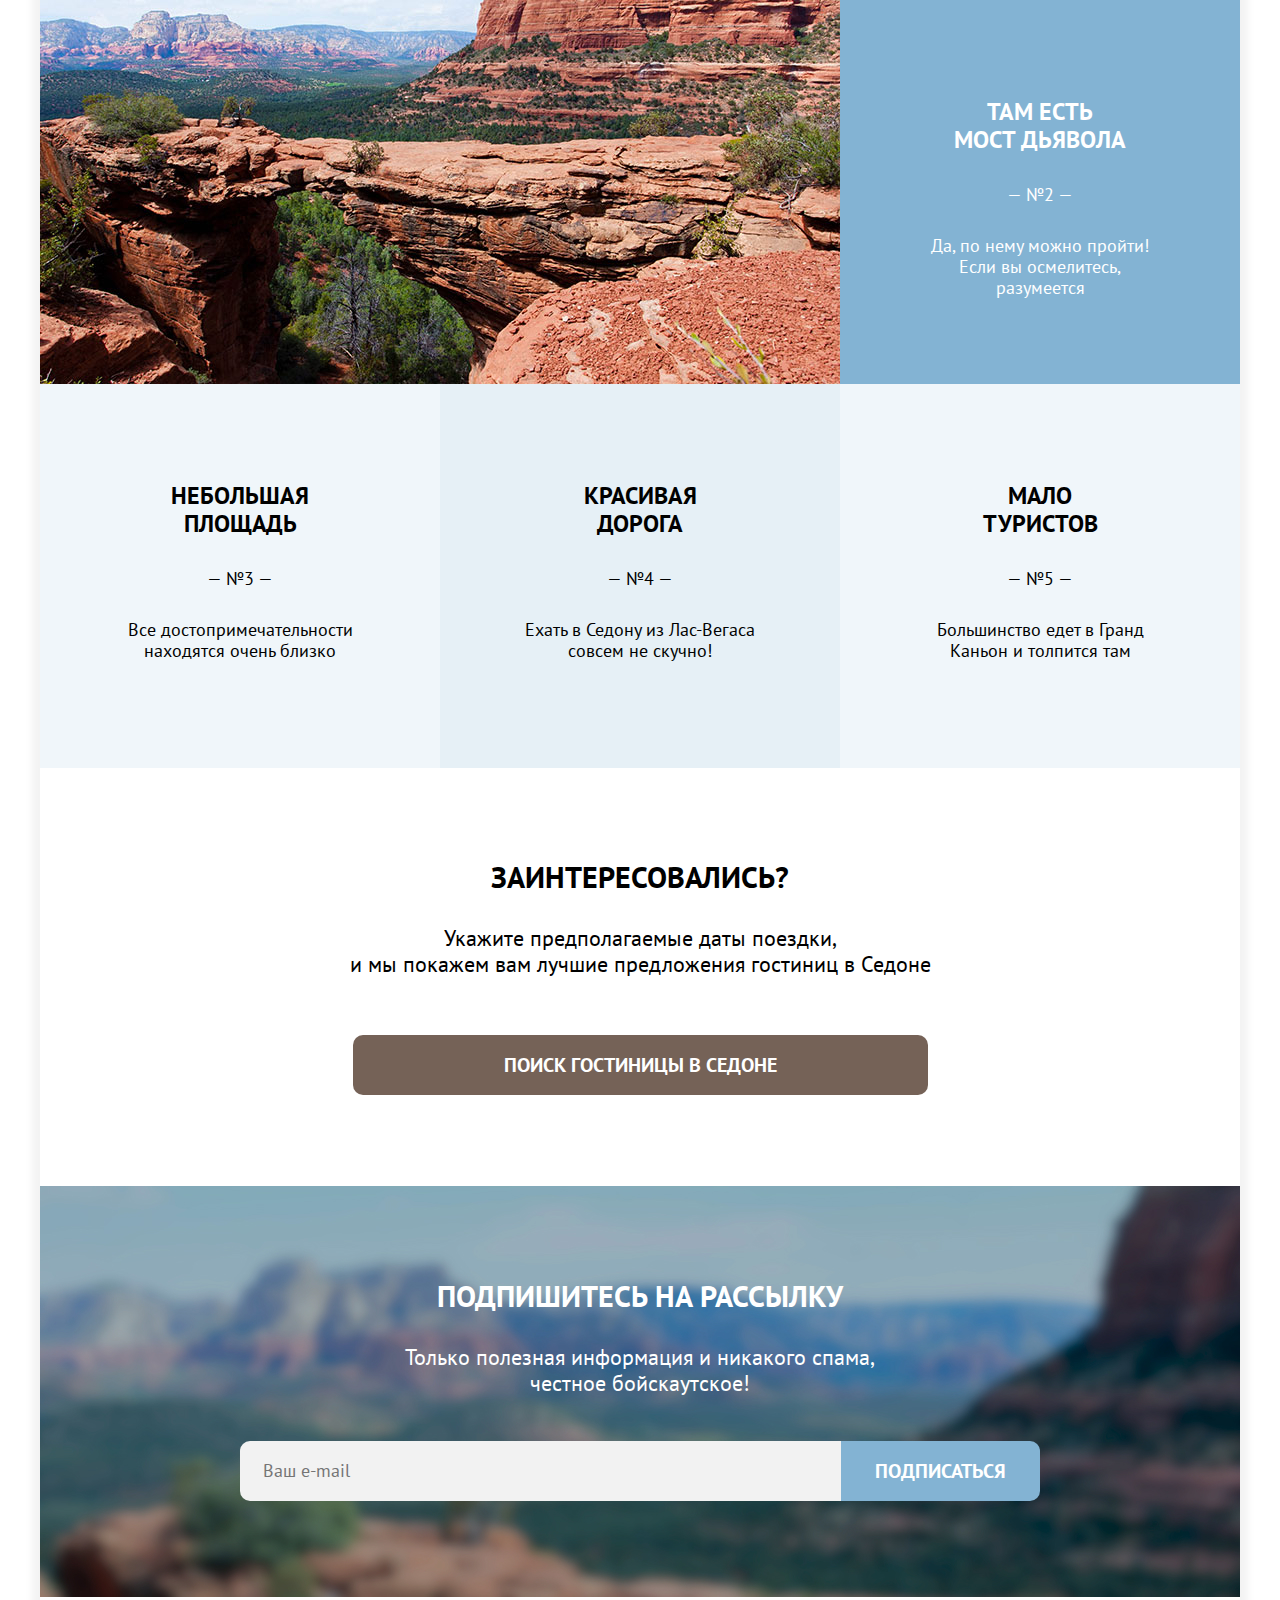
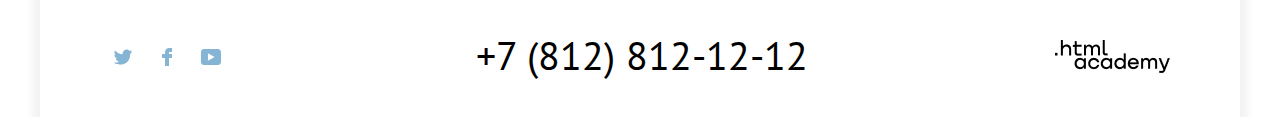
==== commit d55f3c7f: "Update index.html" ====
--- a/index.html
+++ b/index.html
@@ -41,7 +41,7 @@
                             Избранное
                         </span>
                         </a>
-                        <div class="popover popover-cart -popover-open">
+                        <div class="popover popover-cart popover-open">
                             <span class="triangle"></span>
                             <ul class="favorite-hotel-list">
                                 <li class="favorite-hotel-item">
@@ -54,7 +54,7 @@
                                     </a>
                                     <button type="button" class="button-delete">
                                         <span class="visually-hidden"> Удалить </span>
-                                    </a>
+                                    </button>
                                 </li>
                                 <li class="favorite-hotel-item">
                                     <a class="favorite-hotel" href="#">
@@ -69,7 +69,7 @@
                                     </button>
                                 </li>
                             </ul>
-                            <a class="all-favorite button">
+                            <a class="all-favorite button" href="#">
                                 <div class="all-favotite-text">ВСЕ ИЗБРАННЫЕ</div>
                             </a>
                         </div>
@@ -222,9 +222,9 @@
                     <p class="mailing-text">
                         Только полезная информация и никакого спама, <br> честное бойскаутское!
                     </p>
-                    <form class="mailing-form">
+                    <form class="mailing-form" action="https://echo.htmlacademy.ru/">
                         <p class="mailing-email">
-                            <input class="field" placeholder="Ваш e-mail" type="email" name="mailing-email">
+                            <input class="field email-field" placeholder="Ваш e-mail" type="email" name="mailing-email">
                         </p>
                         <button class="mailing-button button" type="submit">
                             Подписаться
@@ -265,7 +265,7 @@
                 </button>
                 <section class="modal-content">
                     <h2 class="modal-title">Поиск гостиницы в Седоне</h2>
-                    <form class="modal-form" action="" method="post">
+                    <form class="modal-form" action="https://echo.htmlacademy.ru/" method="post">
                         <div class="field-group">
                             <label for="date-start"> Дата заезда:</label>
                             <input class="field" type="text" id="date-start" name="date-start" placeholder="01.01.2020" value="27 апреля 2020">
@@ -278,22 +278,22 @@
                         </div>
                         <div class="field-group">
                             <label for="num-adults"> Взрослые:</label>
-                            <input class="field" type="number" id="num-adults" name="num-adults" value="2" min="0">
+                            <input class="field adult-field" type="number" id="num-adults" name="num-adults" value="2" min="0">
+                            <div class="minus minus-1"> </div>
                             <div class="plus plus-1"> </div>
+                            <div class="children">
+                                <label for="num-children"> Дети: </label>
+                                <button class="info" type="button">
+                                    i
+                                    <span class="visually-hidden">Посмотреть дополнительную информацию</span>
+                                </button>
+                                <p class="info-pop">
+                                    <span class="modal-triangle"></span> Укажите количество детей, которые будут с вами, возраст которых от 6 до 18 лет. Дети до 6 лет размещаются бесплатно.
+                                </p>
+                            </div>
+                            <input class="field children-field" type="number" id="num-children" name="num-children" value="1" min="0">
+                            <div class="minus minus-2"> </div>
                             <div class="plus plus-2"> </div>
-                            <div class="minus minus-1"> </div>
-                            <div class="minus minus-2"> </div>
-                            <span class="children">
-                            <label for="num-children"> Дети: </label>
-                            <button class="info" type="button">
-                                i
-                                <span class="visually-hidden">Посмотреть дополнительную информацию</span>
-                            </button>
-                            <p class="info-pop">
-                                <span class="modal-triangle"></span> Укажите количество детей, которые будут с вами, возраст которых от 6 до 18 лет. Дети до 6 лет размещаются бесплатно.
-                            </p>
-                            </span>
-                            <input class="field" type="number" id="num-children" name="num-children" value="1" min="0">
                         </div>
                         <button class="button modal-form-submit" type="submit">Найти</button>
                     </form>
--- a/styles/styles.css
+++ b/styles/styles.css
@@ -49,6 +49,7 @@
     margin: 0 auto;
     width: 1200px;
     text-align: center;
+    box-shadow: 0 0 8px 8px rgba(0, 0, 0, 0.05);
 }
 
 .main-navigation {
@@ -74,9 +75,9 @@
 .navigation-list.navigation-user {
     margin: auto;
     margin-right: 0;
-    gap: 20px;
-    height: 37px;
+    height: 65px;
     align-items: flex-start;
+    gap: 0;
 }
 
 .sedona-logo {
@@ -96,7 +97,7 @@
 }
 
 .container-head-reasons {
-    padding: 60px 0 64px 0;
+    padding: 60px 0 62px 0;
     display: flex;
     flex-direction: column;
     align-items: center;
@@ -106,7 +107,7 @@
 .sedona-description {
     width: 720px;
     margin-top: 0;
-    margin-bottom: 15px;
+    margin-bottom: 18px;
 }
 
 .advantages-list {
@@ -122,7 +123,9 @@
 .contacts {
     display: flex;
     height: 120px;
-    margin: 0 72px;
+    margin: 0 66px;
+    margin-right: 48px;
+    padding: 0;
     align-items: center;
     justify-content: space-between;
 }
@@ -187,7 +190,7 @@
     box-sizing: border-box;
     border-radius: 4px;
     appearance: none;
-    background-image: url(../img/select_arrow.svg);
+    background-image: url(../img/select-arrow.svg);
     background-repeat: no-repeat;
     background-position: 253px 50%;
 }
@@ -211,12 +214,6 @@
     border-radius: 4px;
     background: none;
     margin-left: 8px;
-}
-
-.hotel-list-head .button:hover,
-.hotel-list-head .button:active,
-.hotel-list-head .button:focus {
-    border-color: #83B3D3;
 }
 
 .hotel-list-head .button+.selected {
@@ -279,15 +276,6 @@
     border-radius: 4px 0 0 4px;
 }
 
-.cost-from:hover,
-.cost-from:active,
-.cost-from:focus,
-.cost-to:hover,
-.cost-to:active,
-.cost-to:focus {
-    border: 2px solid #83B3D3;
-}
-
 .cost-to {
     border: 2px solid #FFFFFF;
     border-left: 1px solid #FFFFFF;
@@ -320,17 +308,11 @@
     padding-left: 16px;
     padding-right: 40px;
     appearance: none;
-    background-image: url(../img/select_arrow.svg);
+    background-image: url(../img/select-arrow.svg);
     background-repeat: no-repeat;
     background-position: 126px 50%;
 }
 
-.num-per-page-options:hover,
-.num-per-page-options:focus,
-.num-per-page-options:active {
-    border-color: #83B3D3;
-}
-
 .hotels {
     display: flex;
     flex-direction: column;
@@ -348,7 +330,7 @@
     padding: 0;
     display: flex;
     list-style-type: none;
-    gap: 25px;
+    gap: 10px;
 }
 
 .advantages-list {
@@ -461,7 +443,7 @@
 }
 
 .search-hotel {
-    padding: 91px 312px;
+    padding: 91px 306px;
     display: flex;
     flex-direction: column;
     justify-content: center;
@@ -600,6 +582,7 @@
 }
 
 .navigation-link {
+    margin-top: 16px;
     display: block;
     font-weight: 700;
     font-size: 20px;
@@ -623,38 +606,22 @@
     cursor: pointer;
 }
 
-.navigation-link:hover,
-.navigation-link:focus,
-.navigation-link:active,
-.phone-number:hover,
-.phone-number:active,
-.phone-number:focus {
-    color: #83B3D3;
-}
-
-.button:hover,
-.button:active,
-.button:focus,
-.pagination-link:hover,
-.pagination-link:active,
-.pagination-link:focus,
-.pages-link:hover,
-.pages-link:active,
-.pages-link:focus {
-    color: #E6E6E6;
-    text-decoration: underline;
-}
-
-.pages-item:nth-child(1):hover,
-.pages-item:nth-child(1):active,
-.pages-item:nth-child(1):focus {
-    border-bottom: 2px solid #E6E6E6;
-}
-
-.pagination-current-link:hover,
-.pagination-current-link:active,
-.pagination-current-link:focus {
-    color: rgba(0, 0, 0, 0.5);
+.search-icon {
+    margin-top: 16px;
+    background-image: url('../img/search.svg');
+    background-repeat: no-repeat;
+    background-position: center;
+    width: 32px;
+    height: 32px;
+}
+
+.favorite-icon {
+    margin-top: 16px;
+    background-image: url('../img/heart.svg');
+    background-repeat: no-repeat;
+    background-position: center;
+    width: 32px;
+    height: 32px;
 }
 
 .welcome {
@@ -713,7 +680,7 @@
 .phone-number {
     position: absolute;
     top: 38px;
-    left: 362px;
+    left: 370px;
     font: inherit;
     color: #000000;
     text-decoration: none;
@@ -917,20 +884,12 @@
     margin-bottom: 40px;
 }
 
-.navigation-user .navigation-item:nth-child(1) .navigation-link {
-    background-image: url('../img/search.svg');
-    background-repeat: no-repeat;
-    background-position: left bottom;
-    width: 18px;
-    height: 27px;
-}
-
-.navigation-user .navigation-item:nth-child(2) .navigation-link {
-    background-image: url('../img/favourites.svg');
-    background-repeat: no-repeat;
-    background-position: left bottom;
-    width: 31px;
-    height: 27px;
+.navigation-user .navigation-item:nth-child(1) {
+    margin-right: 6px;
+}
+
+.navigation-user .navigation-item:nth-child(2) {
+    margin-right: 25px;
 }
 
 .pages {
@@ -960,9 +919,10 @@
 
 .links-list .links-item .button {
     display: block;
-    width: 18px;
-    height: 18px;
+    width: 34px;
+    height: 34px;
     background-color: #ffffff;
+    opacity: 0.8;
 }
 
 .links-list .links-item:nth-child(1) .button {
@@ -984,7 +944,7 @@
 }
 
 .mailing {
-    padding: 94px 200px;
+    padding: 92px 200px 96px 200px;
     display: flex;
     flex-direction: column;
     align-items: center;
@@ -1051,27 +1011,15 @@
     height: 60px;
 }
 
-.navigation-item .button {
-    display: inline-block;
-    vertical-align: middle;
-    width: 160px;
-    height: 29px;
-    padding-top: 8px;
-    font-size: 16px;
-    line-height: 21px;
-}
-
-.navigation-list:nth-child(1) .navigation-item {
-    height: 46px;
-    padding-top: 19px;
+.navigation-item {
+    height: 63px;
 }
 
 .navigation-list:nth-child(1) .navigation-item .navigation-link {
-    height: 44px;
     background: none;
 }
 
-.navigation-link-current {
+.navigation-item-current {
     border-bottom: 2px solid #756257;
 }
 
@@ -1124,12 +1072,6 @@
     height: 20px;
     border-radius: 50%;
     background-color: #ffffff;
-}
-
-.control:hover .control-mark,
-.control:active .control-mark,
-.control:focus .control-mark {
-    background-color: #83b3d3;
 }
 
 .control-input[type="checkbox"]:checked+.control-mark {
@@ -1171,15 +1113,6 @@
     border-radius: 5px;
     cursor: pointer;
     border: none;
-}
-
-.range-toggle:hover {
-    background-color: #83B3D3;
-}
-
-.range-toggle:active,
-.range-toggle:focus {
-    outline: 3px solid #83B3D3;
 }
 
 .toggle-min {
@@ -1232,8 +1165,8 @@
     position: absolute;
     width: 398px;
     min-height: 232px;
-    left: -190px;
-    top: 48px;
+    left: -182px;
+    top: 60px;
     background: #FFFFFF;
     border: 1px solid #E6E6E6;
     box-sizing: border-box;
@@ -1259,22 +1192,64 @@
     width: 350px;
     margin: 24px;
     margin-bottom: 0;
-    padding: 0;
+    margin-right: padding: 0;
     display: grid;
-    grid-template-columns: 48px 1fr 16px;
+    grid-template-columns: 1fr 16px;
     gap: 17px;
 }
 
+.favorite-hotel {
+    display: grid;
+    grid-template-columns: 48px auto;
+    gap: 17px;
+    color: #000000;
+    text-decoration: none;
+}
+
+.favorite-hotel:hover {
+    color: #000000;
+    opacity: 0.6;
+}
+
+.favorite-hotel:focus {
+    border: 3px solid #83B3D3;
+    border-radius: 10px;
+}
+
+.favorite-hotel:active {
+    opacity: 0.3;
+}
+
 .favorite-hotel-description {
-    vertical-align: middle;
+    padding-top: 4px;
 }
 
 .button-delete {
-    width: 16px;
+    display: block;
+    width: 30px;
+    height: 30px;
     background-color: #ffffff;
     background-image: url(../img/delete.svg);
     background-repeat: no-repeat;
-    background-position: center 12px;
+    background-position: center;
+    border: none;
+    opacity: 0.2;
+}
+
+.button-delete:hover {
+    opacity: 1;
+}
+
+.button-delete:focus {
+    opacity: 1;
+    border: 3px solid #83B3D3;
+    border-radius: 10px;
+    ;
+}
+
+.button-delete:active {
+    border: none;
+    opacity: 0.1;
 }
 
 .favorite-hotel-name {
@@ -1295,15 +1270,16 @@
 }
 
 .all-favorite {
-    display: inline-block;
+    display: block;
     position: absolute;
     bottom: -2px;
     left: -2px;
-    min-height: 20px;
+    width: 400px;
     font-size: 16px;
     line-height: 20px;
-    vertical-align: middle;
-    padding: 20px 120px;
+    padding: auto;
+    padding-bottom: 16px;
+    padding-top: 12px;
     background-color: #756257;
     border-radius: 0px 0px 20px 20px;
 }
@@ -1367,12 +1343,6 @@
     border-radius: 50%;
     background: #F2F2F2;
     border: none;
-}
-
-.modal-close-button:hover,
-.modal-close-button:active,
-.modal-close-button:focus {
-    background-color: rgba(0, 0, 0, 0.2);
 }
 
 .modal-close-button::before,
@@ -1482,9 +1452,7 @@
 .info:hover,
 .info:active,
 .info:focus {
-    opacity: 0.7;
-    color: #E6E6E6;
-    text-decoration: underline;
+    background-color: #68A2CA;
 }
 
 .info-pop {
@@ -1524,12 +1492,6 @@
     display: block;
 }
 
-.mailing-form .field:hover,
-.mailing-form .field:active,
-.mailing-form .field:focus {
-    background-color: #f4faff;
-}
-
 .field[type="number"]::-webkit-outer-spin-button,
 .field[type="number"]::-webkit-inner-spin-button {
     position: absolute;
@@ -1597,6 +1559,47 @@
     left: 610px;
 }
 
+.control:hover .control-input[type="checkbox"]+.control-mark {
+    opacity: 0.6;
+}
+
+.control:focus .control-input[type="checkbox"]+.control-mark {
+    opacity: 0.6;
+    border: 3px solid #83B3D3;
+    border-radius: 5px;
+}
+
+.control:active .control-input[type="checkbox"]+.control-mark {
+    opacity: 0.3;
+}
+
+.control:focus .control-input[type="radio"]+.control-mark {
+    border: 3px solid #83B3D3;
+    border-radius: 50%;
+}
+
+.cost:hover {
+    opacity: 0.6;
+}
+
+.cost:active {
+    background: #756257;
+}
+
+.range-toggle:hover {
+    box-shadow: 0px 4px 10px rgba(0, 0, 0, 0.25);
+}
+
+.range-toggle:focus {
+    border: 3px solid #83B3D3;
+    border-radius: 5px;
+}
+
+.range-toggle:active {
+    border: 2px solid #83B3D3;
+    border-radius: 5px;
+}
+
 .control-input:disabled+.control-mark {
     background-color: rgb(201, 173, 173);
 }
@@ -1621,15 +1624,16 @@
     border-color: #ffffff;
 }
 
+.num-per-page-options:active,
+.sorting:active {
+    background-color: #E6E6E6;
+    color: #E6E6E6;
+    ;
+}
+
 .sorting:disabled {
     background-color: rgb(145, 143, 143);
     color: #ffffff;
-}
-
-.modal .field:hover,
-.modal .field:focus,
-.modal .field:active {
-    background-color: #f4faff;
 }
 
 .button-disabled,
@@ -1639,4 +1643,322 @@
 .info:hover:disabled {
     background-color: rgb(145, 143, 143);
     cursor: default;
+}
+
+.navigation-link:hover {
+    color: #756257;
+}
+
+.navigation-link:focus {
+    margin-top: 12px;
+    padding: 3px;
+    color: #756257;
+    border: 3px solid #83B3D3;
+    border-radius: 10px;
+}
+
+.navigation-link:active {
+    border: none;
+    margin-top: 15px;
+    color: #756257;
+    opacity: 0.3;
+}
+
+.search-icon:hover {
+    background-image: url(../img/search-brown.svg);
+}
+
+.search-icon:focus {
+    background-image: url(../img/search-brown.svg);
+    margin-top: 10px;
+}
+
+.search-icon:active {
+    background-image: url(../img/search-brown.svg);
+    margin-top: 16px;
+}
+
+.favorite-icon:hover {
+    background-image: url(../img/heart-brown.svg);
+}
+
+.favorite-icon:focus {
+    background-image: url(../img/heart-brown.svg);
+    margin-top: 10px;
+}
+
+.favorite-icon:active {
+    background-image: url(../img/heart-brown.svg);
+    margin-top: 16px;
+}
+
+.navigation-link.button {
+    display: inline-block;
+    vertical-align: middle;
+    width: 160px;
+    height: 27px;
+    padding-top: 8px;
+    font-size: 16px;
+    line-height: 21px;
+    border-radius: 4px;
+    margin-top: 14px;
+}
+
+.all-favorite:hover,
+.button:hover {
+    background: #615048;
+    color: #ffffff;
+}
+
+.all-favorite:focus {
+    width: 394px;
+    background: #615048;
+    border: 3px solid #83B3D3;
+    border-radius: 4px;
+    color: #ffffff;
+}
+
+.navigation-link.button:focus {
+    margin-top: 12px;
+}
+
+.button:focus {
+    background: #615048;
+    border: 3px solid #83B3D3;
+    border-radius: 4px;
+    color: #ffffff;
+}
+
+.all-favorite:active,
+.button:active {
+    opacity: 1;
+    background: #615048;
+    border: none;
+    color: rgba(255, 255, 255, 0.3);
+}
+
+.reset-button:hover {
+    background: none;
+    opacity: 0.6;
+}
+
+.reset-button:focus {
+    background: none;
+    opacity: 0.6;
+    border: 3px solid #83B3D3;
+    border-radius: 4px;
+}
+
+.reset-button:active {
+    background: none;
+    border: none;
+    opacity: 0.3;
+}
+
+.mailing-button:hover,
+.modal-form-submit:hover,
+.submit-button:hover,
+.button-favorite:hover,
+.pagination-link:hover,
+.button-show-more:hover {
+    background-color: #68A2CA;
+    color: #ffffff;
+}
+
+.modal-form-submit:focus,
+.submit-button:focus {
+    background: #68A2CA;
+    border-color: 3px solid #756257;
+    border-radius: 10px;
+}
+
+.button-favorite:focus,
+.pagination-link:focus,
+.button-show-more:focus {
+    background: #68A2CA;
+    border: 3px solid #756257;
+    border-radius: 4px;
+}
+
+.pagination-link:focus {
+    padding-top: 12px;
+    padding-bottom: 12px;
+}
+
+.submit-button:focus {
+    border-color: #ffffff;
+    border-radius: 4px;
+}
+
+.mailing-button:focus {
+    background: #68A2CA;
+    border: 3px solid #756257;
+    border-radius: 0px 10px 10px 0px;
+}
+
+.modal-form-submit:active,
+.mailing-button:active,
+.submit-button:active,
+.button-favorite:active,
+.button-show-more:active {
+    background: #68A2CA;
+    color: rgba(255, 255, 255, 0.3);
+    border: none;
+}
+
+.favorited:hover {
+    background: #6C9E42;
+}
+
+.favorited:focus {
+    background: #6C9E42;
+}
+
+.favorited:active {
+    background: #6C9E42;
+}
+
+.mailing-form .field:hover,
+.modal .field:hover,
+.modal-close-button:hover {
+    background: #E6E6E6;
+}
+
+.modal-close-button:focus {
+    background: #E6E6E6;
+    border: 3px solid #83B3D3;
+    border-radius: 50%;
+}
+
+.modal-close-button:focus::before,
+.modal-close-button:focus::after {
+    top: 22px;
+    left: 16px;
+}
+
+.modal-close-button:active {
+    opacity: 0.6;
+    border: none;
+}
+
+.modal-close-button:active::before,
+.modal-close-button:active::after {
+    top: 25px;
+    left: 19px;
+}
+
+.mailing-form .field:focus {
+    min-height: 54px;
+    background: #E6E6E6;
+    border: 3px solid #83B3D3;
+    border-radius: 10px 0px 0px 10px;
+}
+
+.modal .field:focus {
+    background: #E6E6E6;
+    min-height: 44px;
+    border: 3px solid #83B3D3;
+    border-radius: 4px;
+}
+
+.mailing-form .field:active {
+    min-height: 56px;
+    background: #FFFFFF;
+    border: 2px solid #000000;
+    border-radius: 10px 0px 0px 10px;
+}
+
+.modal .field:active {
+    min-height: 46px;
+    background: #FFFFFF;
+    border: 2px solid #000000;
+    border-radius: 4px;
+}
+
+.mailing-form .field:invalid {
+    min-height: 56px;
+    background: #FFFFFF;
+    border: 2px solid #FF5757;
+    border-radius: 10px 0px 0px 10px;
+}
+
+.links-list .links-item .button:hover {
+    opacity: 1;
+}
+
+.links-list .links-item .button:focus {
+    opacity: 1;
+    border: 3px solid #83B3D3;
+    border-radius: 10px;
+}
+
+.links-list .links-item .button:active {
+    border: none;
+    opacity: 0.1;
+}
+
+.html-academy {
+    width: 160px;
+    height: 70px;
+    background-image: url(../img/logo-htmlacademy.png);
+    background-position: center;
+    background-repeat: no-repeat;
+}
+
+.html-academy:hover {
+    background-image: url(../img/logo-htmlacademy-brown.png);
+}
+
+.html-academy:focus {
+    background-image: url(../img/logo-htmlacademy-brown.png);
+    border: 3px solid #83B3D3;
+    border-radius: 10px;
+}
+
+.html-academy:active {
+    background-image: url(../img/logo-htmlacademy-brown.png);
+    opacity: 0.3;
+    border: none;
+}
+
+.phone-number:hover,
+.hotel-name:hover {
+    color: #756257;
+}
+
+.phone-number:focus,
+.hotel-name:focus {
+    color: #756257;
+    border: 3px solid #83B3D3;
+    border-radius: 10px;
+}
+
+.phone-number:active,
+.hotel-name:active {
+    color: #756257;
+    opacity: 0.3;
+    border: none;
+}
+
+.num-per-page-options:hover,
+.num-per-page-options:focus,
+.sorting:hover,
+.sorting:focus,
+.button-display:hover,
+.button-display:focus {
+    background-color: #ffffff;
+    border-color: #83B3D3;
+}
+
+.hotel-pic:hover {
+    opacity: 0.6;
+}
+
+.hotel-pic:active {
+    opacity: 0.3;
+}
+
+.hotel-pic:focus {
+    opacity: 1;
+    border: 3px solid #83B3D3;
 }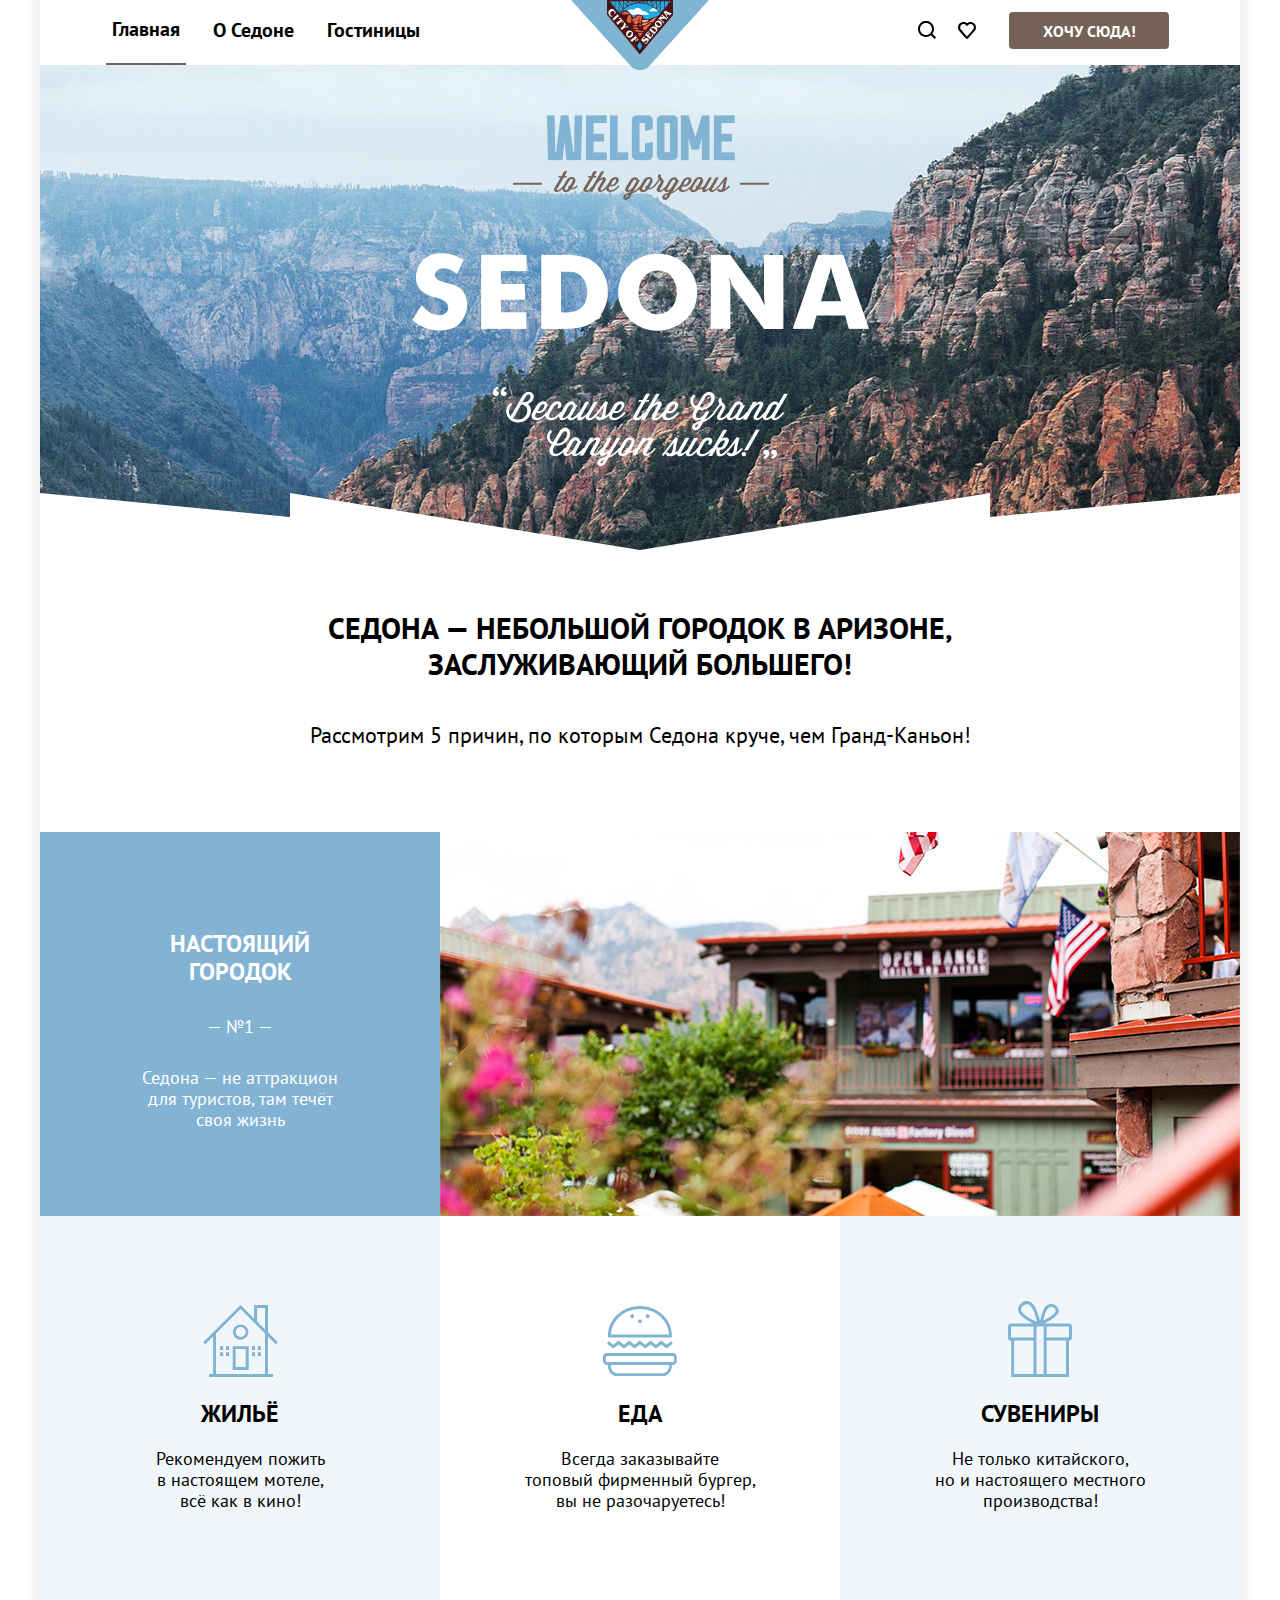
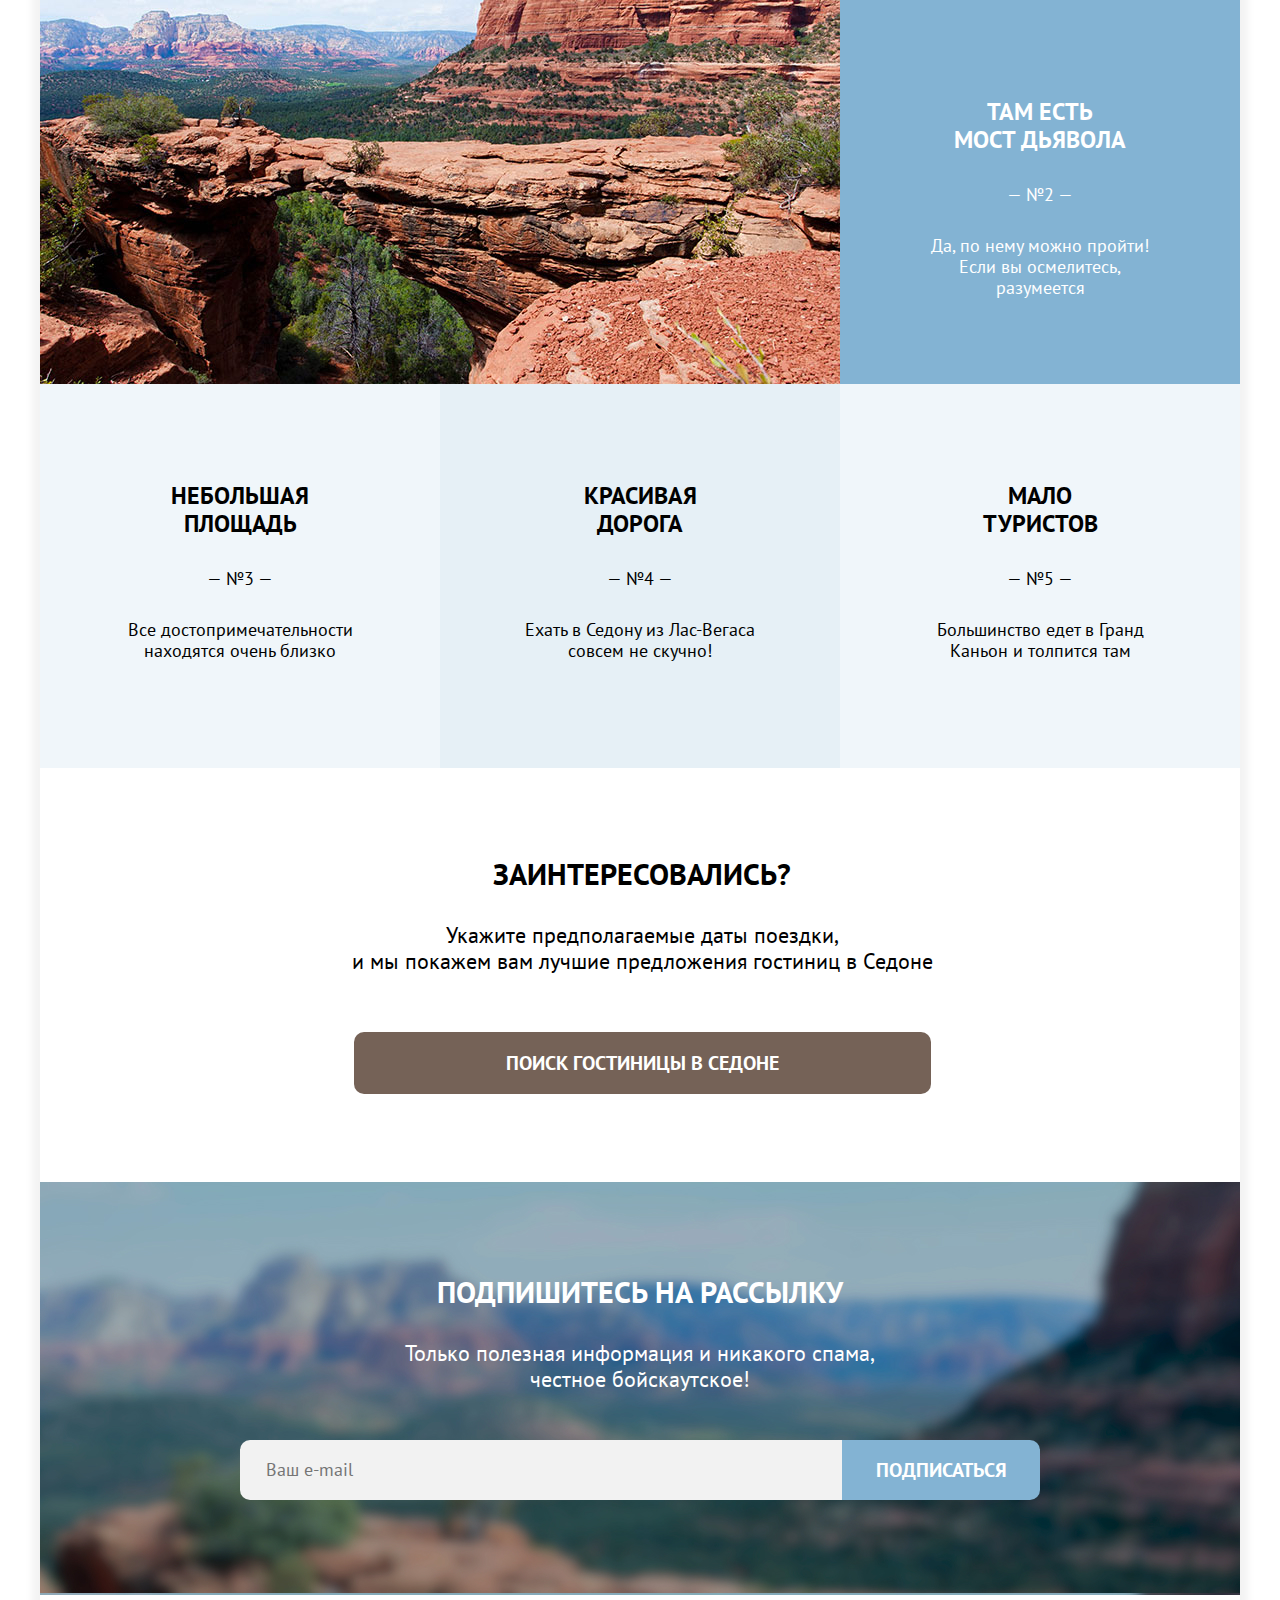
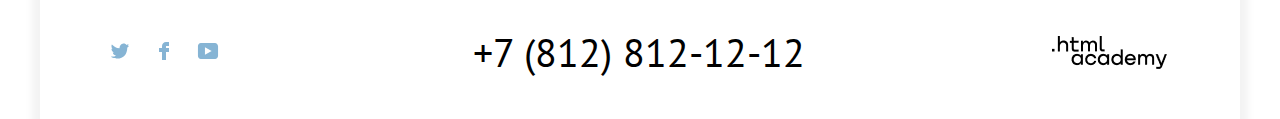
==== commit b0496df5: "Update index.html" ====
--- a/index.html
+++ b/index.html
@@ -41,7 +41,7 @@
                             Избранное
                         </span>
                         </a>
-                        <div class="popover popover-cart popover-open">
+                        <div class="popover popover-cart -popover-open">
                             <span class="triangle"></span>
                             <ul class="favorite-hotel-list">
                                 <li class="favorite-hotel-item">
--- a/styles/styles.css
+++ b/styles/styles.css
@@ -1,1964 +1,2071 @@
-@font-face {
-    font-family: "PT Sans";
-    font-style: normal;
-    font-weight: 400;
-    src: url("../fonts/ptsans-400.woff2") format("woff2");
-    font-display: swap;
-}
-
-@font-face {
-    font-family: "PT Sans";
-    font-style: normal;
-    font-weight: 700;
-    src: url("../fonts/ptsans-700.woff2") format("woff2");
-    font-display: swap;
-}
-
-html {
-    height: 100%;
-}
-
-body {
-    margin: 0;
-    display: flex;
-    flex-direction: column;
-    min-height: 100%;
-    font-family: "PT Sans", sans-serif;
-    font-size: 22px;
-    line-height: 26px;
-    color: #000000;
-    background-color: #ffffff;
-}
-
-.main-container {
-    flex-grow: 1;
-}
-
-.visually-hidden {
-    position: absolute;
-    width: 1px;
-    height: 1px;
-    margin: -1px;
-    padding: 0;
-    border: 0;
-    clip: rect(0 0 0 0);
-    overflow: hidden;
-}
-
-.container {
-    margin: 0 auto;
-    width: 1200px;
-    text-align: center;
-    box-shadow: 0 0 8px 8px rgba(0, 0, 0, 0.05);
-}
-
-.main-navigation {
-    display: flex;
-    padding-left: 72px;
-    padding-right: 72px;
-    min-height: 65px;
-    justify-content: center;
-}
-
-.navigation-list {
-    margin: 0;
-    padding: 0;
-    list-style-type: none;
-    display: flex;
-    flex-wrap: wrap;
-    gap: 33px;
-    align-items: center;
-    margin-right: auto;
-    max-width: 450px;
-}
-
-.navigation-list.navigation-user {
-    margin: auto;
-    margin-right: 0;
-    height: 65px;
-    align-items: flex-start;
-    gap: 0;
-}
-
-.sedona-logo {
-    position: absolute;
-    left: auto;
-    right: auto;
-}
-
-.welcome {
-    display: block;
-    margin: 0 auto;
-    height: 485px;
-}
-
-.welcome-to-sedona {
-    padding-top: 50px;
-}
-
-.container-head-reasons {
-    padding: 60px 0 62px 0;
-    display: flex;
-    flex-direction: column;
-    align-items: center;
-    justify-content: center;
-}
-
-.sedona-description {
-    width: 720px;
-    margin-top: 0;
-    margin-bottom: 18px;
-}
-
-.advantages-list {
-    margin: 0;
-    padding: 0;
-}
-
-.page-footer-container {
-    display: flex;
-    flex-direction: column;
-}
-
-.contacts {
-    display: flex;
-    height: 120px;
-    margin: 0 66px;
-    margin-right: 48px;
-    padding: 0;
-    align-items: center;
-    justify-content: space-between;
-}
-
-.catalog-head {
-    text-align: left;
-}
-
-.filters {
-    padding: 0;
-    margin: 0;
-}
-
-.filters-form {
-    margin: 0;
-    padding: 0;
-    display: grid;
-    grid-template-columns: 215px 310px 290px 160px;
-}
-
-.filter-group {
-    border: 0;
-    padding: 0;
-}
-
-.filter-list {
-    list-style-type: none;
-    padding: 0;
-    margin-top: 30px;
-}
-
-.filter-item {
-    margin: 0;
-    margin-bottom: 12px;
-    padding: 0;
-    font-size: 18px;
-    line-height: 24px;
-}
-
-.hotel-list-head {
-    display: flex;
-    min-height: 48px;
-    padding: 44px 0 42px 0;
-}
-
-.sorting-form {
-    height: 100%;
-    width: 287px;
-    margin-left: auto;
-    margin-right: 74px;
-}
-
-.sorting {
-    height: 48px;
-    width: 287px;
-    padding-left: 18px;
-    padding-right: 40px;
-    font: inherit;
-    font-size: 18px;
-    line-height: 23px;
-    border: 2px solid #E6E6E6;
-    box-sizing: border-box;
-    border-radius: 4px;
-    appearance: none;
-    background-image: url(../img/select-arrow.svg);
-    background-repeat: no-repeat;
-    background-position: 253px 50%;
-}
-
-.sorting:: .sorting:hover,
-.sorting:active,
-.sorting:focus {
-    border-color: #83B3D3;
-}
-
-.hotels-list {
-    margin: 0;
-    padding: 0;
-}
-
-.hotel-list-head .button {
-    display: block;
-    width: 44px;
-    height: 44px;
-    border: 2px solid #E6E6E6;
-    border-radius: 4px;
-    background: none;
-    margin-left: 8px;
-}
-
-.hotel-list-head .button+.selected {
-    border: 2px solid #000000;
-}
-
-.hotel-list-head .button:nth-of-type(1) {
-    background-image: url(../img/table.svg);
-    background-repeat: no-repeat;
-    background-position: center;
-}
-
-.hotel-list-head .button:nth-of-type(2) {
-    background-image: url(../img/slideshow.svg);
-    background-repeat: no-repeat;
-    background-position: center;
-}
-
-.hotel-list-head .button:nth-of-type(3) {
-    background-image: url(../img/list.svg);
-    background-repeat: no-repeat;
-    background-position: center;
-}
-
-.cost-input {
-    display: flex;
-    width: 290px;
-    margin-top: 36px;
-}
-
-.cost-label {
-    position: absolute;
-    width: 130px;
-    height: 48px;
-    color: rgba(255, 255, 255, 0.3);
-    text-align: end;
-    padding-top: 12px;
-    font-size: 18px;
-    line-height: 23px;
-}
-
-.cost {
-    display: inline-block;
-    vertical-align: middle;
-    font: inherit;
-    background: none;
-    font-size: 18px;
-    line-height: 23px;
-    color: rgba(255, 255, 255);
-    width: 84px;
-    height: 40px;
-    border: none;
-    padding-left: 16px;
-    padding-right: 40px;
-}
-
-.cost-from {
-    border: 2px solid #FFFFFF;
-    border-right: 1px solid #FFFFFF;
-    border-radius: 4px 0 0 4px;
-}
-
-.cost-to {
-    border: 2px solid #FFFFFF;
-    border-left: 1px solid #FFFFFF;
-    border-radius: 0 4px 4px 0;
-}
-
-.page-navigation {
-    display: flex;
-    margin: 0;
-    padding: 0;
-    margin-top: 8px;
-    align-items: center;
-    justify-content: space-between;
-    width: 100%;
-}
-
-.num-per-page-form {
-    height: 48px;
-}
-
-.num-per-page-options {
-    width: 162px;
-    height: 100%;
-    border: 2px solid #E6E6E6;
-    border-radius: 4px;
-    font-size: 18px;
-    line-height: 23px;
-    color: #333333;
-    margin-left: 46px;
-    padding-left: 16px;
-    padding-right: 40px;
-    appearance: none;
-    background-image: url(../img/select-arrow.svg);
-    background-repeat: no-repeat;
-    background-position: 126px 50%;
-}
-
-.hotels {
-    display: flex;
-    flex-direction: column;
-    padding: 0 72px;
-}
-
-.pagination {
-    margin-right: auto;
-    display: flex;
-    gap: 8px;
-    padding: 0;
-}
-
-.links-list {
-    padding: 0;
-    display: flex;
-    list-style-type: none;
-    gap: 10px;
-}
-
-.advantages-list {
-    display: grid;
-    grid-template-columns: 400px 400px 400px;
-    grid-template-rows: auto auto auto auto;
-    grid-template-areas: "r1 r1 r1" "r1 r1 r1" "r2 r2 r2" "r3 r4 r5";
-}
-
-.advantages-description {
-    width: 250px;
-}
-
-.reason-name {
-    padding: 0;
-    margin: 0;
-}
-
-.reason-description {
-    padding: 0;
-    margin: 0;
-    width: 250px;
-}
-
-.real-town {
-    grid-area: r1;
-    display: grid;
-    grid-template-columns: 400px 400px 400px;
-    grid-template-rows: auto auto;
-    grid-template-areas: "reason photo photo" "r r r";
-}
-
-.container-town {
-    grid-area: reason;
-}
-
-.real-town-img {
-    grid-area: photo;
-    display: block;
-}
-
-.real-town .advantages-description {
-    width: 220px;
-}
-
-.real-town-reasons-list {
-    grid-area: r;
-    display: grid;
-    grid-template-columns: 400px 400px 400px;
-}
-
-.real-town-reasons-item {
-    min-height: 121px;
-    padding: 184px 75px 79px 75px;
-    display: flex;
-    flex-direction: column;
-    align-items: center;
-    gap: 20px;
-}
-
-.container-advantage {
-    min-height: 207px;
-    padding: 98px 75px 79px 75px;
-    display: flex;
-    flex-direction: column;
-    align-items: center;
-    gap: 30px;
-}
-
-.advantages-name,
-.advantages-number,
-.advantages-description {
-    margin: 0;
-    height: auto;
-}
-
-.advantages-item:nth-child(2) {
-    margin: 0;
-    padding: 0;
-    grid-area: r2;
-    display: grid;
-    grid-template-columns: 400px 400px 400px;
-}
-
-.devil-bridge-img {
-    grid-column: 1/3;
-    display: block;
-}
-
-.advantages-item:nth-child(3) {
-    grid-area: r3;
-}
-
-.advantages-item:nth-child(4) {
-    grid-area: r4;
-}
-
-.advantages-item:nth-child(5) {
-    grid-area: r5;
-}
-
-.real-town-reasons-list {
-    padding: 0;
-    margin: 0;
-    list-style-type: none;
-}
-
-.advantages-list {
-    list-style-type: none;
-}
-
-.search-hotel {
-    padding: 91px 306px;
-    display: flex;
-    flex-direction: column;
-    justify-content: center;
-    align-items: center;
-}
-
-.interested {
-    margin: 0;
-}
-
-.interested-description {
-    width: 625px;
-    margin-top: 30px;
-    margin-bottom: 58px;
-}
-
-.hotels-item {
-    padding: 0;
-    margin: 0;
-}
-
-.hotels-list {
-    list-style-type: none;
-    padding: 0;
-}
-
-.hotel-card {
-    display: grid;
-    grid-template-columns: auto 1fr 160px;
-    column-gap: 37px;
-    border-top: 1px solid #E6E6E6;
-    padding: 0;
-    margin: 0;
-    padding-bottom: 30px;
-    padding-top: 30px;
-    text-align: left;
-}
-
-.hotel-description {
-    padding: 0;
-    margin: 0;
-    min-height: 120px;
-    display: grid;
-    grid-template-columns: 150px 1fr;
-    grid-template-rows: auto 55px 37px;
-    column-gap: 8px;
-}
-
-.hotel-name {
-    grid-column: 1/3;
-    margin: 0;
-    padding: 0;
-}
-
-.hotel-type,
-.hotel-price {
-    padding: 0;
-    margin: 0;
-    font-size: 18px;
-    line-height: 23px;
-}
-
-.hotel-rank {
-    display: flex;
-    flex-direction: column;
-    justify-content: space-between;
-    align-items: center;
-    padding-top: 6px;
-}
-
-.stars {
-    background-image: url('../img/star2.svg');
-    background-repeat: repeat-x;
-    background-position-y: center;
-    background-position-x: left;
-    width: 24px;
-    height: 18px;
-}
-
-.hotels-item:nth-child(1) .stars {
-    width: 96px;
-}
-
-.hotels-item:nth-child(2) .stars {
-    width: 72px;
-}
-
-.hotels-item:nth-child(3) .stars {
-    width: 48px;
-}
-
-.hotels-item:nth-child(4) .stars {
-    width: 48px;
-}
-
-.rank {
-    display: block;
-    background-color: #F2F2F2;
-    border-radius: 4px;
-    width: 160px;
-    padding-top: 8px;
-    padding-bottom: 8px;
-    font-size: 16px;
-    line-height: 21px;
-    text-align: center;
-    text-transform: uppercase;
-}
-
-.button-more,
-.button-favorite {
-    padding-top: 7px;
-    padding-bottom: 7px;
-    text-align: center;
-}
-
-.pagination-item {
-    display: block;
-    width: 55px;
-    height: 55px;
-    background-color: #83B3D3;
-    text-align: center;
-    border-radius: 4px;
-}
-
-.pagination-current-item {
-    background-color: #F2F2F2;
-}
-
-.main-index {
-    text-align: center;
-}
-
-.page-header {
-    color: #000000;
-    background-color: #FFFFFF;
-}
-
-.navigation-link {
-    margin-top: 16px;
-    display: block;
-    font-weight: 700;
-    font-size: 20px;
-    line-height: 26px;
-    color: #000000;
-    text-align: center;
-    background-color: #FFFFFF;
-    text-decoration: none;
-}
-
-.button {
-    font: inherit;
-    color: #000000;
-    text-decoration: none;
-    text-transform: uppercase;
-    color: #ffffff;
-    background-color: #756257;
-    font-weight: 700;
-    font-size: 16px;
-    border-radius: 4px;
-    cursor: pointer;
-}
-
-.search-icon {
-    margin-top: 16px;
-    background-image: url('../img/search.svg');
-    background-repeat: no-repeat;
-    background-position: center;
-    width: 32px;
-    height: 32px;
-}
-
-.favorite-icon {
-    margin-top: 16px;
-    background-image: url('../img/heart.svg');
-    background-repeat: no-repeat;
-    background-position: center;
-    width: 32px;
-    height: 32px;
-}
-
-.welcome {
-    background-image: url(../img/index-background.jpg);
-}
-
-.sedona-description,
-.h2,
-.interested {
-    text-transform: uppercase;
-    font-weight: 700;
-    font-size: 30px;
-    line-height: 36px;
-}
-
-.advantages-item:nth-child(1),
-.advantages-item:nth-child(2) {
-    background: #83B3D3;
-    color: #FFFFFF;
-}
-
-.advantages-item:nth-child(2n+3) {
-    background: rgba(131, 179, 211, 0.12);
-}
-
-.advantages-item:nth-child(1) ul {
-    color: #000000;
-    background-color: #ffffff;
-}
-
-.advantages-item:nth-child(1) .real-town-reasons-item:nth-child(2n+1) {
-    background-color: rgba(131, 179, 211, 0.12);
-}
-
-.advantages-item:nth-last-child(2) {
-    background: rgba(131, 179, 211, 0.2);
-}
-
-.advantages-name,
-.reason-name {
-    text-transform: uppercase;
-    font-size: 24px;
-    line-height: 28px;
-}
-
-.advantages-list,
-.real-town-reasons-list {
-    font-size: 18px;
-    line-height: 21px;
-}
-
-.contacts {
-    position: relative;
-}
-
-.phone-number {
-    position: absolute;
-    top: 38px;
-    left: 370px;
-    font: inherit;
-    color: #000000;
-    text-decoration: none;
-    font-size: 40px;
-    line-height: 40px;
-}
-
-.mailing-button {
-    background-color: #83B3D3;
-    text-transform: uppercase;
-    color: #ffffff;
-    font-weight: 700;
-    font-size: 22px;
-    line-height: 26px;
-}
-
-.pages-item {
-    display: inline-block;
-    vertical-align: middle;
-}
-
-.pages-link {
-    font-weight: normal;
-    font-size: 16px;
-    line-height: 21px;
-    color: #FFFFFF;
-    text-decoration: none;
-}
-
-.catalog-head {
-    display: flex;
-    flex-direction: column;
-    margin: 0;
-    background-color: #83B3D3;
-    background: url(../img/catalog-background-filters.jpg);
-    background-position: center;
-    background-size: cover;
-    color: #ffffff;
-    min-height: 338px;
-    padding: 35px 72px;
-}
-
-.buttons {
-    display: flex;
-    flex-direction: column;
-    margin-top: 62px;
-    margin-left: 80px;
-    width: 160px;
-}
-
-.submit-button,
-.reset-button {
-    height: 48px;
-    border: 0;
-}
-
-.submit-button {
-    color: #ffffff;
-    background-color: #83B3D3;
-    line-height: 21px;
-}
-
-.reset-button {
-    margin-top: 6px;
-    text-transform: capitalize;
-    background-color: rgba(0, 0, 0, 0);
-    font-size: 18px;
-    line-height: 23px;
-    font-weight: 400;
-    color: #ffffff;
-}
-
-.searched {
-    font-weight: bold;
-    font-size: 30px;
-    line-height: 48px;
-    text-transform: uppercase;
-    margin: 0;
-}
-
-.button-more {
-    font-size: 16px;
-    background: #756257;
-    color: #ffffff;
-    width: 150px;
-}
-
-.button-favorite {
-    font-size: 16px;
-    background-color: #83B3D3;
-    color: #ffffff;
-    width: 160px;
-}
-
-.favorited {
-    background-color: #7DB54F;
-}
-
-.rank {
-    text-align: center;
-    text-transform: uppercase;
-    background: #F2F2F2;
-}
-
-.pagination-link {
-    font-weight: bold;
-    font-size: 20px;
-    line-height: 26px;
-    text-align: center;
-    color: #ffffff;
-    text-decoration: none;
-    display: block;
-    padding-top: 15px;
-    padding-bottom: 15px;
-    border-radius: 4px;
-}
-
-.pagination-current-link {
-    color: #000000;
-    background-color: #F2F2F2;
-}
-
-.hotels-list {
-    margin: 0;
-    padding: 0;
-}
-
-.show-more {
-    margin: 0;
-    display: block;
-    border-top: 1px solid #E6E6E6;
-    border-bottom: 1px solid #E6E6E6;
-    width: 100%;
-    text-align: center;
-    padding-top: 30px;
-    padding-bottom: 30px;
-}
-
-.button-show-more {
-    margin: auto;
-    font-weight: bold;
-    font-size: 20px;
-    line-height: 26px;
-    text-align: center;
-    background-color: #83B3D3;
-    padding-bottom: 15px;
-    padding-top: 15px;
-    width: 625px;
-    border: none;
-}
-
-.filter-title {
-    font-size: 20px;
-    line-height: 26px;
-    font-weight: 700;
-    margin: 0;
-    padding: 0;
-}
-
-.inner-header {
-    padding: 0;
-    margin: 0;
-}
-
-.inner-header-title {
-    font-weight: 700;
-    font-size: 60px;
-    line-height: 72px;
-    margin: 0;
-}
-
-.page-footer {
-    text-align: center;
-    font-size: 22px;
-    line-height: 26px;
-}
-
-.hotel-name {
-    font-weight: bold;
-    font-size: 24px;
-}
-
-.search-hotel .button {
-    font-size: 20px;
-    line-height: 36px;
-    width: 575px;
-    padding-top: 12px;
-    padding-bottom: 12px;
-    border-radius: 10px;
-    margin: 0;
-}
-
-.num-per-page {
-    font-size: 18px;
-    line-height: 23px;
-}
-
-.mailing-text {
-    font-size: 22px;
-    line-height: 26px;
-    margin-bottom: 40px;
-}
-
-.navigation-user .navigation-item:nth-child(1) {
-    margin-right: 6px;
-}
-
-.navigation-user .navigation-item:nth-child(2) {
-    margin-right: 25px;
-}
-
-.pages {
-    display: flex;
-    margin: 0;
-    padding: 0;
-    padding-left: 2px;
-    margin-top: 0px;
-    margin-bottom: 45px;
-}
-
-.pages-item {
-    padding-right: 10px;
-}
-
-.pages-link {
-    display: block;
-}
-
-.pages .pages-item:nth-child(1) .pages-link {
-    min-width: 28px;
-    min-height: 21px;
-    background-image: url('../img/home2.svg');
-    background-repeat: no-repeat;
-    background-position: center;
-}
-
-.links-list .links-item .button {
-    display: block;
-    width: 34px;
-    height: 34px;
-    background-color: #ffffff;
-    opacity: 0.8;
-}
-
-.links-list .links-item:nth-child(1) .button {
-    background-image: url('../img/twitter.svg');
-    background-repeat: no-repeat;
-    background-position: center;
-}
-
-.links-list .links-item:nth-child(2) .button {
-    background-image: url('../img/facebook.svg');
-    background-repeat: no-repeat;
-    background-position: center;
-}
-
-.links-list .links-item:nth-child(3) .button {
-    background-image: url('../img/youtube.svg');
-    background-repeat: no-repeat;
-    background-position: center;
-}
-
-.mailing {
-    padding: 92px 200px 96px 200px;
-    display: flex;
-    flex-direction: column;
-    align-items: center;
-    background-image: url(../img/footer-background.jpg);
-    color: #ffffff;
-}
-
-.catalog {
-    padding-top: 66px;
-    background: none;
-    color: #000000;
-    padding-bottom: 136px;
-}
-
-.mailing .h2 {
-    margin: 0;
-}
-
-.mailing .mailing-text {
-    margin: 0;
-    margin-top: 30px;
-}
-
-.mailing .mailing-form {
-    margin: 0;
-    margin-top: 45px;
-}
-
-.mailing-form {
-    margin-left: auto;
-    margin-right: auto;
-    width: 800px;
-    display: grid;
-    gap: 0;
-    grid-template-columns: 3fr 1fr;
-    height: 60px;
-}
-
-.mailing-form .mailing-email {
-    margin: 0;
-    width: 100%;
-    height: 60px;
-}
-
-.mailing-form .mailing-email .field {
-    margin: 0;
-    width: 555px;
-    font: inherit;
-    font-size: 18px;
-    line-height: 26px;
-    padding: 0 23px;
-    border: 0;
-    color: #000000;
-    background-color: #F2F2F2;
-    border-radius: 10px 0px 0px 10px;
-    min-height: 60px;
-}
-
-.mailing-form .mailing-button {
-    border: 0;
-    border-radius: 0px 10px 10px 0px;
-    font-size: 20px;
-    line-height: 26px;
-    height: 60px;
-}
-
-.navigation-item {
-    height: 63px;
-}
-
-.navigation-list:nth-child(1) .navigation-item .navigation-link {
-    background: none;
-}
-
-.navigation-item-current {
-    border-bottom: 2px solid #756257;
-}
-
-.real-town-reasons-item:nth-child(1) {
-    background-image: url(../img/housing.svg);
-    background-repeat: no-repeat;
-    background-position: center 89px;
-}
-
-.real-town-reasons-item:nth-child(2) {
-    background-image: url(../img/food.svg);
-    background-repeat: no-repeat;
-    background-position: center 90px;
-}
-
-.real-town-reasons-item:nth-child(3) {
-    background-image: url(../img/gift.svg);
-    background-repeat: no-repeat;
-    background-position: center 85px;
-}
-
-.filter-name {
-    padding: 0;
-    margin: 0;
-}
-
-.control {
-    margin: 0;
-    padding: 0;
-    position: relative;
-    display: block;
-    padding-left: 39px;
-}
-
-.control-input[type="checkbox"]+.control-mark {
-    position: absolute;
-    top: 2px;
-    left: 0;
-    width: 20px;
-    height: 20px;
-    border-radius: 4px;
-    background-color: #ffffff;
-}
-
-.control-input[type="radio"]+.control-mark {
-    position: absolute;
-    top: 2px;
-    left: 0;
-    width: 20px;
-    height: 20px;
-    border-radius: 50%;
-    background-color: #ffffff;
-}
-
-.control-input[type="checkbox"]:checked+.control-mark {
-    background-image: url(../img/checked.svg);
-    background-repeat: no-repeat;
-    background-position: center;
-}
-
-.control-input[type="radio"]:checked+.control-mark::before {
-    position: absolute;
-    top: 5px;
-    left: 5px;
-    width: 10px;
-    height: 10px;
-    background-color: #3F5E72;
-    border-radius: 50%;
-    content: "";
-}
-
-.range-scale {
-    margin-top: 30px;
-    position: relative;
-    height: 4px;
-    margin-bottom: 16px;
-    background-color: rgba(255, 255, 255, 0.3);
-}
-
-.range-bar {
-    position: absolute;
-    height: 4px;
-    background-color: #ffffff;
-}
-
-.range-toggle {
-    position: absolute;
-    width: 20px;
-    height: 20px;
-    background: #FFFFFF;
-    border-radius: 5px;
-    cursor: pointer;
-    border: none;
-}
-
-.toggle-min {
-    top: -8px;
-    left: 0px;
-}
-
-.toggle-max {
-    top: -8px;
-    right: 0px;
-}
-
-.range-wrapper-inputs {
-    display: flex;
-    justify-content: center;
-}
-
-.cost::-webkit-outer-spin-button,
-.cost::-webkit-inner-spin-button {
-    appearance: none;
-    margin: 0;
-}
-
-.catalog-filter-label {
-    display: flex;
-    margin-right: 5px;
-}
-
-.range-input {
-    width: 30px;
-    padding: 0 2px;
-    font: inherit;
-    text-align: center;
-    background-color: transparent;
-    border: none;
-    appearance: textfield;
-}
-
-.range-input::-webkit-outer-spin-button,
-.range-input::-webkit-inner-spin-button {
-    appearance: none;
-    margin: 0;
-}
-
-.navigation-item {
-    position: relative;
-}
-
-.popover {
-    position: absolute;
-    width: 398px;
-    min-height: 232px;
-    left: -182px;
-    top: 60px;
-    background: #FFFFFF;
-    border: 1px solid #E6E6E6;
-    box-sizing: border-box;
-    box-shadow: 0px 25px 50px rgba(0, 0, 0, 0.15);
-    border-radius: 20px;
-    z-index: 1;
-    box-sizing: border-box;
-    display: none;
-}
-
-.popover-open {
-    display: block;
-}
-
-.favorite-hotel-list {
-    list-style-type: none;
-    margin: 0;
-    padding: 0;
-    width: 350px;
-}
-
-.favorite-hotel-item {
-    width: 350px;
-    margin: 24px;
-    margin-bottom: 0;
-    margin-right: padding: 0;
-    display: grid;
-    grid-template-columns: 1fr 16px;
-    gap: 17px;
-}
-
-.favorite-hotel {
-    display: grid;
-    grid-template-columns: 48px auto;
-    gap: 17px;
-    color: #000000;
-    text-decoration: none;
-}
-
-.favorite-hotel:hover {
-    color: #000000;
-    opacity: 0.6;
-}
-
-.favorite-hotel:focus {
-    border: 3px solid #83B3D3;
-    border-radius: 10px;
-}
-
-.favorite-hotel:active {
-    opacity: 0.3;
-}
-
-.favorite-hotel-description {
-    padding-top: 4px;
-}
-
-.button-delete {
-    display: block;
-    width: 30px;
-    height: 30px;
-    background-color: #ffffff;
-    background-image: url(../img/delete.svg);
-    background-repeat: no-repeat;
-    background-position: center;
-    border: none;
-    opacity: 0.2;
-}
-
-.button-delete:hover {
-    opacity: 1;
-}
-
-.button-delete:focus {
-    opacity: 1;
-    border: 3px solid #83B3D3;
-    border-radius: 10px;
-    ;
-}
-
-.button-delete:active {
-    border: none;
-    opacity: 0.1;
-}
-
-.favorite-hotel-name {
-    font-weight: bold;
-    font-size: 18px;
-    line-height: 21px;
-    text-align: left;
-    padding: 0;
-    margin: 0;
-}
-
-.favorite-hotel-type {
-    padding: 0;
-    margin: 0;
-    text-align: left;
-    font-size: 16px;
-    line-height: 21px;
-}
-
-.all-favorite {
-    display: block;
-    position: absolute;
-    bottom: -2px;
-    left: -2px;
-    width: 400px;
-    font-size: 16px;
-    line-height: 20px;
-    padding: auto;
-    padding-bottom: 16px;
-    padding-top: 12px;
-    background-color: #756257;
-    border-radius: 0px 0px 20px 20px;
-}
-
-.all-favotite-text {
-    margin-top: 10px;
-}
-
-.triangle {
-    width: 20px;
-    height: 9px;
-    background-image: url(../img/triangle.svg);
-    background-position: center;
-    background-repeat: no-repeat;
-    position: absolute;
-    top: -9px;
-    left: 188px;
-}
-
-.modal-container {
-    font: inherit;
-    position: fixed;
-    top: 0;
-    left: 0;
-    display: flex;
-    width: 100%;
-    height: 100%;
-    background-color: rgba(255, 255, 255, 0.8);
-}
-
-.modal-container-close {
-    display: none;
-}
-
-.modal {
-    position: relative;
-    margin: auto;
-    width: 575px;
-    min-height: 430px;
-    background: #FFFFFF;
-    border-radius: 30px;
-    padding: 60px 68px 70px 68px;
-}
-
-.modal-title {
-    font-weight: bold;
-    font-size: 30px;
-    line-height: 40px;
-    margin: 0;
-    padding: 0;
-    text-transform: uppercase;
-    margin-bottom: 65px;
-}
-
-.modal-close-button {
-    position: absolute;
-    right: 70px;
-    top: 60px;
-    width: 53px;
-    height: 53px;
-    border-radius: 50%;
-    background: #F2F2F2;
-    border: none;
-}
-
-.modal-close-button::before,
-.modal-close-button::after {
-    position: absolute;
-    top: 25px;
-    left: 19px;
-    width: 16px;
-    height: 2px;
-    background-color: #242424;
-    content: "";
-}
-
-.modal-close-button::before {
-    transform: rotate(45deg);
-}
-
-.modal-close-button::after {
-    transform: rotate(-45deg);
-}
-
-.modal-content {
-    text-align: left;
-}
-
-.modal-form {
-    font-weight: bold;
-    font-size: 18px;
-    line-height: 40px;
-    padding: 0;
-    margin: 0;
-}
-
-.field-group {
-    margin: 0;
-    padding: 0;
-    display: grid;
-    grid-template-columns: 155px 420px;
-    grid-template-rows: 50px auto;
-    gap: 0;
-    margin-bottom: 20px;
-    font-weight: bold;
-    font-size: 18px;
-}
-
-.field-group:nth-of-type(3) {
-    height: 50px;
-    grid-template-columns: 155px 133px 153px 133px;
-}
-
-.field-group .field {
-    font-weight: bold;
-    font-size: 18px;
-    padding-left: 20px;
-    padding-right: 20px;
-    border: 0;
-    background: #F2F2F2;
-    border-radius: 4px;
-}
-
-.field-group .field[type="number"] {
-    text-align: center;
-}
-
-.children {
-    margin-left: 56px;
-}
-
-.form-comment {
-    grid-row: 2;
-    grid-column: 2;
-    font-weight: normal;
-    font-size: 16px;
-    line-height: 20px;
-    margin: 0;
-    padding: 0;
-}
-
-.modal-form-submit {
-    position: absolute;
-    bottom: 70px;
-    width: 575px;
-    height: 60px;
-    background-color: #83B3D3;
-    font: inherit;
-    font-weight: bold;
-    font-size: 20px;
-    line-height: 40px;
-    border-radius: 10px;
-    border: 0;
-}
-
-.form-comment-error {
-    color: #ff0000;
-}
-
-.info {
-    color: #ffffff;
-    background-color: #83B3D3;
-    width: 25px;
-    height: 25px;
-    border: 0;
-    border-radius: 50%;
-    margin-left: 4px;
-}
-
-.info:hover,
-.info:active,
-.info:focus {
-    background-color: #68A2CA;
-}
-
-.info-pop {
-    z-index: 1;
-    position: absolute;
-    right: 100px;
-    font-weight: normal;
-    padding: 18px 22px 18px 18px;
-    font-size: 16px;
-    line-height: 20px;
-    color: #FFFFFF;
-    width: 216px;
-    height: 107px;
-    background: #333333;
-    box-shadow: 0px 15px 30px rgba(0, 0, 0, 0.3);
-    border-radius: 10px;
-    display: none;
-}
-
-.info-pop-open {
-    display: block;
-}
-
-.modal-triangle {
-    position: absolute;
-    top: -9px;
-    left: 110px;
-    width: 20px;
-    height: 10px;
-    background-image: url(../img/modal-triangle.svg);
-    background-repeat: no-repeat;
-    background-position: center;
-}
-
-.field[type="number"] {
-    position: relative;
-    display: block;
-}
-
-.field[type="number"]::-webkit-outer-spin-button,
-.field[type="number"]::-webkit-inner-spin-button {
-    position: absolute;
-    top: -40px;
-    left: 55px;
-    height: 130px;
-    width: 50px;
-    transform: rotate(90deg);
-    opacity: 0;
-    background: none;
-    cursor: pointer;
-}
-
-.minus {
-    display: block;
-    position: absolute;
-    left: 245px;
-    width: 13px;
-    height: 13px;
-}
-
-.plus {
-    display: block;
-    position: absolute;
-    left: 325px;
-    width: 13px;
-    height: 13px;
-}
-
-.minus::before {
-    position: absolute;
-    top: 25px;
-    width: 13px;
-    height: 2px;
-    background-color: rgba(0, 0, 0, 0.3);
-    content: "";
-}
-
-.plus::before {
-    position: absolute;
-    top: 25px;
-    width: 13px;
-    height: 2px;
-    background-color: rgba(0, 0, 0, 0.3);
-    content: "";
-}
-
-.plus::after {
-    position: absolute;
-    top: 25px;
-    width: 13px;
-    height: 2px;
-    background-color: rgba(0, 0, 0, 0.3);
-    content: "";
-    transform: rotate(90deg);
-}
-
-.minus-2 {
-    z-index: 1;
-    left: 530px;
-}
-
-.plus-2 {
-    z-index: 1;
-    left: 610px;
-}
-
-.control:hover .control-input[type="checkbox"]+.control-mark {
-    opacity: 0.6;
-}
-
-.control:focus .control-input[type="checkbox"]+.control-mark {
-    opacity: 0.6;
-    border: 3px solid #83B3D3;
-    border-radius: 5px;
-}
-
-.control:active .control-input[type="checkbox"]+.control-mark {
-    opacity: 0.3;
-}
-
-.control:focus .control-input[type="radio"]+.control-mark {
-    border: 3px solid #83B3D3;
-    border-radius: 50%;
-}
-
-.cost:hover {
-    opacity: 0.6;
-}
-
-.cost:active {
-    background: #756257;
-}
-
-.range-toggle:hover {
-    box-shadow: 0px 4px 10px rgba(0, 0, 0, 0.25);
-}
-
-.range-toggle:focus {
-    border: 3px solid #83B3D3;
-    border-radius: 5px;
-}
-
-.range-toggle:active {
-    border: 2px solid #83B3D3;
-    border-radius: 5px;
-}
-
-.control-input:disabled+.control-mark {
-    background-color: rgb(201, 173, 173);
-}
-
-.button:disabled {
-    background-color: rgb(145, 143, 143);
-}
-
-.button:disabled:hover,
-.button:disabled:focus {
-    color: #ffffff;
-    text-decoration: none;
-    cursor: default;
-}
-
-.mailing-form .field:disabled,
-.cost:disabled,
-.num-per-page-options:disabled {
-    background-color: rgb(145, 143, 143);
-    color: #ffffff;
-    cursor: default;
-    border-color: #ffffff;
-}
-
-.num-per-page-options:active,
-.sorting:active {
-    background-color: #E6E6E6;
-    color: #E6E6E6;
-    ;
-}
-
-.sorting:disabled {
-    background-color: rgb(145, 143, 143);
-    color: #ffffff;
-}
-
-.button-disabled,
-.modal .field:disabled,
-.info:disabled,
-.modal .field:hover:disabled,
-.info:hover:disabled {
-    background-color: rgb(145, 143, 143);
-    cursor: default;
-}
-
-.navigation-link:hover {
-    color: #756257;
-}
-
-.navigation-link:focus {
-    margin-top: 12px;
-    padding: 3px;
-    color: #756257;
-    border: 3px solid #83B3D3;
-    border-radius: 10px;
-}
-
-.navigation-link:active {
-    border: none;
-    margin-top: 15px;
-    color: #756257;
-    opacity: 0.3;
-}
-
-.search-icon:hover {
-    background-image: url(../img/search-brown.svg);
-}
-
-.search-icon:focus {
-    background-image: url(../img/search-brown.svg);
-    margin-top: 10px;
-}
-
-.search-icon:active {
-    background-image: url(../img/search-brown.svg);
-    margin-top: 16px;
-}
-
-.favorite-icon:hover {
-    background-image: url(../img/heart-brown.svg);
-}
-
-.favorite-icon:focus {
-    background-image: url(../img/heart-brown.svg);
-    margin-top: 10px;
-}
-
-.favorite-icon:active {
-    background-image: url(../img/heart-brown.svg);
-    margin-top: 16px;
-}
-
-.navigation-link.button {
-    display: inline-block;
-    vertical-align: middle;
-    width: 160px;
-    height: 27px;
-    padding-top: 8px;
-    font-size: 16px;
-    line-height: 21px;
-    border-radius: 4px;
-    margin-top: 14px;
-}
-
-.all-favorite:hover,
-.button:hover {
-    background: #615048;
-    color: #ffffff;
-}
-
-.all-favorite:focus {
-    width: 394px;
-    background: #615048;
-    border: 3px solid #83B3D3;
-    border-radius: 4px;
-    color: #ffffff;
-}
-
-.navigation-link.button:focus {
-    margin-top: 12px;
-}
-
-.button:focus {
-    background: #615048;
-    border: 3px solid #83B3D3;
-    border-radius: 4px;
-    color: #ffffff;
-}
-
-.all-favorite:active,
-.button:active {
-    opacity: 1;
-    background: #615048;
-    border: none;
-    color: rgba(255, 255, 255, 0.3);
-}
-
-.reset-button:hover {
-    background: none;
-    opacity: 0.6;
-}
-
-.reset-button:focus {
-    background: none;
-    opacity: 0.6;
-    border: 3px solid #83B3D3;
-    border-radius: 4px;
-}
-
-.reset-button:active {
-    background: none;
-    border: none;
-    opacity: 0.3;
-}
-
-.mailing-button:hover,
-.modal-form-submit:hover,
-.submit-button:hover,
-.button-favorite:hover,
-.pagination-link:hover,
-.button-show-more:hover {
-    background-color: #68A2CA;
-    color: #ffffff;
-}
-
-.modal-form-submit:focus,
-.submit-button:focus {
-    background: #68A2CA;
-    border-color: 3px solid #756257;
-    border-radius: 10px;
-}
-
-.button-favorite:focus,
-.pagination-link:focus,
-.button-show-more:focus {
-    background: #68A2CA;
-    border: 3px solid #756257;
-    border-radius: 4px;
-}
-
-.pagination-link:focus {
-    padding-top: 12px;
-    padding-bottom: 12px;
-}
-
-.submit-button:focus {
-    border-color: #ffffff;
-    border-radius: 4px;
-}
-
-.mailing-button:focus {
-    background: #68A2CA;
-    border: 3px solid #756257;
-    border-radius: 0px 10px 10px 0px;
-}
-
-.modal-form-submit:active,
-.mailing-button:active,
-.submit-button:active,
-.button-favorite:active,
-.button-show-more:active {
-    background: #68A2CA;
-    color: rgba(255, 255, 255, 0.3);
-    border: none;
-}
-
-.favorited:hover {
-    background: #6C9E42;
-}
-
-.favorited:focus {
-    background: #6C9E42;
-}
-
-.favorited:active {
-    background: #6C9E42;
-}
-
-.mailing-form .field:hover,
-.modal .field:hover,
-.modal-close-button:hover {
-    background: #E6E6E6;
-}
-
-.modal-close-button:focus {
-    background: #E6E6E6;
-    border: 3px solid #83B3D3;
-    border-radius: 50%;
-}
-
-.modal-close-button:focus::before,
-.modal-close-button:focus::after {
-    top: 22px;
-    left: 16px;
-}
-
-.modal-close-button:active {
-    opacity: 0.6;
-    border: none;
-}
-
-.modal-close-button:active::before,
-.modal-close-button:active::after {
-    top: 25px;
-    left: 19px;
-}
-
-.mailing-form .field:focus {
-    min-height: 54px;
-    background: #E6E6E6;
-    border: 3px solid #83B3D3;
-    border-radius: 10px 0px 0px 10px;
-}
-
-.modal .field:focus {
-    background: #E6E6E6;
-    min-height: 44px;
-    border: 3px solid #83B3D3;
-    border-radius: 4px;
-}
-
-.mailing-form .field:active {
-    min-height: 56px;
-    background: #FFFFFF;
-    border: 2px solid #000000;
-    border-radius: 10px 0px 0px 10px;
-}
-
-.modal .field:active {
-    min-height: 46px;
-    background: #FFFFFF;
-    border: 2px solid #000000;
-    border-radius: 4px;
-}
-
-.mailing-form .field:invalid {
-    min-height: 56px;
-    background: #FFFFFF;
-    border: 2px solid #FF5757;
-    border-radius: 10px 0px 0px 10px;
-}
-
-.links-list .links-item .button:hover {
-    opacity: 1;
-}
-
-.links-list .links-item .button:focus {
-    opacity: 1;
-    border: 3px solid #83B3D3;
-    border-radius: 10px;
-}
-
-.links-list .links-item .button:active {
-    border: none;
-    opacity: 0.1;
-}
-
-.html-academy {
-    width: 160px;
-    height: 70px;
-    background-image: url(../img/logo-htmlacademy.png);
-    background-position: center;
-    background-repeat: no-repeat;
-}
-
-.html-academy:hover {
-    background-image: url(../img/logo-htmlacademy-brown.png);
-}
-
-.html-academy:focus {
-    background-image: url(../img/logo-htmlacademy-brown.png);
-    border: 3px solid #83B3D3;
-    border-radius: 10px;
-}
-
-.html-academy:active {
-    background-image: url(../img/logo-htmlacademy-brown.png);
-    opacity: 0.3;
-    border: none;
-}
-
-.phone-number:hover,
-.hotel-name:hover {
-    color: #756257;
-}
-
-.phone-number:focus,
-.hotel-name:focus {
-    color: #756257;
-    border: 3px solid #83B3D3;
-    border-radius: 10px;
-}
-
-.phone-number:active,
-.hotel-name:active {
-    color: #756257;
-    opacity: 0.3;
-    border: none;
-}
-
-.num-per-page-options:hover,
-.num-per-page-options:focus,
-.sorting:hover,
-.sorting:focus,
-.button-display:hover,
-.button-display:focus {
-    background-color: #ffffff;
-    border-color: #83B3D3;
-}
-
-.hotel-pic:hover {
-    opacity: 0.6;
-}
-
-.hotel-pic:active {
-    opacity: 0.3;
-}
-
-.hotel-pic:focus {
-    opacity: 1;
-    border: 3px solid #83B3D3;
-}+    @font-face {
+        font-family: "PT Sans";
+        font-style: normal;
+        font-weight: 400;
+        src: url("../fonts/ptsans-400.woff2") format("woff2");
+        font-display: swap;
+    }
+    
+    @font-face {
+        font-family: "PT Sans";
+        font-style: normal;
+        font-weight: 700;
+        src: url("../fonts/ptsans-700.woff2") format("woff2");
+        font-display: swap;
+    }
+    
+    html {
+        height: 100%;
+    }
+    
+    body {
+        margin: 0;
+        display: flex;
+        flex-direction: column;
+        min-height: 100%;
+        font-family: "PT Sans", sans-serif;
+        font-size: 22px;
+        line-height: 26px;
+        color: #000000;
+        background-color: #ffffff;
+    }
+    
+    .main-container {
+        flex-grow: 1;
+    }
+    
+    .button {
+        font: inherit;
+        color: #000000;
+        text-decoration: none;
+        text-transform: uppercase;
+        color: #ffffff;
+        background-color: #756257;
+        font-weight: 700;
+        font-size: 16px;
+        border-radius: 4px;
+        cursor: pointer;
+        border: 3px solid rgba(255, 0, 0, 0);
+    }
+    
+    .visually-hidden {
+        position: absolute;
+        width: 1px;
+        height: 1px;
+        margin: -1px;
+        padding: 0;
+        border: 0;
+        clip: rect(0 0 0 0);
+        overflow: hidden;
+    }
+    
+    .container {
+        margin: 0 auto;
+        width: 1200px;
+        text-align: center;
+        box-shadow: 0 0 8px 8px rgba(0, 0, 0, 0.05);
+    }
+    
+    .main-navigation {
+        display: flex;
+        padding-left: 66px;
+        padding-right: 66px;
+        min-height: 65px;
+        justify-content: center;
+    }
+    
+    .navigation-list {
+        margin: 0;
+        padding: 0;
+        list-style-type: none;
+        display: flex;
+        flex-wrap: wrap;
+        gap: 21px;
+        align-items: center;
+        margin-right: auto;
+        max-width: 450px;
+    }
+    
+    .navigation-list.navigation-user {
+        margin: auto;
+        margin-right: 5px;
+        height: 65px;
+        align-items: flex-start;
+        gap: 0;
+    }
+    
+    .sedona-logo {
+        position: absolute;
+        left: auto;
+        right: auto;
+    }
+    
+    .welcome {
+        display: block;
+        margin: 0 auto;
+        height: 485px;
+    }
+    
+    .welcome-to-sedona {
+        padding-top: 50px;
+    }
+    
+    .container-head-reasons {
+        padding: 60px 0 62px 0;
+        display: flex;
+        flex-direction: column;
+        align-items: center;
+        justify-content: center;
+    }
+    
+    .sedona-description {
+        width: 720px;
+        margin-top: 0;
+        margin-bottom: 18px;
+    }
+    
+    .advantages-list {
+        margin: 0;
+        padding: 0;
+    }
+    
+    .page-footer-container {
+        display: flex;
+        flex-direction: column;
+    }
+    
+    .contacts {
+        display: flex;
+        height: 110px;
+        margin: 0 48px;
+        margin-left: 60px;
+        margin-top: 4px;
+        padding: 0;
+        padding-top: 10px;
+        justify-content: space-between;
+    }
+    
+    .catalog-head {
+        text-align: left;
+    }
+    
+    .filters {
+        padding: 0;
+        margin: 0;
+    }
+    
+    .filters-form {
+        margin: 0;
+        padding: 0;
+        display: grid;
+        grid-template-columns: 215px 310px 290px 160px;
+    }
+    
+    .filter-group {
+        border: 0;
+        padding: 0;
+    }
+    
+    .filter-list {
+        list-style-type: none;
+        padding: 0;
+        margin-top: 30px;
+    }
+    
+    .filter-item {
+        margin: 0;
+        margin-bottom: 12px;
+        padding: 0;
+        font-size: 18px;
+        line-height: 24px;
+    }
+    
+    .hotel-list-head {
+        display: flex;
+        min-height: 48px;
+        padding: 44px 0 42px 0;
+    }
+    
+    .sorting-form {
+        height: 100%;
+        width: 287px;
+        margin-left: auto;
+        margin-right: 74px;
+    }
+    
+    .sorting {
+        height: 48px;
+        width: 287px;
+        padding-left: 18px;
+        padding-right: 40px;
+        font: inherit;
+        font-size: 18px;
+        line-height: 23px;
+        border: 2px solid #E6E6E6;
+        box-sizing: border-box;
+        border-radius: 4px;
+        appearance: none;
+        background-image: url(../img/select-arrow.svg);
+        background-repeat: no-repeat;
+        background-position: 253px 50%;
+    }
+    
+    .sorting:: .sorting:hover,
+    .sorting:active,
+    .sorting:focus {
+        border-color: #83B3D3;
+    }
+    
+    .hotels-list {
+        margin: 0;
+        padding: 0;
+    }
+    
+    .hotel-list-head .button {
+        display: block;
+        width: 44px;
+        height: 44px;
+        border: 2px solid #E6E6E6;
+        border-radius: 4px;
+        background: none;
+        margin-left: 8px;
+    }
+    
+    .hotel-list-head .button+.selected {
+        border: 2px solid #000000;
+    }
+    
+    .hotel-list-head .button:nth-of-type(1) {
+        background-image: url(../img/table.svg);
+        background-repeat: no-repeat;
+        background-position: center;
+    }
+    
+    .hotel-list-head .button:nth-of-type(2) {
+        background-image: url(../img/slideshow.svg);
+        background-repeat: no-repeat;
+        background-position: center;
+    }
+    
+    .hotel-list-head .button:nth-of-type(3) {
+        background-image: url(../img/list.svg);
+        background-repeat: no-repeat;
+        background-position: center;
+    }
+    
+    .cost-input {
+        display: flex;
+        width: 290px;
+        margin-top: 36px;
+    }
+    
+    .cost-label {
+        position: absolute;
+        width: 130px;
+        height: 48px;
+        color: rgba(255, 255, 255, 0.3);
+        text-align: end;
+        padding-top: 12px;
+        font-size: 18px;
+        line-height: 23px;
+    }
+    
+    .cost {
+        display: inline-block;
+        vertical-align: middle;
+        font: inherit;
+        background: none;
+        font-size: 18px;
+        line-height: 23px;
+        color: rgba(255, 255, 255);
+        width: 84px;
+        height: 40px;
+        border-color: rgba(255, 255, 255, 0);
+        padding-left: 16px;
+        padding-right: 40px;
+    }
+    
+    .cost-from {
+        border: 2px solid #FFFFFF;
+        border-right: 1px solid #FFFFFF;
+        border-radius: 4px 0 0 4px;
+    }
+    
+    .cost-to {
+        border: 2px solid #FFFFFF;
+        border-left: 1px solid #FFFFFF;
+        border-radius: 0 4px 4px 0;
+    }
+    
+    .page-navigation {
+        display: flex;
+        margin: 0;
+        padding: 0;
+        margin-top: 8px;
+        align-items: center;
+        justify-content: space-between;
+        width: 100%;
+    }
+    
+    .num-per-page-form {
+        height: 48px;
+    }
+    
+    .num-per-page-options {
+        width: 162px;
+        height: 100%;
+        border: 2px solid #E6E6E6;
+        border-radius: 4px;
+        font-size: 18px;
+        line-height: 23px;
+        color: #333333;
+        margin-left: 46px;
+        padding-left: 16px;
+        padding-right: 40px;
+        appearance: none;
+        background-image: url(../img/select-arrow.svg);
+        background-repeat: no-repeat;
+        background-position: 126px 50%;
+    }
+    
+    .hotels {
+        display: flex;
+        flex-direction: column;
+        padding: 0 72px;
+    }
+    
+    .pagination {
+        margin-right: auto;
+        display: flex;
+        gap: 8px;
+        padding: 0;
+    }
+    
+    .links-list {
+        padding: 0;
+        display: flex;
+        list-style-type: none;
+        gap: 4px;
+    }
+    
+    .advantages-list {
+        display: grid;
+        grid-template-columns: 400px 400px 400px;
+        grid-template-rows: auto auto auto auto;
+        grid-template-areas: "r1 r1 r1" "r1 r1 r1" "r2 r2 r2" "r3 r4 r5";
+    }
+    
+    .advantages-description {
+        width: 250px;
+    }
+    
+    .reason-name {
+        padding: 0;
+        margin: 0;
+    }
+    
+    .reason-description {
+        padding: 0;
+        margin: 0;
+        width: 250px;
+    }
+    
+    .real-town {
+        grid-area: r1;
+        display: grid;
+        grid-template-columns: 400px 400px 400px;
+        grid-template-rows: auto auto;
+        grid-template-areas: "reason photo photo" "r r r";
+    }
+    
+    .container-town {
+        grid-area: reason;
+    }
+    
+    .real-town-img {
+        grid-area: photo;
+        display: block;
+    }
+    
+    .real-town .advantages-description {
+        width: 220px;
+    }
+    
+    .real-town-reasons-list {
+        grid-area: r;
+        display: grid;
+        grid-template-columns: 400px 400px 400px;
+    }
+    
+    .real-town-reasons-item {
+        min-height: 121px;
+        padding: 184px 75px 79px 75px;
+        display: flex;
+        flex-direction: column;
+        align-items: center;
+        gap: 20px;
+    }
+    
+    .container-advantage {
+        min-height: 207px;
+        padding: 98px 75px 79px 75px;
+        display: flex;
+        flex-direction: column;
+        align-items: center;
+        gap: 30px;
+    }
+    
+    .advantages-name,
+    .advantages-number,
+    .advantages-description {
+        margin: 0;
+        height: auto;
+    }
+    
+    .advantages-item:nth-child(2) {
+        margin: 0;
+        padding: 0;
+        grid-area: r2;
+        display: grid;
+        grid-template-columns: 400px 400px 400px;
+    }
+    
+    .devil-bridge-img {
+        grid-column: 1/3;
+        display: block;
+    }
+    
+    .advantages-item:nth-child(3) {
+        grid-area: r3;
+    }
+    
+    .advantages-item:nth-child(4) {
+        grid-area: r4;
+    }
+    
+    .advantages-item:nth-child(5) {
+        grid-area: r5;
+    }
+    
+    .real-town-reasons-list {
+        padding: 0;
+        margin: 0;
+        list-style-type: none;
+    }
+    
+    .advantages-list {
+        list-style-type: none;
+    }
+    
+    .search-hotel {
+        padding: 88px 306px 88px 310px;
+        display: flex;
+        flex-direction: column;
+        justify-content: center;
+        align-items: center;
+    }
+    
+    .interested {
+        margin: 0;
+    }
+    
+    .interested-description {
+        width: 625px;
+        margin-top: 30px;
+        margin-bottom: 58px;
+    }
+    
+    .hotels-item {
+        padding: 0;
+        margin: 0;
+    }
+    
+    .hotels-list {
+        list-style-type: none;
+        padding: 0;
+    }
+    
+    .hotel-card {
+        display: grid;
+        grid-template-columns: auto 1fr 160px;
+        column-gap: 35px;
+        border-top: 1px solid #E6E6E6;
+        padding: 0;
+        margin: 0;
+        padding-bottom: 30px;
+        padding-top: 30px;
+        text-align: left;
+    }
+    
+    .hotel-description {
+        padding: 0;
+        margin: 0;
+        min-height: 120px;
+        display: grid;
+        grid-template-columns: 150px 1fr;
+        grid-template-rows: min-content 40px 37px;
+        column-gap: 8px;
+        row-gap: 8px;
+    }
+    
+    .hotel-link {
+        display: block;
+        min-height: 24px;
+        grid-column: 1/3;
+        margin: 0;
+        padding: 0;
+        text-decoration: none;
+    }
+    
+    .hotel-name {
+        font-weight: bold;
+        font-size: 24px;
+        color: #000000;
+        margin: 0;
+        padding: 0;
+        margin-left: -3px;
+        border: 3px solid rgba(255, 0, 0, 0);
+        border-radius: 10px;
+    }
+    
+    .hotel-type,
+    .hotel-price {
+        padding: 0;
+        margin: 0;
+        font-size: 18px;
+        line-height: 23px;
+        margin-top: -6px;
+    }
+    
+    .hotel-rank {
+        min-height: 120px;
+        display: flex;
+        flex-direction: column;
+        justify-content: space-between;
+        align-items: center;
+    }
+    
+    .stars {
+        background-image: url('../img/star2.svg');
+        background-repeat: repeat-x;
+        background-position-y: center;
+        background-position-x: left;
+        width: 24px;
+        height: 22px;
+    }
+    
+    .hotels-item:nth-child(1) .stars {
+        width: 96px;
+    }
+    
+    .hotels-item:nth-child(2) .stars {
+        width: 72px;
+    }
+    
+    .hotels-item:nth-child(3) .stars {
+        width: 48px;
+    }
+    
+    .hotels-item:nth-child(4) .stars {
+        width: 48px;
+    }
+    
+    .rank {
+        display: block;
+        background-color: #F2F2F2;
+        border-radius: 4px;
+        width: 160px;
+        padding-top: 8px;
+        padding-bottom: 8px;
+        font-size: 16px;
+        line-height: 21px;
+        text-align: center;
+        text-transform: uppercase;
+    }
+    
+    .button-more,
+    .button-favorite {
+        padding-top: 4px;
+        padding-bottom: 4px;
+        text-align: center;
+    }
+    
+    .pagination-item {
+        display: block;
+        width: 55px;
+        height: 55px;
+        background-color: #83B3D3;
+        text-align: center;
+        border-radius: 4px;
+    }
+    
+    .pagination-current-item {
+        background-color: #F2F2F2;
+    }
+    
+    .main-index {
+        text-align: center;
+    }
+    
+    .page-header {
+        color: #000000;
+        background-color: #FFFFFF;
+    }
+    
+    .navigation-link {
+        margin-top: 10px;
+        display: block;
+        font-weight: 700;
+        font-size: 20px;
+        line-height: 26px;
+        color: #000000;
+        text-align: center;
+        background-color: #FFFFFF;
+        text-decoration: none;
+        border: 3px solid rgba(255, 0, 0, 0);
+        padding: 3px;
+    }
+    
+    .search-icon {
+        margin-top: 8px;
+        background-color: rgba(255, 255, 255, 0);
+        background-image: url('../img/search.svg');
+        background-repeat: no-repeat;
+        background-position: center;
+        width: 32px;
+        height: 32px;
+    }
+    
+    .favorite-icon {
+        margin-top: 8px;
+        background-color: rgba(255, 255, 255, 0);
+        background-image: url('../img/heart.svg');
+        background-repeat: no-repeat;
+        background-position: center;
+        width: 32px;
+        height: 32px;
+    }
+    
+    .welcome {
+        background-color: rgba(131, 179, 211, 0.5);
+        background-image: url(../img/index-background.jpg);
+    }
+    
+    .sedona-description,
+    .h2,
+    .interested {
+        text-transform: uppercase;
+        font-weight: 700;
+        font-size: 30px;
+        line-height: 36px;
+    }
+    
+    .advantages-item:nth-child(1),
+    .advantages-item:nth-child(2) {
+        background: #83B3D3;
+        color: #FFFFFF;
+    }
+    
+    .advantages-item:nth-child(2n+3) {
+        background: rgba(131, 179, 211, 0.12);
+    }
+    
+    .advantages-item:nth-child(1) ul {
+        color: #000000;
+        background-color: #ffffff;
+    }
+    
+    .advantages-item:nth-child(1) .real-town-reasons-item:nth-child(2n+1) {
+        background-color: rgba(131, 179, 211, 0.12);
+    }
+    
+    .advantages-item:nth-last-child(2) {
+        background: rgba(131, 179, 211, 0.2);
+    }
+    
+    .advantages-name,
+    .reason-name {
+        text-transform: uppercase;
+        font-size: 24px;
+        line-height: 28px;
+    }
+    
+    .advantages-list,
+    .real-town-reasons-list {
+        font-size: 18px;
+        line-height: 21px;
+    }
+    
+    .contacts {
+        position: relative;
+    }
+    
+    .phone-number {
+        position: absolute;
+        top: 20px;
+        left: 360px;
+        font: inherit;
+        color: #000000;
+        text-decoration: none;
+        font-size: 40px;
+        line-height: 40px;
+        border: 3px solid rgba(255, 0, 0, 0);
+        padding: 10px;
+    }
+    
+    .mailing-button {
+        border: 0;
+        border-radius: 0px 10px 10px 0px;
+        font-size: 20px;
+        line-height: 26px;
+        height: 60px;
+        background-color: #83B3D3;
+        text-transform: uppercase;
+        color: #ffffff;
+        font-weight: 700;
+    }
+    /*
+    .catalog .mailing-button {
+        border: 0;
+        border-radius: 0px 10px 10px 0px;
+        font-size: 20px;
+        line-height: 26px;
+        height: 60px;
+        background-color: #83B3D3;
+        text-transform: uppercase;
+        color: #ffffff;
+        font-weight: 700;
+    }
+    */
+    
+    .pages-item {
+        display: inline-block;
+        vertical-align: middle;
+    }
+    
+    .pages-link {
+        font-weight: normal;
+        font-size: 16px;
+        line-height: 21px;
+        color: #FFFFFF;
+        text-decoration: none;
+        border: 3px solid rgba(255, 255, 255, 0);
+        border-radius: 4px;
+    }
+    
+    .pages-link:hover {
+        opacity: 0.6;
+    }
+    
+    .pages-link:active {
+        opacity: 0.3;
+    }
+    
+    .pages-link:focus {
+        border-color: #83B3D3;
+    }
+    
+    .catalog-head {
+        display: flex;
+        flex-direction: column;
+        margin: 0;
+        background-color: #83B3D3;
+        background: url(../img/catalog-background-filters.jpg);
+        background-position: center;
+        background-size: cover;
+        color: #ffffff;
+        min-height: 338px;
+        padding: 35px 72px;
+    }
+    
+    .buttons {
+        display: flex;
+        flex-direction: column;
+        margin-top: 60px;
+        margin-left: 80px;
+        width: 160px;
+    }
+    
+    .submit-button,
+    .reset-button {
+        height: 48px;
+        border: 0;
+        border: 3px solid rgba(255, 0, 0, 0);
+    }
+    
+    .submit-button {
+        color: #ffffff;
+        background-color: #83B3D3;
+        line-height: 21px;
+    }
+    
+    .reset-button {
+        margin-top: 6px;
+        text-transform: capitalize;
+        background-color: rgba(255, 255, 255, 0);
+        font-size: 18px;
+        line-height: 23px;
+        font-weight: 400;
+        color: #ffffff;
+    }
+    
+    .searched {
+        font-weight: bold;
+        font-size: 30px;
+        line-height: 48px;
+        text-transform: uppercase;
+        margin: 0;
+    }
+    
+    .button-more {
+        font-size: 16px;
+        background: #756257;
+        border-color: #756257;
+        border-radius: 4px;
+        color: #ffffff;
+        width: 144px;
+    }
+    
+    .button-favorite {
+        font-size: 16px;
+        background-color: #83B3D3;
+        border-color: #83B3D3;
+        color: #ffffff;
+        width: 154px;
+    }
+    
+    .favorited {
+        background-color: #7DB54F;
+        border-color: #7DB54F;
+    }
+    
+    .rank {
+        text-align: center;
+        text-transform: uppercase;
+        background: #F2F2F2;
+    }
+    
+    .pagination-link {
+        font-weight: bold;
+        font-size: 20px;
+        line-height: 26px;
+        text-align: center;
+        color: #ffffff;
+        text-decoration: none;
+        display: block;
+        padding: 0;
+        padding-top: 12px;
+        padding-bottom: 12px;
+        border: 3px solid rgba(255, 0, 0, 0);
+        border-radius: 4px;
+    }
+    
+    .pagination-current-link {
+        color: #000000;
+        background-color: #F2F2F2;
+    }
+    
+    .hotels-list {
+        margin: 0;
+        padding: 0;
+    }
+    
+    .show-more {
+        margin: 0;
+        display: block;
+        border-top: 1px solid #E6E6E6;
+        border-bottom: 1px solid #E6E6E6;
+        width: 100%;
+        text-align: center;
+        padding-top: 30px;
+        padding-bottom: 30px;
+    }
+    
+    .button-show-more {
+        margin: auto;
+        font-weight: bold;
+        font-size: 20px;
+        line-height: 26px;
+        text-align: center;
+        background-color: #83B3D3;
+        padding-bottom: 12px;
+        padding-top: 12px;
+        width: 625px;
+        border: 3px solid #83B3D3;
+        border-radius: 4px;
+    }
+    
+    .filter-title {
+        font-size: 20px;
+        line-height: 26px;
+        font-weight: 700;
+        margin: 0;
+        padding: 0;
+    }
+    
+    .inner-header {
+        padding: 0;
+        margin: 0;
+    }
+    
+    .inner-header-title {
+        font-weight: 700;
+        font-size: 60px;
+        line-height: 72px;
+        margin: 0;
+    }
+    
+    .page-footer {
+        text-align: center;
+        font-size: 22px;
+        line-height: 26px;
+    }
+    
+    .search-hotel .button {
+        font-size: 20px;
+        line-height: 36px;
+        width: 571px;
+        padding-top: 10px;
+        padding-bottom: 10px;
+        border-radius: 10px;
+        margin: 0;
+    }
+    
+    .num-per-page {
+        font-size: 18px;
+        line-height: 23px;
+    }
+    
+    .mailing-text {
+        font-size: 22px;
+        line-height: 26px;
+        margin-bottom: 40px;
+    }
+    
+    .navigation-user .navigation-item:nth-child(1) {
+        margin-right: -4px;
+    }
+    
+    .navigation-user .navigation-item:nth-child(2) {
+        margin-right: 20px;
+    }
+    
+    .pages {
+        position: relative;
+        display: flex;
+        margin: 0;
+        padding: 0;
+        padding-left: 2px;
+        margin-left: -8px;
+        margin-top: -6px;
+        margin-bottom: 38px;
+    }
+    
+    .pages-item {
+        padding-right: 10px;
+        border: 3px solid rgba(255, 255, 255, 0);
+        border-radius: 4px;
+    }
+    
+    .pages-link {
+        display: block;
+    }
+    
+    .pages .pages-item:nth-child(1) .pages-link {
+        min-width: 22px;
+        min-height: 22px;
+        background-image: url('../img/home.svg');
+        background-repeat: no-repeat;
+        background-position: center;
+        margin-left: -3px;
+    }
+    
+    .pages-link-arrow {
+        display: block;
+        position: absolute;
+        left: 32px;
+        top: 6px;
+        width: 5px;
+        height: 22px;
+        background-image: url(../img/pages-link-arrow.svg);
+        background-position: center;
+        background-repeat: no-repeat;
+    }
+    
+    .links-item .button {
+        display: block;
+        width: 34px;
+        height: 34px;
+        background-color: #ffffff;
+        opacity: 0.8;
+    }
+    
+    .links-item:nth-child(1) .button {
+        background-image: url('../img/twitter.svg');
+        background-repeat: no-repeat;
+        background-position: center;
+    }
+    
+    .links-item:nth-child(2) .button {
+        background-image: url('../img/facebook.svg');
+        background-repeat: no-repeat;
+        background-position: center;
+    }
+    
+    .links-item:nth-child(3) .button {
+        background-image: url('../img/youtube.svg');
+        background-repeat: no-repeat;
+        background-position: center;
+    }
+    
+    .mailing {
+        padding: 92px 200px 92px 200px;
+        display: flex;
+        flex-direction: column;
+        align-items: center;
+        background-color: rgba(131, 179, 211, 0.6);
+        background-image: url(../img/footer-background.jpg);
+        color: #ffffff;
+    }
+    
+    .catalog {
+        padding-top: 66px;
+        background: none;
+        color: #000000;
+        padding-bottom: 134px;
+    }
+    
+    .mailing .h2 {
+        margin: 0;
+    }
+    
+    .mailing .mailing-text {
+        margin: 0;
+        margin-top: 30px;
+    }
+    
+    .mailing .mailing-form {
+        margin: 0;
+        margin-top: 45px;
+    }
+    
+    .mailing-form {
+        border: 3px solid rgba(255, 0, 0, 0);
+        margin-left: auto;
+        margin-right: auto;
+        width: 800px;
+        display: grid;
+        gap: 0;
+        grid-template-columns: 3fr 1fr;
+        height: 60px;
+        border-radius: 10px;
+    }
+    
+    .mailing-form .mailing-email {
+        margin: 0;
+        width: 100%;
+        height: 60px;
+    }
+    
+    .navigation-item {
+        height: 63px;
+    }
+    
+    .navigation-list:nth-child(1) .navigation-link {
+        background: none;
+    }
+    
+    .navigation-item-current {
+        border-bottom: 2px solid #756257;
+    }
+    
+    .real-town-reasons-item:nth-child(1) {
+        background-image: url(../img/housing.svg);
+        background-repeat: no-repeat;
+        background-position: center 89px;
+    }
+    
+    .real-town-reasons-item:nth-child(2) {
+        background-image: url(../img/food.svg);
+        background-repeat: no-repeat;
+        background-position: center 90px;
+    }
+    
+    .real-town-reasons-item:nth-child(3) {
+        background-image: url(../img/gift.svg);
+        background-repeat: no-repeat;
+        background-position: center 85px;
+    }
+    
+    .filter-name {
+        padding: 0;
+        margin: 0;
+    }
+    
+    .control {
+        margin: 0;
+        padding: 0;
+        position: relative;
+        display: block;
+        padding-left: 39px;
+    }
+    
+    .control-input[type="checkbox"]+.control-mark {
+        display: block;
+        background-color: #ffffff;
+        position: absolute;
+        top: 1px;
+        left: -2px;
+        width: 20px;
+        height: 20px;
+        border-radius: 4px;
+    }
+    
+    .control-input[type="radio"]+.control-mark {
+        position: absolute;
+        top: 1px;
+        left: 0px;
+        width: 20px;
+        height: 20px;
+        border-radius: 50%;
+        background-color: #ffffff;
+    }
+    
+    .control-input[type="checkbox"]:checked+.control-mark {
+        background-image: url(../img/checked.svg);
+        background-repeat: no-repeat;
+        background-position: center;
+    }
+    
+    .control-input[type="radio"]:checked+.control-mark::before {
+        position: absolute;
+        top: 5px;
+        left: 5px;
+        width: 10px;
+        height: 10px;
+        background-color: #3F5E72;
+        border-radius: 50%;
+        content: "";
+    }
+    
+    .range-scale {
+        margin-top: 30px;
+        position: relative;
+        height: 4px;
+        margin-bottom: 16px;
+        background-color: rgba(255, 255, 255, 0.3);
+    }
+    
+    .range-bar {
+        position: absolute;
+        height: 4px;
+        background-color: #ffffff;
+    }
+    
+    .range-toggle {
+        position: absolute;
+        width: 20px;
+        height: 20px;
+        background: #FFFFFF;
+        border-radius: 5px;
+        cursor: pointer;
+        border-color: rgba(255, 255, 255, 0);
+    }
+    
+    .toggle-min {
+        top: -8px;
+        left: 0px;
+    }
+    
+    .toggle-max {
+        top: -8px;
+        right: 0px;
+    }
+    
+    .range-wrapper-inputs {
+        display: flex;
+        justify-content: center;
+    }
+    
+    .cost::-webkit-outer-spin-button,
+    .cost::-webkit-inner-spin-button {
+        appearance: none;
+        margin: 0;
+    }
+    
+    .catalog-filter-label {
+        display: flex;
+        margin-right: 5px;
+    }
+    
+    .range-input {
+        width: 30px;
+        padding: 0 2px;
+        font: inherit;
+        text-align: center;
+        background-color: transparent;
+        border-color: rgba(255, 255, 255, 0);
+        appearance: textfield;
+    }
+    
+    .range-input::-webkit-outer-spin-button,
+    .range-input::-webkit-inner-spin-button {
+        appearance: none;
+        margin: 0;
+    }
+    
+    .navigation-item {
+        position: relative;
+    }
+    
+    .popover {
+        position: absolute;
+        width: 398px;
+        min-height: 232px;
+        left: -182px;
+        top: 60px;
+        background: #FFFFFF;
+        border: 1px solid #E6E6E6;
+        box-sizing: border-box;
+        box-shadow: 0px 25px 50px rgba(0, 0, 0, 0.15);
+        border-radius: 20px;
+        z-index: 1;
+        box-sizing: border-box;
+        display: none;
+    }
+    
+    .popover-open {
+        display: block;
+    }
+    
+    .favorite-hotel-list {
+        list-style-type: none;
+        margin: 0;
+        padding: 0;
+        width: 350px;
+    }
+    
+    .favorite-hotel-item {
+        width: 350px;
+        margin: 24px;
+        margin-bottom: 0;
+        margin-right: padding: 0;
+        display: grid;
+        grid-template-columns: 1fr 16px;
+        gap: 17px;
+    }
+    
+    .favorite-hotel {
+        border: 3px solid rgba(255, 0, 0, 0);
+    }
+    
+    .favorite-hotel {
+        display: grid;
+        grid-template-columns: 48px auto;
+        gap: 17px;
+        color: #000000;
+        text-decoration: none;
+    }
+    
+    .favorite-hotel:hover {
+        color: #000000;
+        opacity: 0.6;
+    }
+    
+    .favorite-hotel:focus {
+        border-color: #83B3D3;
+        border-radius: 10px;
+    }
+    
+    .favorite-hotel:active {
+        border-color: rgba(255, 0, 0, 0);
+        opacity: 0.3;
+    }
+    
+    .favorite-hotel-description {
+        padding-top: 4px;
+    }
+    
+    .button-delete {
+        display: block;
+        width: 30px;
+        height: 30px;
+        background-color: #ffffff;
+        background-image: url(../img/delete.svg);
+        background-repeat: no-repeat;
+        background-position: center;
+        border-color: rgba(255, 255, 255, 0);
+        opacity: 0.2;
+    }
+    
+    .button-delete:hover {
+        opacity: 1;
+    }
+    
+    .button-delete:focus {
+        opacity: 1;
+        border-color: #83B3D3;
+        border-radius: 10px;
+        ;
+    }
+    
+    .button-delete:active {
+        border-color: rgba(255, 255, 255, 0);
+        opacity: 0.1;
+    }
+    
+    .favorite-hotel-name {
+        font-weight: bold;
+        font-size: 18px;
+        line-height: 21px;
+        text-align: left;
+        padding: 0;
+        margin: 0;
+    }
+    
+    .favorite-hotel-type {
+        padding: 0;
+        margin: 0;
+        text-align: left;
+        font-size: 16px;
+        line-height: 21px;
+    }
+    
+    .all-favorite {
+        display: block;
+        position: absolute;
+        bottom: -2px;
+        left: -1px;
+        width: 392px;
+        font-size: 16px;
+        line-height: 20px;
+        padding: auto;
+        padding-bottom: 16px;
+        padding-top: 12px;
+        background-color: #756257;
+        border: 3px solid #756257;
+        border-radius: 0px 0px 20px 20px;
+    }
+    
+    .all-favotite-text {
+        margin-top: 10px;
+    }
+    
+    .triangle {
+        width: 20px;
+        height: 9px;
+        background-image: url(../img/triangle.svg);
+        background-position: center;
+        background-repeat: no-repeat;
+        position: absolute;
+        top: -9px;
+        left: 188px;
+    }
+    
+    .modal-container {
+        font: inherit;
+        position: fixed;
+        top: 0;
+        left: 0;
+        display: flex;
+        width: 100%;
+        height: 100%;
+        background-color: rgba(255, 255, 255, 0.8);
+    }
+    
+    .modal-container-close {
+        display: none;
+    }
+    
+    .modal {
+        position: relative;
+        margin: auto;
+        width: 575px;
+        min-height: 430px;
+        background: #FFFFFF;
+        border-radius: 30px;
+        padding: 60px 68px 70px 68px;
+    }
+    
+    .modal-title {
+        font-weight: bold;
+        font-size: 30px;
+        line-height: 40px;
+        margin: 0;
+        padding: 0;
+        text-transform: uppercase;
+        margin-bottom: 65px;
+    }
+    
+    .modal-close-button {
+        position: absolute;
+        right: 70px;
+        top: 60px;
+        width: 53px;
+        height: 53px;
+        background: #F2F2F2;
+        border-color: 3px solid rgba(255, 0, 0, 0);
+        border-radius: 50%;
+    }
+    
+    .modal-close-button::before,
+    .modal-close-button::after {
+        position: absolute;
+        top: 23px;
+        left: 16px;
+        width: 16px;
+        height: 2px;
+        background-color: #242424;
+        content: "";
+    }
+    
+    .modal-close-button::before {
+        transform: rotate(45deg);
+    }
+    
+    .modal-close-button::after {
+        transform: rotate(-45deg);
+    }
+    
+    .modal-content {
+        text-align: left;
+    }
+    
+    .modal-form {
+        font-weight: bold;
+        font-size: 18px;
+        line-height: 40px;
+        padding: 0;
+        margin: 0;
+    }
+    
+    .field-group {
+        margin: 0;
+        padding: 0;
+        display: grid;
+        grid-template-columns: 155px 420px;
+        grid-template-rows: 50px auto;
+        gap: 0;
+        margin-bottom: 20px;
+        font-weight: bold;
+        font-size: 18px;
+    }
+    
+    .field-group:nth-of-type(3) {
+        height: 50px;
+        grid-template-columns: 155px 133px 153px 133px;
+    }
+    
+    .field-group .field {
+        font-weight: bold;
+        font-size: 18px;
+        padding-left: 20px;
+        padding-right: 20px;
+        border: 0;
+        background: #F2F2F2;
+        border-radius: 4px;
+    }
+    
+    .field-group .field[type="number"] {
+        text-align: center;
+    }
+    
+    .children {
+        margin-left: 56px;
+    }
+    
+    .form-comment {
+        grid-row: 2;
+        grid-column: 2;
+        font-weight: normal;
+        font-size: 16px;
+        line-height: 20px;
+        margin: 0;
+        padding: 0;
+    }
+    
+    .modal-form-submit {
+        position: absolute;
+        bottom: 70px;
+        width: 575px;
+        height: 60px;
+        background-color: #83B3D3;
+        font: inherit;
+        font-weight: bold;
+        font-size: 20px;
+        line-height: 40px;
+        border-radius: 10px;
+        border: 3px solid rgba(255, 0, 0, 0);
+    }
+    
+    .form-comment-error {
+        color: #ff0000;
+    }
+    
+    .info {
+        color: #ffffff;
+        background-color: #83B3D3;
+        width: 25px;
+        height: 25px;
+        border: 0;
+        border-radius: 50%;
+        margin-left: 4px;
+    }
+    
+    .info:hover,
+    .info:active,
+    .info:focus {
+        background-color: #68A2CA;
+    }
+    
+    .info-pop {
+        z-index: 1;
+        position: absolute;
+        right: 100px;
+        font-weight: normal;
+        padding: 18px 22px 18px 18px;
+        font-size: 16px;
+        line-height: 20px;
+        color: #FFFFFF;
+        width: 216px;
+        height: 107px;
+        background: #333333;
+        box-shadow: 0px 15px 30px rgba(0, 0, 0, 0.3);
+        border-radius: 10px;
+        display: none;
+    }
+    
+    .info-pop-open {
+        display: block;
+    }
+    
+    .modal-triangle {
+        position: absolute;
+        top: -9px;
+        left: 110px;
+        width: 20px;
+        height: 10px;
+        background-image: url(../img/modal-triangle.svg);
+        background-repeat: no-repeat;
+        background-position: center;
+    }
+    
+    .field[type="number"] {
+        position: relative;
+        display: block;
+    }
+    
+    .field[type="number"]::-webkit-outer-spin-button,
+    .field[type="number"]::-webkit-inner-spin-button {
+        position: absolute;
+        top: -40px;
+        left: 55px;
+        height: 130px;
+        width: 50px;
+        transform: rotate(90deg);
+        opacity: 0;
+        background: none;
+        cursor: pointer;
+    }
+    
+    .minus {
+        z-index: 1;
+        display: block;
+        position: absolute;
+        left: 245px;
+        width: 13px;
+        height: 13px;
+        background: none;
+        border: none;
+    }
+    
+    .plus {
+        display: block;
+        position: absolute;
+        left: 315px;
+        width: 13px;
+        height: 13px;
+        background: none;
+        border: none;
+    }
+    
+    .minus::before {
+        position: absolute;
+        top: 25px;
+        width: 13px;
+        height: 2px;
+        background-color: rgba(0, 0, 0, 0.3);
+        content: "";
+    }
+    
+    .plus::before {
+        position: absolute;
+        top: 25px;
+        width: 13px;
+        height: 2px;
+        background-color: rgba(0, 0, 0, 0.3);
+        content: "";
+    }
+    
+    .plus::after {
+        position: absolute;
+        top: 25px;
+        width: 13px;
+        height: 2px;
+        background-color: rgba(0, 0, 0, 0.3);
+        content: "";
+        transform: rotate(90deg);
+    }
+    
+    .minus-2 {
+        z-index: 1;
+        left: 530px;
+    }
+    
+    .plus-2 {
+        z-index: 1;
+        left: 610px;
+    }
+    
+    .control:hover .control-input[type="checkbox"]+.control-mark {
+        opacity: 0.6;
+    }
+    
+    .control .control-input[type="checkbox"]:focus+.control-mark {
+        top: -2px;
+        left: -5px;
+        opacity: 0.6;
+        border: 3px solid #83B3D3;
+        border-radius: 6px;
+    }
+    
+    .control:active .control-input[type="checkbox"]+.control-mark {
+        opacity: 0.3;
+    }
+    
+    .control .control-input[type="radio"]:focus+.control-mark {
+        top: -2px;
+        left: -3px;
+        border: 3px solid #83B3D3;
+        border-radius: 50%;
+    }
+    
+    .cost:hover {
+        opacity: 0.6;
+    }
+    
+    .cost:active {
+        background: #756257;
+    }
+    
+    .range-toggle:hover {
+        box-shadow: 0px 4px 10px rgba(255, 0, 0, 0);
+    }
+    
+    .range-toggle:focus {
+        border: 3px solid #83B3D3;
+        border-radius: 5px;
+    }
+    
+    .range-toggle:active {
+        border: 2px solid #83B3D3;
+        border-radius: 5px;
+    }
+    
+    .control-input:disabled+.control-mark {
+        background-color: rgb(201, 173, 173);
+    }
+    
+    .button:disabled {
+        background-color: rgb(145, 143, 143);
+    }
+    
+    .button:disabled:hover,
+    .button:disabled:focus {
+        color: #ffffff;
+        text-decoration: none;
+        cursor: default;
+    }
+    
+    .email-field:disabled,
+    .cost:disabled,
+    .num-per-page-options:disabled {
+        background-color: rgb(145, 143, 143);
+        color: #ffffff;
+        cursor: default;
+        border-color: #ffffff;
+    }
+    
+    .num-per-page-options:active,
+    .sorting:active {
+        background-color: #E6E6E6;
+        color: #E6E6E6;
+        ;
+    }
+    
+    .sorting:disabled {
+        background-color: rgb(145, 143, 143);
+        color: #ffffff;
+    }
+    
+    .button-disabled,
+    .modal .field:disabled,
+    .info:disabled,
+    .modal .field:hover:disabled,
+    .info:hover:disabled {
+        background-color: rgb(145, 143, 143);
+        cursor: default;
+    }
+    
+    .navigation-link:hover {
+        color: #756257;
+    }
+    
+    .navigation-link:focus {
+        color: #756257;
+        border-color: #83B3D3;
+        border-radius: 10px;
+    }
+    
+    .navigation-link:active {
+        border-color: rgba(255, 255, 255, 0);
+        color: #756257;
+        opacity: 0.3;
+    }
+    
+    .search-icon:hover {
+        background-image: url(../img/search-brown.svg);
+    }
+    
+    .search-icon:focus {
+        background-image: url(../img/search-brown.svg);
+    }
+    
+    .search-icon:active {
+        background-image: url(../img/search-brown.svg);
+    }
+    
+    .favorite-icon:hover {
+        background-image: url(../img/heart-brown.svg);
+    }
+    
+    .favorite-icon:focus {
+        background-image: url(../img/heart-brown.svg);
+    }
+    
+    .favorite-icon:active {
+        background-image: url(../img/heart-brown.svg);
+    }
+    
+    .navigation-link.button {
+        display: inline-block;
+        vertical-align: middle;
+        width: 148px;
+        height: 22px;
+        padding-top: 6px;
+        font-size: 16px;
+        line-height: 21px;
+        border-radius: 4px;
+        margin-top: 12px;
+        border-color: rgba(255, 255, 255, 0);
+        background-color: #756257;
+        color: #ffffff;
+    }
+    
+    .all-favorite:hover,
+    .button:hover {
+        background: #615048;
+        border-color: #615048;
+        color: #ffffff;
+    }
+    
+    .navigation-link.button:focus {
+        border-color: #83B3D3;
+    }
+    
+    .button:focus {
+        background: #615048;
+        border-color: #83B3D3;
+        border-radius: 4px;
+        color: #ffffff;
+    }
+    
+    .reset-button:hover {
+        background: none;
+        opacity: 0.6;
+    }
+    
+    .reset-button:focus {
+        background: none;
+        opacity: 0.6;
+        border-color: #83B3D3;
+        border-radius: 4px;
+    }
+    
+    .reset-button:active {
+        background: none;
+        border-color: rgba(255, 255, 255, 0);
+        opacity: 0.3;
+    }
+    
+    .mailing-button:hover,
+    .modal-form-submit:hover,
+    .submit-button:hover,
+    .button-favorite:hover,
+    .pagination-link:hover,
+    .button-show-more:hover {
+        background-color: #68A2CA;
+        color: #ffffff;
+    }
+    
+    .modal-form-submit:focus,
+    .submit-button:focus {
+        background: #68A2CA;
+        border-color: #756257;
+        border-radius: 12px;
+    }
+    
+    .button-favorite:focus,
+    .pagination-link:focus,
+    .button-show-more:focus {
+        background: #68A2CA;
+        border-color: #756257;
+        border-radius: 4px;
+    }
+    
+    .submit-button:focus {
+        border-color: #ffffff;
+        border-radius: 4px;
+    }
+    
+    .mailing-button:focus {
+        background: #68A2CA;
+        border-color: #756257;
+        border-color: blue;
+        border-radius: 0px 10px 10px 0px;
+    }
+    
+    .modal-form-submit:active,
+    .mailing-button:active,
+    .submit-button:active,
+    .button-favorite:active,
+    .button-show-more:active {
+        background: #68A2CA;
+        color: rgba(255, 255, 255, 0.3);
+        border-color: rgba(255, 255, 255, 0);
+    }
+    
+    .favorited:hover {
+        background: #6C9E42;
+    }
+    
+    .favorited:focus {
+        background: #6C9E42;
+    }
+    
+    .favorited:active {
+        background: #6C9E42;
+    }
+    
+    .email-field:hover,
+    .modal .field:hover,
+    .modal-close-button:hover {
+        background: #E6E6E6;
+    }
+    
+    .modal-close-button:focus {
+        background: #E6E6E6;
+        border-color: #83B3D3;
+        border-radius: 50%;
+    }
+    
+    .modal-close-button:active {
+        opacity: 0.6;
+    }
+    
+    .email-field:focus {
+        background: #E6E6E6;
+        border-color: #83B3D3;
+        border-radius: 10px 0px 0px 10px;
+    }
+    
+    .modal .field {
+        background-color: #F2F2F2;
+        border: 3px solid #F2F2F2;
+    }
+    
+    .modal .field:focus {
+        background: #E6E6E6;
+        min-height: 40px;
+        border-color: #83B3D3;
+        border-radius: 4px;
+    }
+    
+    .email-field:active {
+        background: #FFFFFF;
+        border: 2px solid #000000;
+        border-radius: 10px 0px 0px 10px;
+    }
+    
+    .modal .field:active {
+        background-color: #FFFFFF;
+        border-color: #000000;
+    }
+    
+    .email-field:invalid {
+        min-height: 56px;
+        background: #FFFFFF;
+        border: 2px solid #FF5757;
+        border-radius: 10px 0px 0px 10px;
+    }
+    
+    .html-academy {
+        margin-top: 6px;
+        width: 160px;
+        height: 70px;
+        background-image: url(../img/logo-htmlacademy.png);
+        background-position: center;
+        background-repeat: no-repeat;
+        border: 3px solid rgba(255, 0, 0, 0);
+    }
+    
+    .html-academy:hover {
+        background-image: url(../img/logo-htmlacademy-brown.png);
+    }
+    
+    .html-academy:focus {
+        background-image: url(../img/logo-htmlacademy-brown.png);
+        border-color: #83B3D3;
+        border-radius: 10px;
+    }
+    
+    .html-academy:active {
+        background-image: url(../img/logo-htmlacademy-brown.png);
+        opacity: 0.3;
+        border-color: rgba(255, 255, 255, 0);
+    }
+    
+    .phone-number:hover,
+    .hotel-link:hover .hotel-name {
+        color: #756257;
+    }
+    
+    .hotel-link:focus {
+        border: none;
+    }
+    
+    .phone-number:focus,
+    .hotel-link:focus .hotel-name {
+        color: #756257;
+        border-color: #83B3D3;
+        border-radius: 10px;
+    }
+    
+    .phone-number:active,
+    .hotel-link:active .hotel-name {
+        color: #756257;
+        opacity: 0.3;
+        border-color: rgba(255, 255, 255, 0);
+    }
+    
+    .num-per-page-options:hover,
+    .num-per-page-options:focus,
+    .sorting:hover,
+    .sorting:focus,
+    .button-display:hover,
+    .button-display:focus {
+        background-color: #ffffff;
+        border-color: #83B3D3;
+    }
+    
+    .hotel-pic-link {
+        margin: 0;
+        padding: 0;
+        height: 120px;
+    }
+    
+    .hotel-pic {
+        margin: 0;
+        padding: 0;
+        margin-left: -3px;
+        margin-top: -3px;
+        border: 3px solid rgba(0, 0, 0, 0);
+    }
+    
+    .hotel-pic:hover {
+        opacity: 0.6;
+    }
+    
+    .hotel-pic:active {
+        opacity: 0.3;
+    }
+    
+    .hotel-pic-link:focus .hotel-pic {
+        opacity: 1;
+        border-color: #83B3D3;
+    }
+    
+    .links-item .button:hover {
+        background-color: #ffffff;
+        opacity: 1;
+    }
+    
+    .links-item .button:focus {
+        background-color: #ffffff;
+        opacity: 1;
+        border-color: #83B3D3;
+        border-radius: 10px;
+    }
+    
+    .links-item .button:active {
+        background-color: #ffffff;
+        border-color: rgba(255, 255, 255, 0);
+        opacity: 0.1;
+    }
+    
+    .email-field {
+        margin: 0;
+        width: 550px;
+        font: inherit;
+        font-size: 18px;
+        line-height: 26px;
+        padding: 0 23px;
+        border: 3px solid rgba(255, 255, 255, 0);
+        color: #000000;
+        background-color: #F2F2F2;
+        border-radius: 10px 0px 0px 10px;
+        min-height: 54px;
+    }
+    
+    .catalog .email-field {
+        margin: 0;
+        width: 550px;
+        font: inherit;
+        font-size: 18px;
+        line-height: 26px;
+        padding: 0 23px;
+        border: 3px solid rgba(255, 255, 255, 0);
+        color: #000000;
+        background-color: #F2F2F2;
+        border-radius: 10px 0px 0px 10px;
+        min-height: 54px;
+    }
+    
+    .adult-field::-webkit-outer-spin-button:focus+.minus-1 {
+        border: 2px solid #83B3D3;
+    }
+    
+    .all-favorite:focus {
+        background: #615048;
+        border-color: #83B3D3;
+        border-radius: 0px 0px 20px 20px;
+        color: #ffffff;
+    }
+    
+    .all-favorite:active,
+    .button:active {
+        opacity: 1;
+        background: #615048;
+        border-color: #615048;
+        color: rgba(255, 255, 255, 0.3);
+    }